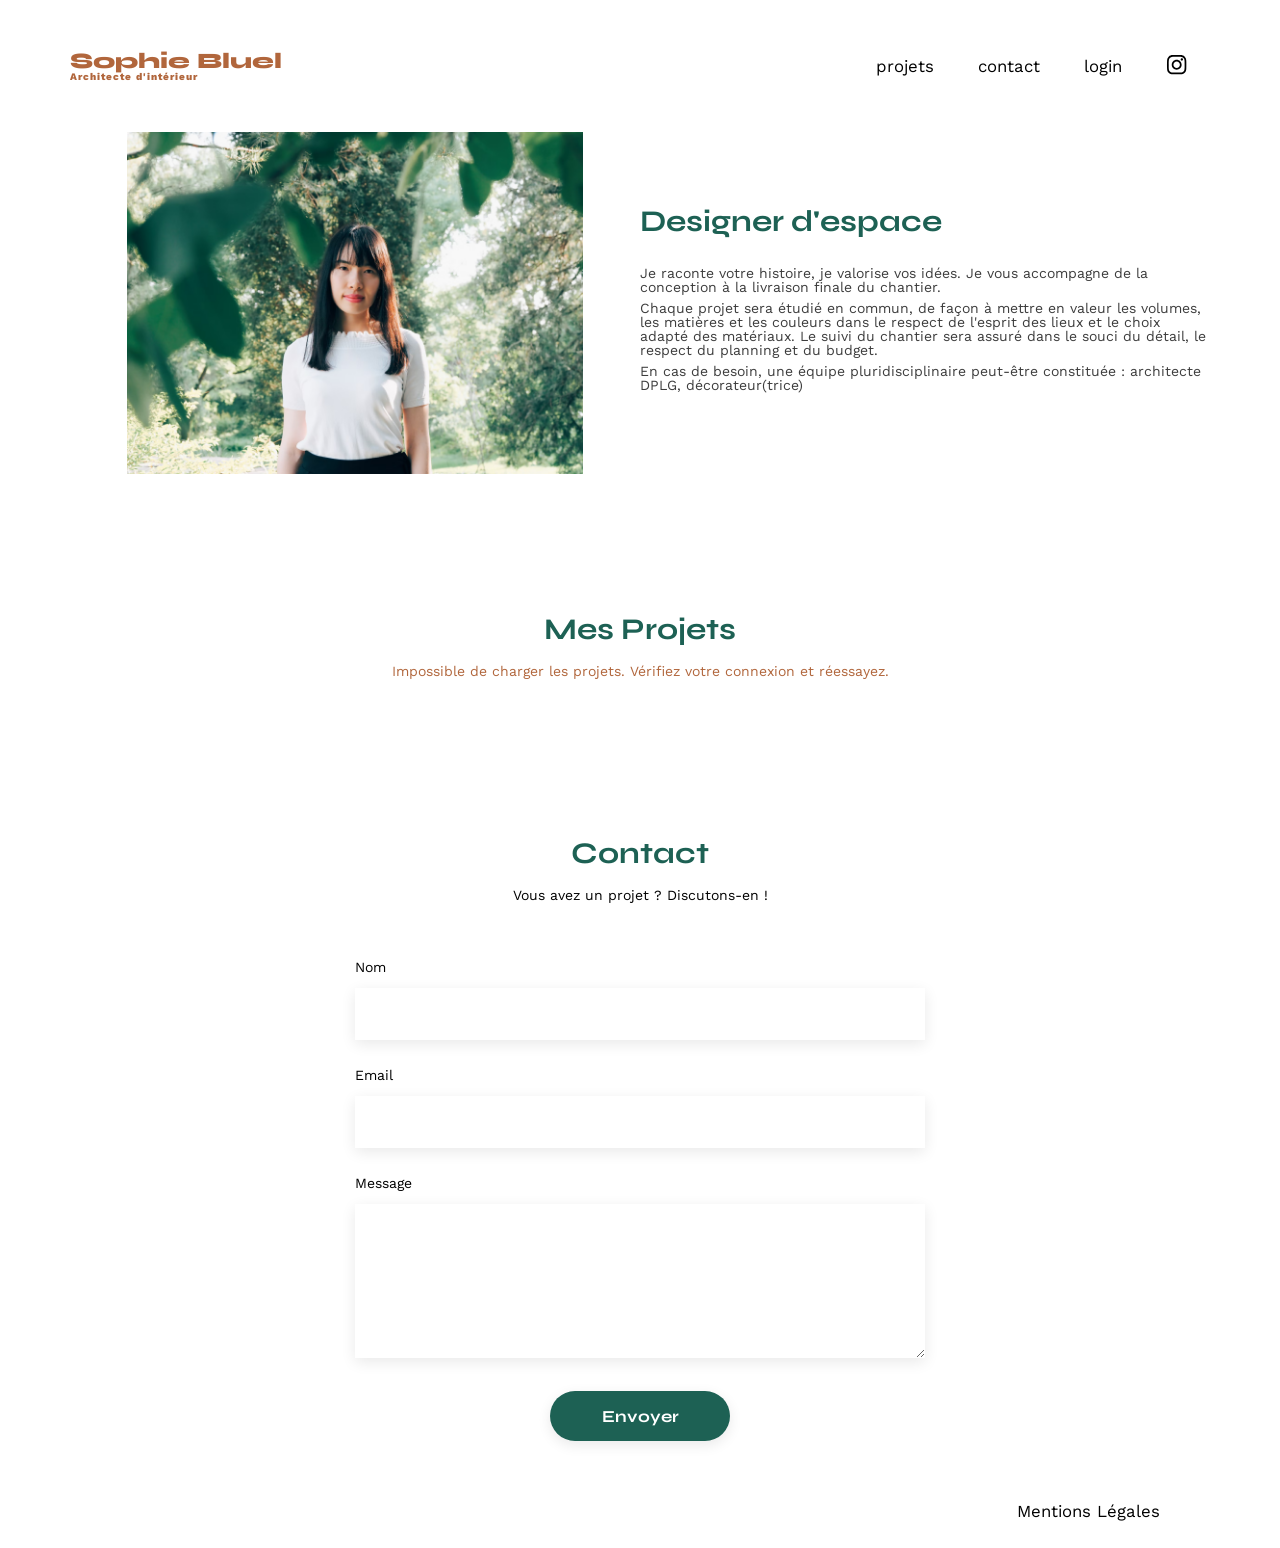
==== index.html @ 83e3bfe0 "finalisation du projet avec animation pour modal, mise en place de message d'erreur pour photos/ con" ====
<!DOCTYPE html>
<html lang="fr">
<head>
  <meta charset="UTF-8">
  <title>Sophie Bluel - Architecte d'intérieur</title>
  <meta name="viewport" content="width=device-width, initial-scale=1.0">
  <link rel="preconnect" href="https://fonts.googleapis.com">
  <link rel="preconnect" href="https://fonts.gstatic.com" crossorigin>
  <link href="https://fonts.googleapis.com/css2?family=Syne:wght@700;800&family=Work+Sans&display=swap" rel="stylesheet">
  <meta name="description" content="">
  <link rel="stylesheet" href="./index.css">
</head>
<body>

  <!-- Edit banner -->
  <div class="edit-banner" id="editBanner">
    <p><img src="./assets/icons/edit.svg" alt="édition"> Mode édition</p>
  </div>

  <!-- Loader -->
  <div class="loader">
    <div class="loader__content">
      <h1 class="loader__title">Sophie Bluel</h1>
      <span class="loader__subtitle">Architecte d'intérieur</span>
    </div>
  </div>

  <header>
    <h1>Sophie Bluel <span>Architecte d'intérieur</span></h1>
    <nav>
      <ul>
        <li><a href="#portfolio">projets</a></li>
        <li><a href="#contact">contact</a></li>
        <li id="loginNav"><a href="./login/login.html">login</a></li>
        <li><a href="#"><img src="./assets/icons/instagram.svg" alt="Instagram"></a></li>
      </ul>
    </nav>
  </header>

  <main>
    <section id="introduction">
      <figure>
        <img src="./assets/images/sophie-bluel.png" alt="Sophie Bluel">
      </figure>
      <article>
        <h2>Designer d'espace</h2>
        <p>Je raconte votre histoire, je valorise vos idées. Je vous accompagne de la conception à la livraison finale du chantier.</p>
        <p>Chaque projet sera étudié en commun, de façon à mettre en valeur les volumes, les matières et les couleurs dans le respect de l'esprit des lieux et le choix adapté des matériaux. Le suivi du chantier sera assuré dans le souci du détail, le respect du planning et du budget.</p>
        <p>En cas de besoin, une équipe pluridisciplinaire peut-être constituée : architecte DPLG, décorateur(trice)</p>
      </article>
    </section>

    <section id="portfolio">
      <div class="portfolio__header">
        <h2>Mes Projets</h2>
        <button class="edit-button" id="editButton">
          <img src="./assets/icons/edit.svg" alt="modifier"> Modifier
        </button>
      </div>
      <p class="gallery-error" id="galleryError"></p>
      <div class="filters" id="filters"></div>
      <div class="gallery"></div>
    </section>

    <section id="contact">
      <h2>Contact</h2>
      <p>Vous avez un projet ? Discutons-en !</p>
      <form action="#" method="post">
        <label for="name">Nom</label>
        <input type="text" name="name" id="name">
        <label for="email">Email</label>
        <input type="email" name="email" id="email">
        <label for="message">Message</label>
        <textarea name="message" id="message" cols="30" rows="10"></textarea>
        <input type="submit" value="Envoyer">
      </form>
    </section>
  </main>

  <footer>
    <nav>
      <ul>
        <li>Mentions Légales</li>
      </ul>
    </nav>
  </footer>

  <!-- Modal -->
  <div class="modal" id="modal">
    <div class="modal__overlay"></div>
    <div class="modal__container">

      <!-- Close button -->
      <button class="modal__close" id="modalClose">✕</button>

      <!-- Vue 1 — Gallery -->
      <div class="modal__gallery" id="modalGallery">
        <h3>Galerie photo</h3>
        <p class="modal__error" id="modalError"></p>
        <div class="modal__grid" id="modalGrid"></div>
        <hr class="modal__separator">
        <button class="modal__add-btn" id="modalAddBtn">Ajouter une photo</button>
        <p class="modal__success" id="modalSuccess"></p>
      </div>

 <div class="modal__form" id="modalForm">
  <button class="modal__back" id="modalBack">←</button>
  <h3>Ajout photo</h3>

  <form id="addWorkForm">
    <!-- Zone upload -->
    <div class="modal__upload" id="modalUpload">
  <input type="file" id="fileInput" accept="image/*">
  <img src="./assets/icons/pictures.svg" alt="image">
  <label for="fileInput" class="upload__btn">+ Ajouter une photo</label>
  <small>jpg, png : 4mo max</small>
</div>

    <!-- Titre -->
    <label for="workTitle">Titre</label>
    <input type="text" id="workTitle" placeholder="Titre" required>

    <!-- Catégorie -->
    <label for="workCategory">Catégorie</label>
    <select id="workCategory" required>
      <option value=""></option>
    </select>

    <!-- Message d'erreur -->
    <p class="form-error" id="formError"></p>

    <!-- Séparateur -->
    <hr class="modal__separator">

    <!-- Bouton valider -->
    <button type="submit" id="submitBtn">Valider</button>
  </form>
</div>

      <!-- Confirmation de suppression -->
      <div class="modal__confirm" id="modalConfirm">
        <p>Supprimer ce projet ?</p>
        <p class="modal__confirm-title" id="confirmTitle"></p>
        <div class="modal__confirm-actions">
          <button type="button" class="modal__confirm-cancel" id="confirmCancel">Annuler</button>
          <button type="button" class="modal__confirm-delete" id="confirmDelete">Supprimer</button>
        </div>
      </div>

    </div>
  </div>

  <script src="./index.js"></script>

</body>
</html>
---- index.css ----
/* Réinitialisation CSS */
html {
  scroll-behavior: smooth;
}

html, body, div, span, applet, object, iframe,
h1, h2, h3, h4, h5, h6, p, blockquote, pre,
a, abbr, acronym, address, big, cite, code,
del, dfn, em, img, ins, kbd, q, s, samp,
small, strike, strong, sub, sup, tt, var,
b, u, i, center,
dl, dt, dd, ol, ul, li,
fieldset, form, label, legend,
table, caption, tbody, tfoot, thead, tr, th, td,
article, aside, canvas, details, embed,
figure, figcaption, footer, header, hgroup,
menu, nav, output, ruby, section, summary,
time, mark, audio, video {
  margin: 0;
  padding: 0;
  border: 0;
  font-size: 100%;
  font: inherit;
  vertical-align: baseline;
}

article, aside, details, figcaption, figure,
footer, header, hgroup, menu, nav, section {
  display: block;
}

body { line-height: 1; }
ol, ul { list-style: none; }
blockquote, q { quotes: none; }
blockquote:before, blockquote:after,
q:before, q:after { content: ''; content: none; }
table { border-collapse: collapse; border-spacing: 0; }

/* Fin de la réinitialisation CSS */

/* Base */
body {
  max-width: 1140px;
  margin: auto;
  font-family: 'Work Sans', sans-serif;
  font-size: 14px;
}

h1 {
  display: flex;
  flex-direction: column;
  font-family: 'Syne', sans-serif;
  font-size: 22px;
  font-weight: 800;
  color: #B1663C;
}

h1 > span {
  font-family: 'Work Sans', sans-serif;
  font-size: 10px;
  letter-spacing: 0.1em;
}

h2 {
  font-family: 'Syne', sans-serif;
  font-weight: 700;
  font-size: 30px;
  color: #1D6154;
}

section {
  margin: 50px 0;
}

/* En-tête */
header {
  display: flex;
  justify-content: space-between;
  align-items: center;
  margin: 50px 0;
}

header a {
  text-decoration: none;
  color: inherit;
}

nav ul {
  display: flex;
  align-items: center;
  list-style-type: none;
}

nav li {
  padding: 0 22px;
  font-size: 1.2em;
}

li:hover {
  color: #B1663C;
}

/* Bandeau mode édition */
.edit-banner img {
  filter: invert(1);
}

.edit-banner {
  position: fixed;
  top: 0;
  left: 0;
  width: 100%;
  background: black;
  color: white;
  text-align: center;
  padding: 10px;
  font-family: 'Work Sans', sans-serif;
  font-size: 14px;
  display: none;
  z-index: 9998;
}

/* Section introduction */
#introduction {
  display: flex;
  align-items: center;
}

#introduction figure {
  flex: 1;
}

#introduction img {
  display: block;
  margin: auto;
  width: 80%;
}

#introduction article {
  flex: 1;
  color: #3D3D3D;
}

#introduction h2 {
  margin-bottom: 1em;
}

#introduction p {
  margin-bottom: 0.5em;
}

/* Section portfolio */
#portfolio.no-filters .portfolio__header {
  margin-bottom: 150px;
}

#portfolio {
  margin: 140px 0 60px 0;
  text-align: center;
}

.portfolio__header {
  display: flex;
  justify-content: center;
  align-items: center;
  gap: 15px;
  margin-bottom: 20px;
}

.portfolio__header h2 {
  margin-bottom: 0;
}

.edit-button {
  display: none;
  background: none;
  border: none;
  cursor: pointer;
  font-family: 'Work Sans', sans-serif;
  font-size: 14px;
  color: #000;
}

/* Filtres */
.filters {
  display: flex;
  justify-content: center;
  gap: 15px;
  margin: 50px 0 50px 0;
}

.filters button {
  padding: 10px 25px;
  border-radius: 25px;
  border: 2px solid #1D6154;
  background: white;
  color: #1D6154;
  font-family: 'Work Sans', sans-serif;
  font-size: 14px;
  cursor: pointer;
}

.filters button.active {
  background: #1D6154;
  color: white;
}

.filters button:hover {
  background: #1D6154;
  color: white;
}

/* Galerie principale */
.gallery {
  width: 100%;
  display: grid;
  grid-template-columns: 1fr 1fr 1fr;
  grid-column-gap: 20px;
  grid-row-gap: 20px;
}

.gallery img {
  width: 100%;
}

/* Animation de la galerie */
.gallery figure {
  animation: fadeIn 0.4s ease forwards;
}

/* Section contact */
#contact {
  width: 50%;
  margin: auto;
}

#contact > * {
  text-align: center;
}

#contact h2 {
  margin-bottom: 20px;
}

#contact form {
  text-align: left;
  margin-top: 30px;
  display: flex;
  flex-direction: column;
}

#contact input {
  height: 50px;
  font-size: 1.2em;
  border: none;
  box-shadow: 0px 4px 14px rgba(0, 0, 0, 0.09);
}

#contact label {
  margin: 2em 0 1em 0;
}

#contact textarea {
  border: none;
  box-shadow: 0px 4px 14px rgba(0, 0, 0, 0.09);
}

input[type="submit"] {
  font-family: 'Syne', sans-serif;
  font-weight: 700;
  color: white;
  background-color: #1D6154;
  margin: 2em auto;
  width: 180px;
  text-align: center;
  border-radius: 60px;
}

/* Pied de page */
footer nav ul {
  display: flex;
  justify-content: flex-end;
  margin: 2em;
}

/* Loader */
.loader {
  position: fixed;
  top: 0;
  left: 0;
  width: 100%;
  height: 100%;
  background: white;
  display: flex;
  justify-content: center;
  align-items: center;
  z-index: 9999;
  animation: fadeOut 1.2s ease 2.5s forwards;
}

.loader__content {
  display: flex;
  flex-direction: column;
  align-items: flex-start;
}

.loader__title {
  font-family: 'Syne', sans-serif;
  font-size: 40px;
  font-weight: 800;
  color: #B1663C;
  opacity: 0;
  animation: fadeIn 0.8s ease 0.3s forwards;
}

.loader__subtitle {
  font-family: 'Work Sans', sans-serif;
  font-size: 14px;
  letter-spacing: 0.1em;
  color: #B1663C;
  opacity: 0;
  animation: fadeIn 0.8s ease 1s forwards;
}

/* Animations */
@keyframes fadeIn {
  from {
    opacity: 0;
    transform: translateY(10px);
  }
  to {
    opacity: 1;
    transform: translateY(0);
  }
}

@keyframes fadeOut {
  from { opacity: 1; }
  to {
    opacity: 0;
    visibility: hidden;
  }
}

/* Page de connexion */
.login__container {
  display: flex;
  flex-direction: column;
  align-items: center;
  margin-top: 100px;
}

.login__container h2 {
  color: #1D6154;
  margin-bottom: 20px;
}

#login form {
  display: flex;
  flex-direction: column;
  align-items: center;
}

#login input {
  width: 379px;
  height: 51px;
  border: none;
  box-shadow: 0px 4px 14px rgba(0, 0, 0, 0.09);
  margin-bottom: 40px;
  padding: 0 10px;
}

.login__button {
  width: 175px;
  height: 35px;
  border: none;
  box-shadow: 0px 4px 14px rgba(0, 0, 0, 0.09);
  margin-bottom: 25px;
  background-color: #1D6154;
  color: white;
  border-radius: 60px;
  font-family: 'Syne', sans-serif;
  font-weight: 700;
  cursor: pointer;
}

#login label {
  text-align: left;
  width: 379px;
  margin-bottom: 8px;
}

.login__forgot {
  color: gray;
  text-decoration: underline;
  font-size: 14px;
}

.login__error {
  color: #B1663C;
  display: none;
  margin-bottom: 15px;
  font-family: 'Work Sans', sans-serif;
}

/* Modale */
.modal {
  display: block;
  position: fixed;
  top: 0;
  left: 0;
  width: 100%;
  height: 100%;
  z-index: 1000;
  opacity: 0;
  visibility: hidden;
  pointer-events: none;
  transition: opacity 0.25s ease, visibility 0.25s ease;
}

.modal.active {
  opacity: 1;
  visibility: visible;
  pointer-events: all;
}

/* Fond semi-transparent derrière la modale */
.modal__overlay {
  position: absolute;
  top: 0;
  left: 0;
  width: 100%;
  height: 100%;
  background: rgba(0, 0, 0, 0.5);
}

/* Conteneur principal de la modale */
.modal__container {
  position: absolute;
  top: 50%;
  left: 50%;
  transform: translate(-50%, -50%) scale(0.92);
  background: white;
  border-radius: 10px;
  padding: 40px 105px;
  width: 630px;
  max-height: 80vh;
  overflow-y: auto;
  opacity: 0;
  transition: transform 0.25s ease, opacity 0.25s ease;
}

.modal.active .modal__container {
  transform: translate(-50%, -50%) scale(1);
  opacity: 1;
}

/* Confirmation de suppression, intégrée à la modale */
.modal__confirm {
  display: none;
  position: absolute;
  top: 0;
  left: 0;
  width: 100%;
  height: 100%;
  flex-direction: column;
  align-items: center;
  justify-content: center;
  gap: 10px;
  background: rgba(255, 255, 255, 0.97);
  border-radius: 10px;
  text-align: center;
  padding: 20px;
}

.modal__confirm.active {
  display: flex;
}

.modal__confirm p {
  font-family: 'Work Sans', sans-serif;
}

.modal__confirm-title {
  font-weight: 700;
  color: #1D6154;
}

.modal__confirm-actions {
  display: flex;
  gap: 15px;
  margin-top: 10px;
}

.modal__confirm-cancel,
.modal__confirm-delete {
  border: none;
  border-radius: 60px;
  padding: 10px 25px;
  font-weight: 700;
  font-size: 14px;
  cursor: pointer;
}

.modal__confirm-cancel {
  background-color: #CBD6DC;
  color: #306685;
}

.modal__confirm-delete {
  background-color: #B1663C;
  color: white;
}

/* Bouton de fermeture */
.modal__close {
  position: absolute;
  top: 15px;
  right: 15px;
  background: none;
  border: none;
  font-size: 20px;
  cursor: pointer;
}

/* Bouton retour */
.modal__back {
  position: absolute;
  top: 15px;
  left: 15px;
  background: none;
  border: none;
  font-size: 20px;
  cursor: pointer;
}

/* Titres de la modale */
.modal__gallery h3,
.modal__form h3 {
  font-family: 'Work Sans', sans-serif;
  font-size: 26px;
  color: black;
  text-align: center;
  margin-bottom: 30px;
}

/* Grille des projets dans la modale */
.modal__grid {
  display: grid;
  grid-template-columns: repeat(5, 1fr);
  gap: 29px 10px;
  margin-bottom: 30px;
}

.modal__grid figure {
  position: relative;
  overflow: hidden;
  display: inline-block;
  width: 100%;
  animation: fadeIn 0.4s ease forwards;
}

.modal__grid img {
  width: 100%;
  height: 100%;
  object-fit: cover;
  display: block;
}

/* Bouton de suppression sur chaque photo */
.modal__grid .delete-btn {
  position: absolute;
  top: 6px;
  left: 88px;
  background: black;
  color: white;
  border: none;
  cursor: pointer;
  border-radius: 3px;
  width: 20px;
  height: 20px;
  display: flex;
  align-items: center;
  justify-content: center;
}

.modal__grid .delete-btn img {
  width: 12px;
  height: 12px;
}

/* Ligne de séparation */
.modal__separator {
  border: none;
  border-top: 1px solid #ccc;
  margin: 20px 0;
}

/* Bouton ajouter une photo */
.modal__add-btn {
  display: block;
  margin: 0 auto;
  background-color: #1D6154;
  color: white;
  border: none;
  border-radius: 60px;
  padding: 10px 60px;
  font-family: 'Syne', sans-serif;
  font-weight: 700;
  cursor: pointer;
}

/* Formulaire d'ajout — masqué par défaut */
.modal__form {
  display: none;
}

/* Zone d'upload de l'image */
.modal__upload {
  background: #E8F1F6;
  border-radius: 10px;
  padding: 40px 20px;
  text-align: center;
  margin-bottom: 25px;
  cursor: default;
  display: flex;
  flex-direction: column;
  align-items: center;
  gap: 10px;
}
.modal__upload input[type="file"] {
  display: none;
}

.modal__upload img {
  width: 70px;
  height: 70px;
  opacity: 0.4;
  margin-bottom: 15px;
}

.modal__upload.has-preview img {
  width: 100%;
  height: 169px;
  opacity: 1;
  object-fit: contain;
  margin-bottom: 0;
  transition: opacity 0.3s ease;
}

.modal__upload.has-preview .upload__btn,
.modal__upload.has-preview small {
  display: none;
}

.upload__btn {
  display: inline-block;
  width: 150px;
  background-color: #CBD6DC;
  color: #306685;
  border-radius: 60px;
  padding: 15px 5px;
  font-weight: 700;
  cursor: pointer;
  font-size: 14px;
  text-align: center;
}

.modal__upload span {
  display: block;
  color: #1D6154;
  font-weight: 700;
  margin-bottom: 8px;
}

.modal__upload small {
  color: #888;
  font-size: 12px;
}

/* Message d'erreur du formulaire d'ajout */
.form-error {
  display: none;
  color: #B1663C;
  font-size: 13px;
  margin: -10px 0 15px;
}

/* Erreur de chargement de la galerie principale (back inaccessible) */
.gallery-error {
  display: none;
  color: #B1663C;
  text-align: center;
  margin-bottom: 20px;
}

/* Erreur de chargement/suppression dans la modale (back inaccessible) */
.modal__error {
  display: none;
  color: #B1663C;
  background: #F6E8E8;
  border-radius: 5px;
  font-size: 13px;
  text-align: center;
  padding: 10px;
  margin-bottom: 15px;
}

/* Message de succès après ajout d'une photo */
.modal__success {
  display: none;
  color: #1D6154;
  background: #E8F1F6;
  border-radius: 5px;
  font-size: 15px;
  font-weight: 700;
  text-align: center;
  padding: 12px;
  margin-top: 15px;
  animation: fadeIn 0.3s ease forwards;
}

/* Champs du formulaire */
#addWorkForm label:not(.upload__btn){
  display: block;
  margin-bottom: 8px;
  font-family: 'Work Sans', sans-serif;
  font-size: 14px;
}

#addWorkForm input,
#addWorkForm select {
  width: 100%;
  height: 50px;
  font-size: 1.2em;
  border: none;
  background-color: white;
  appearance: none;
  box-shadow: 0px 4px 14px rgba(0, 0, 0, 0.09);
  border-radius: 5px;
  margin-bottom: 20px;
  padding: 0 10px;
  font-family: 'Work Sans', sans-serif;
  box-sizing: border-box;
}

/* Bouton valider — grisé par défaut, vert quand formulaire complet */
#submitBtn {
  display: block;
  margin: 0 auto;
  background-color: #ccc;
  color: white;
  border: none;
  border-radius: 60px;
  padding: 12px 50px;
  font-family: 'Syne', sans-serif;
  font-weight: 700;
  cursor: not-allowed;
}

#submitBtn.active {
  background-color: #1D6154;
  cursor: pointer;
}
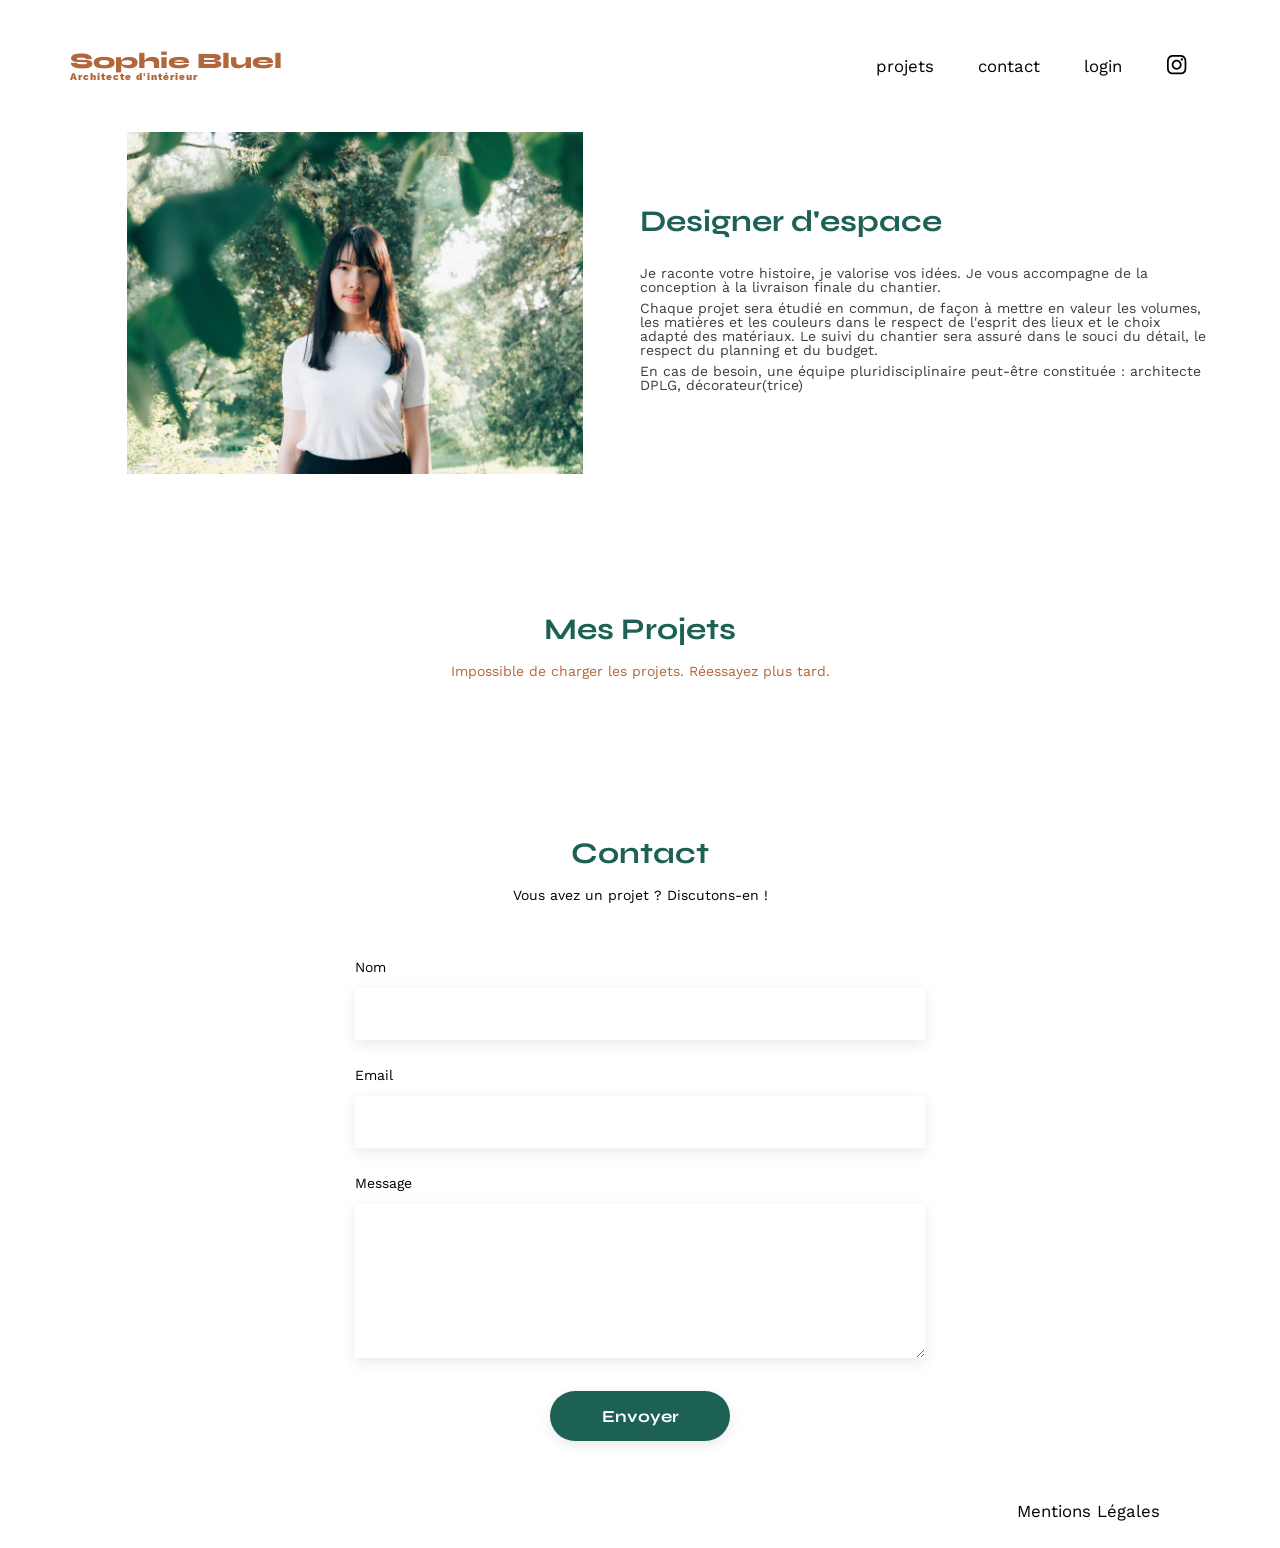
==== commit 51ff8bc5: "changement phrase d'erreur" ====
--- a/index.html
+++ b/index.html
@@ -6,18 +6,18 @@
   <meta name="viewport" content="width=device-width, initial-scale=1.0">
   <link rel="preconnect" href="https://fonts.googleapis.com">
   <link rel="preconnect" href="https://fonts.gstatic.com" crossorigin>
-  <link href="https://fonts.googleapis.com/css2?family=Syne:wght@700;800&family=Work+Sans&display=swap" rel="stylesheet">
+  <link href="https://fonts.googleapis.com/css2?family=Syne:wght@700;800&family=Work+Sans:wght@400;500&display=swap" rel="stylesheet">
   <meta name="description" content="">
-  <link rel="stylesheet" href="./index.css">
+  <link rel="stylesheet" href="./index/index.css">
 </head>
 <body>
 
-  <!-- Edit banner -->
+  <!-- Bandeau mode édition -->
   <div class="edit-banner" id="editBanner">
     <p><img src="./assets/icons/edit.svg" alt="édition"> Mode édition</p>
   </div>
 
-  <!-- Loader -->
+  <!-- Écran de chargement -->
   <div class="loader">
     <div class="loader__content">
       <h1 class="loader__title">Sophie Bluel</h1>
@@ -65,14 +65,14 @@
     <section id="contact">
       <h2>Contact</h2>
       <p>Vous avez un projet ? Discutons-en !</p>
-      <form action="#" method="post">
+      <form id="contactForm">
         <label for="name">Nom</label>
         <input type="text" name="name" id="name">
         <label for="email">Email</label>
         <input type="email" name="email" id="email">
         <label for="message">Message</label>
         <textarea name="message" id="message" cols="30" rows="10"></textarea>
-        <input type="submit" value="Envoyer">
+        <input type="submit" value="Envoyer" id="contactSubmit">
       </form>
     </section>
   </main>
@@ -80,20 +80,23 @@
   <footer>
     <nav>
       <ul>
-        <li>Mentions Légales</li>
+        <li><a href="#">Mentions Légales</a></li>
       </ul>
     </nav>
   </footer>
 
-  <!-- Modal -->
+  <!-- Retour en haut de page -->
+  <button class="back-to-top" id="backToTop" aria-label="Retour en haut">↑</button>
+
+  <!-- Modale -->
   <div class="modal" id="modal">
     <div class="modal__overlay"></div>
     <div class="modal__container">
 
-      <!-- Close button -->
+      <!-- Bouton de fermeture -->
       <button class="modal__close" id="modalClose">✕</button>
 
-      <!-- Vue 1 — Gallery -->
+      <!-- Vue 1 — Galerie -->
       <div class="modal__gallery" id="modalGallery">
         <h3>Galerie photo</h3>
         <p class="modal__error" id="modalError"></p>
@@ -104,15 +107,15 @@
       </div>
 
  <div class="modal__form" id="modalForm">
-  <button class="modal__back" id="modalBack">←</button>
+  <button class="modal__back" id="modalBack"><img src="./assets/icons/arrow-left.svg" alt="retour"></button>
   <h3>Ajout photo</h3>
 
   <form id="addWorkForm">
-    <!-- Zone upload -->
+    <!-- Zone de téléversement -->
     <div class="modal__upload" id="modalUpload">
   <input type="file" id="fileInput" accept="image/*">
   <img src="./assets/icons/pictures.svg" alt="image">
-  <label for="fileInput" class="upload__btn">+ Ajouter une photo</label>
+  <label for="fileInput" class="upload__btn">+ Ajouter photo</label>
   <small>jpg, png : 4mo max</small>
 </div>
 
@@ -129,6 +132,9 @@
     <!-- Message d'erreur -->
     <p class="form-error" id="formError"></p>
 
+    <!-- Message de succès -->
+    <p class="modal__success" id="formSuccess"></p>
+
     <!-- Séparateur -->
     <hr class="modal__separator">
 
@@ -139,6 +145,7 @@
 
       <!-- Confirmation de suppression -->
       <div class="modal__confirm" id="modalConfirm">
+        <img class="modal__confirm-image" id="confirmImage" alt="">
         <p>Supprimer ce projet ?</p>
         <p class="modal__confirm-title" id="confirmTitle"></p>
         <div class="modal__confirm-actions">
@@ -150,7 +157,7 @@
     </div>
   </div>
 
-  <script src="./index.js"></script>
+  <script src="./index/index.js"></script>
 
 </body>
 </html>
--- a/index/index.css
+++ b/index/index.css
@@ -0,0 +1,846 @@
+/* Réinitialisation CSS */
+html {
+  scroll-behavior: smooth;
+}
+
+html, body, div, span, applet, object, iframe,
+h1, h2, h3, h4, h5, h6, p, blockquote, pre,
+a, abbr, acronym, address, big, cite, code,
+del, dfn, em, img, ins, kbd, q, s, samp,
+small, strike, strong, sub, sup, tt, var,
+b, u, i, center,
+dl, dt, dd, ol, ul, li,
+fieldset, form, label, legend,
+table, caption, tbody, tfoot, thead, tr, th, td,
+article, aside, canvas, details, embed,
+figure, figcaption, footer, header, hgroup,
+menu, nav, output, ruby, section, summary,
+time, mark, audio, video {
+  margin: 0;
+  padding: 0;
+  border: 0;
+  font-size: 100%;
+  font: inherit;
+  vertical-align: baseline;
+}
+
+article, aside, details, figcaption, figure,
+footer, header, hgroup, menu, nav, section {
+  display: block;
+}
+
+body { line-height: 1; }
+ol, ul { list-style: none; }
+blockquote, q { quotes: none; }
+blockquote:before, blockquote:after,
+q:before, q:after { content: ''; content: none; }
+table { border-collapse: collapse; border-spacing: 0; }
+
+/* Fin de la réinitialisation CSS */
+
+/* Base */
+body {
+  max-width: 1140px;
+  margin: auto;
+  font-family: 'Work Sans', sans-serif;
+  font-size: 14px;
+}
+
+h1 {
+  display: flex;
+  flex-direction: column;
+  font-family: 'Syne', sans-serif;
+  font-size: 22px;
+  font-weight: 800;
+  color: #B1663C;
+}
+
+h1 > span {
+  font-family: 'Work Sans', sans-serif;
+  font-size: 10px;
+  letter-spacing: 0.1em;
+}
+
+h2 {
+  font-family: 'Syne', sans-serif;
+  font-weight: 700;
+  font-size: 30px;
+  color: #1D6154;
+}
+
+section {
+  margin: 50px 0;
+}
+
+/* En-tête */
+header {
+  display: flex;
+  justify-content: space-between;
+  align-items: center;
+  margin: 50px 0;
+}
+
+header a {
+  text-decoration: none;
+  color: inherit;
+}
+
+nav ul {
+  display: flex;
+  align-items: center;
+  list-style-type: none;
+}
+
+nav li {
+  padding: 0 22px;
+  font-size: 1.2em;
+}
+
+/* Indique la page actuelle dans la barre de navigation */
+nav li.active {
+  font-weight: 700;
+}
+
+li:hover {
+  color: #B1663C;
+}
+
+/* Bandeau mode édition */
+.edit-banner img {
+  filter: invert(1);
+}
+
+.edit-banner {
+  position: fixed;
+  top: 0;
+  left: 0;
+  width: 100%;
+  background: black;
+  color: white;
+  text-align: center;
+  padding: 10px;
+  font-family: 'Work Sans', sans-serif;
+  font-size: 14px;
+  display: none;
+  z-index: 9998;
+}
+
+/* Section introduction */
+#introduction {
+  display: flex;
+  align-items: center;
+}
+
+#introduction figure {
+  flex: 1;
+}
+
+#introduction img {
+  display: block;
+  margin: auto;
+  width: 80%;
+}
+
+#introduction article {
+  flex: 1;
+  color: #3D3D3D;
+}
+
+#introduction h2 {
+  margin-bottom: 1em;
+}
+
+#introduction p {
+  margin-bottom: 0.5em;
+}
+
+/* Section portfolio */
+#portfolio.no-filters .portfolio__header {
+  margin-bottom: 150px;
+}
+
+#portfolio {
+  margin: 140px 0 60px 0;
+  text-align: center;
+}
+
+.portfolio__header {
+  display: flex;
+  justify-content: center;
+  align-items: center;
+  gap: 15px;
+  margin-bottom: 20px;
+}
+
+.portfolio__header h2 {
+  margin-bottom: 0;
+}
+
+.edit-button {
+  display: none;
+  background: none;
+  border: none;
+  cursor: pointer;
+  font-family: 'Work Sans', sans-serif;
+  font-size: 14px;
+  color: #000;
+}
+
+/* Filtres */
+.filters {
+  display: flex;
+  justify-content: center;
+  gap: 15px;
+  margin: 50px 0 50px 0;
+}
+
+.filters button {
+  padding: 10px 25px;
+  border-radius: 25px;
+  border: 2px solid #1D6154;
+  background: white;
+  color: #1D6154;
+  font-family: 'Work Sans', sans-serif;
+  font-size: 14px;
+  cursor: pointer;
+}
+
+.filters button.active {
+  background: #1D6154;
+  color: white;
+}
+
+.filters button:hover {
+  background: #1D6154;
+  color: white;
+}
+
+/* Galerie principale */
+.gallery {
+  width: 100%;
+  display: grid;
+  grid-template-columns: 1fr 1fr 1fr;
+  grid-column-gap: 20px;
+  grid-row-gap: 20px;
+}
+
+.gallery img {
+  width: 100%;
+  aspect-ratio: 3 / 4;
+  object-fit: cover;
+  display: block;
+}
+
+.gallery figcaption {
+  text-align: left;
+  margin-top: 10px;
+}
+
+/* Animation de la galerie */
+.gallery figure {
+  animation: fadeIn 0.4s ease forwards;
+}
+
+/* Section contact */
+#contact {
+  width: 50%;
+  margin: auto;
+}
+
+#contact > * {
+  text-align: center;
+}
+
+#contact h2 {
+  margin-bottom: 20px;
+}
+
+#contact form {
+  text-align: left;
+  margin-top: 30px;
+  display: flex;
+  flex-direction: column;
+}
+
+#contact input {
+  height: 50px;
+  font-size: 1.2em;
+  border: none;
+  box-shadow: 0px 4px 14px rgba(0, 0, 0, 0.09);
+}
+
+#contact label {
+  margin: 2em 0 1em 0;
+}
+
+#contact textarea {
+  border: none;
+  box-shadow: 0px 4px 14px rgba(0, 0, 0, 0.09);
+}
+
+input[type="submit"] {
+  font-family: 'Syne', sans-serif;
+  font-weight: 700;
+  color: white;
+  background-color: #1D6154;
+  margin: 2em auto;
+  width: 180px;
+  text-align: center;
+  border-radius: 60px;
+}
+
+/* Pied de page */
+footer nav ul {
+  display: flex;
+  justify-content: flex-end;
+  margin: 2em;
+}
+
+footer a {
+  text-decoration: none;
+  color: inherit;
+}
+
+/* Loader */
+.loader {
+  position: fixed;
+  top: 0;
+  left: 0;
+  width: 100%;
+  height: 100%;
+  background: white;
+  display: flex;
+  justify-content: center;
+  align-items: center;
+  z-index: 9999;
+  animation: fadeOut 1.2s ease 2.5s forwards;
+}
+
+.loader__content {
+  display: flex;
+  flex-direction: column;
+  align-items: flex-start;
+}
+
+.loader__title {
+  font-family: 'Syne', sans-serif;
+  font-size: 40px;
+  font-weight: 800;
+  color: #B1663C;
+  opacity: 0;
+  animation: fadeIn 0.8s ease 0.3s forwards;
+}
+
+.loader__subtitle {
+  font-family: 'Work Sans', sans-serif;
+  font-size: 14px;
+  letter-spacing: 0.1em;
+  color: #B1663C;
+  opacity: 0;
+  animation: fadeIn 0.8s ease 1s forwards;
+}
+
+/* Animations */
+@keyframes fadeIn {
+  from {
+    opacity: 0;
+    transform: translateY(10px);
+  }
+  to {
+    opacity: 1;
+    transform: translateY(0);
+  }
+}
+
+@keyframes fadeOut {
+  from { opacity: 1; }
+  to {
+    opacity: 0;
+    visibility: hidden;
+  }
+}
+
+/* Page de connexion */
+.login__container {
+  display: flex;
+  flex-direction: column;
+  align-items: center;
+  margin-top: 100px;
+}
+
+.login__container h2 {
+  color: #1D6154;
+  margin-bottom: 20px;
+}
+
+#login form {
+  display: flex;
+  flex-direction: column;
+  align-items: center;
+}
+
+#login input {
+  width: 379px;
+  height: 51px;
+  border: none;
+  box-shadow: 0px 4px 14px rgba(0, 0, 0, 0.09);
+  margin-bottom: 40px;
+  padding: 0 10px;
+}
+
+.login__button {
+  width: 175px;
+  height: 35px;
+  border: none;
+  box-shadow: 0px 4px 14px rgba(0, 0, 0, 0.09);
+  margin-bottom: 25px;
+  background-color: #1D6154;
+  color: white;
+  border-radius: 60px;
+  font-family: 'Syne', sans-serif;
+  font-weight: 700;
+  cursor: pointer;
+}
+
+#login label {
+  text-align: left;
+  width: 379px;
+  margin-bottom: 8px;
+}
+
+.login__forgot {
+  color: gray;
+  text-decoration: underline;
+  font-size: 14px;
+}
+
+.login__error {
+  color: #B1663C;
+  display: none;
+  margin-bottom: 15px;
+  font-family: 'Work Sans', sans-serif;
+}
+
+/* Modale */
+.modal {
+  display: block;
+  position: fixed;
+  top: 0;
+  left: 0;
+  width: 100%;
+  height: 100%;
+  z-index: 1000;
+  opacity: 0;
+  visibility: hidden;
+  pointer-events: none;
+  transition: opacity 0.25s ease, visibility 0.25s ease;
+}
+
+.modal.active {
+  opacity: 1;
+  visibility: visible;
+  pointer-events: all;
+}
+
+/* Fond semi-transparent derrière la modale */
+.modal__overlay {
+  position: absolute;
+  top: 0;
+  left: 0;
+  width: 100%;
+  height: 100%;
+  background: rgba(0, 0, 0, 0.5);
+}
+
+/* Conteneur principal de la modale */
+.modal__container {
+  position: absolute;
+  top: 50%;
+  left: 50%;
+  transform: translate(-50%, -50%) scale(0.92);
+  background: white;
+  border-radius: 10px;
+  padding: 40px 105px;
+  width: 630px;
+  max-height: 80vh;
+  overflow-y: auto;
+  opacity: 0;
+  transition: transform 0.25s ease, opacity 0.25s ease;
+}
+
+.modal.active .modal__container {
+  transform: translate(-50%, -50%) scale(1);
+  opacity: 1;
+}
+
+/* Confirmation de suppression, intégrée à la modale */
+.modal__confirm {
+  display: none;
+  position: absolute;
+  top: 0;
+  left: 0;
+  width: 100%;
+  height: 100%;
+  flex-direction: column;
+  align-items: center;
+  justify-content: center;
+  gap: 10px;
+  background: rgba(255, 255, 255, 0.6);
+  backdrop-filter: blur(6px);
+  -webkit-backdrop-filter: blur(6px);
+  border-radius: 10px;
+  text-align: center;
+  padding: 20px;
+}
+
+.modal__confirm.active {
+  display: flex;
+}
+
+.modal__confirm p {
+  font-family: 'Work Sans', sans-serif;
+}
+
+.modal__confirm-image {
+  width: 120px;
+  height: 120px;
+  object-fit: cover;
+  border-radius: 8px;
+  box-shadow: 0 4px 12px rgba(0, 0, 0, 0.2);
+}
+
+.modal__confirm-title {
+  font-weight: 700;
+  color: #1D6154;
+}
+
+.modal__confirm-actions {
+  display: flex;
+  gap: 15px;
+  margin-top: 10px;
+}
+
+.modal__confirm-cancel,
+.modal__confirm-delete {
+  border: none;
+  border-radius: 60px;
+  padding: 10px 25px;
+  font-weight: 700;
+  font-size: 14px;
+  cursor: pointer;
+}
+
+.modal__confirm-cancel {
+  background-color: #CBD6DC;
+  color: #306685;
+}
+
+.modal__confirm-delete {
+  background-color: #B1663C;
+  color: white;
+}
+
+/* Bouton de fermeture */
+.modal__close {
+  position: absolute;
+  top: 15px;
+  right: 15px;
+  background: none;
+  border: none;
+  font-size: 20px;
+  cursor: pointer;
+}
+
+/* Bouton retour */
+.modal__back {
+  position: absolute;
+  top: 15px;
+  left: 15px;
+  background: none;
+  border: none;
+  cursor: pointer;
+  display: flex;
+}
+
+.modal__back img {
+  width: 20px;
+  height: 20px;
+}
+
+/* Titres de la modale */
+.modal__gallery h3,
+.modal__form h3 {
+  font-family: 'Work Sans', sans-serif;
+  font-size: 26px;
+  color: black;
+  text-align: center;
+  margin-bottom: 30px;
+}
+
+/* Grille des projets dans la modale */
+.modal__grid {
+  display: grid;
+  grid-template-columns: repeat(5, 1fr);
+  gap: 29px 10px;
+  margin-bottom: 30px;
+}
+
+.modal__grid figure {
+  position: relative;
+  overflow: hidden;
+  display: inline-block;
+  width: 100%;
+  aspect-ratio: 3 / 4;
+  animation: fadeIn 0.4s ease forwards;
+}
+
+.modal__grid img {
+  width: 100%;
+  height: 100%;
+  object-fit: cover;
+  display: block;
+}
+
+/* Bouton de suppression sur chaque photo */
+.modal__grid .delete-btn {
+  position: absolute;
+  top: 6px;
+  left: 88px;
+  background: black;
+  color: white;
+  border: none;
+  cursor: pointer;
+  border-radius: 3px;
+  width: 20px;
+  height: 20px;
+  display: flex;
+  align-items: center;
+  justify-content: center;
+}
+
+.modal__grid .delete-btn img {
+  width: 12px;
+  height: 12px;
+}
+
+/* Ligne de séparation */
+.modal__separator {
+  border: none;
+  border-top: 1px solid #ccc;
+  margin: 20px 0;
+}
+
+/* Bouton ajouter une photo */
+.modal__add-btn {
+  display: block;
+  margin: 0 auto;
+  background-color: #1D6154;
+  color: white;
+  border: none;
+  border-radius: 60px;
+  padding: 10px 60px;
+  font-family: 'Syne', sans-serif;
+  font-weight: 700;
+  cursor: pointer;
+}
+
+/* Formulaire d'ajout — masqué par défaut */
+.modal__form {
+  display: none;
+}
+
+/* Zone d'upload de l'image */
+.modal__upload {
+  height: 169px;
+  box-sizing: border-box;
+  background: #E8F1F6;
+  border-radius: 10px;
+  padding: 40px 20px;
+  text-align: center;
+  margin-bottom: 25px;
+  cursor: default;
+  display: flex;
+  flex-direction: column;
+  align-items: center;
+  justify-content: center;
+  gap: 10px;
+}
+.modal__upload input[type="file"] {
+  display: none;
+}
+
+.modal__upload img {
+  width: 70px;
+  height: 70px;
+  opacity: 0.4;
+  margin-bottom: 15px;
+}
+
+.modal__upload.has-preview {
+  padding: 0;
+}
+
+.modal__upload.has-preview img {
+  width: 100%;
+  height: 100%;
+  opacity: 1;
+  object-fit: contain;
+  margin-bottom: 0;
+  transition: opacity 0.3s ease;
+}
+
+.modal__upload.has-preview .upload__btn,
+.modal__upload.has-preview small {
+  display: none;
+}
+
+.upload__btn {
+  display: inline-block;
+  width: 150px;
+  background-color: #CBD6DC;
+  color: #306685;
+  border-radius: 60px;
+  padding: 15px 5px;
+  font-weight: 700;
+  cursor: pointer;
+  font-size: 14px;
+  text-align: center;
+}
+
+.modal__upload span {
+  display: block;
+  color: #1D6154;
+  font-weight: 700;
+  margin-bottom: 8px;
+}
+
+.modal__upload small {
+  color: #888;
+  font-size: 12px;
+}
+
+/* Message d'erreur du formulaire d'ajout */
+.form-error {
+  display: none;
+  color: #B1663C;
+  font-size: 13px;
+  margin: -10px 0 15px;
+}
+
+/* Erreur de chargement de la galerie principale (back inaccessible) */
+.gallery-error {
+  display: none;
+  color: #B1663C;
+  text-align: center;
+  margin-bottom: 20px;
+}
+
+/* Erreur de chargement/suppression dans la modale (back inaccessible) */
+.modal__error {
+  display: none;
+  color: #B1663C;
+  background: #F6E8E8;
+  border-radius: 5px;
+  font-size: 13px;
+  text-align: center;
+  padding: 10px;
+  margin-bottom: 15px;
+}
+
+/* Message de succès après ajout d'une photo */
+.modal__success {
+  display: none;
+  color: #1D6154;
+  background: #E8F1F6;
+  border-radius: 5px;
+  font-size: 15px;
+  font-weight: 700;
+  text-align: center;
+  padding: 12px;
+  margin-top: 15px;
+  animation: fadeIn 0.3s ease forwards;
+}
+
+/* Champs du formulaire */
+#addWorkForm label:not(.upload__btn){
+  display: block;
+  margin-bottom: 8px;
+  font-family: 'Work Sans', sans-serif;
+  font-weight: 500;
+  font-size: 14px;
+  color: #3D3D3D;
+}
+
+#addWorkForm input,
+#addWorkForm select {
+  width: 100%;
+  height: 50px;
+  font-size: 1.2em;
+  color: #444444;
+  border: none;
+  background-color: white;
+  appearance: none;
+  box-shadow: 0px 4px 14px rgba(0, 0, 0, 0.09);
+  border-radius: 5px;
+  margin-bottom: 20px;
+  padding: 0 10px;
+  font-family: 'Work Sans', sans-serif;
+  box-sizing: border-box;
+}
+
+/* Chevron indiquant un menu déroulant */
+#addWorkForm select {
+  background-image: url("data:image/svg+xml,%3Csvg xmlns='http://www.w3.org/2000/svg' viewBox='0 0 16 16'%3E%3Cpath fill='%23444444' d='M8 11.5 2.5 6h11z'/%3E%3C/svg%3E");
+  background-repeat: no-repeat;
+  background-position: right 15px center;
+  background-size: 12px;
+  padding-right: 35px;
+}
+
+/* Bouton valider — grisé par défaut, vert quand formulaire complet */
+#submitBtn {
+  display: block;
+  margin: 0 auto;
+  background-color: #ccc;
+  color: white;
+  border: none;
+  border-radius: 60px;
+  padding: 12px 50px;
+  font-family: 'Syne', sans-serif;
+  font-weight: 700;
+  cursor: not-allowed;
+}
+
+#submitBtn.active {
+  background-color: #1D6154;
+  cursor: pointer;
+}
+
+/* Bouton retour en haut de page */
+.back-to-top {
+  display: none;
+  position: fixed;
+  bottom: 30px;
+  right: 30px;
+  width: 45px;
+  height: 45px;
+  border: none;
+  border-radius: 50%;
+  background-color: #1D6154;
+  color: white;
+  font-size: 20px;
+  cursor: pointer;
+  box-shadow: 0 2px 8px rgba(0, 0, 0, 0.2);
+  transition: background-color 0.2s ease;
+  z-index: 500;
+}
+
+.back-to-top.visible {
+  display: flex;
+  align-items: center;
+  justify-content: center;
+}
+
+.back-to-top:hover {
+  background-color: #B1663C;
+}
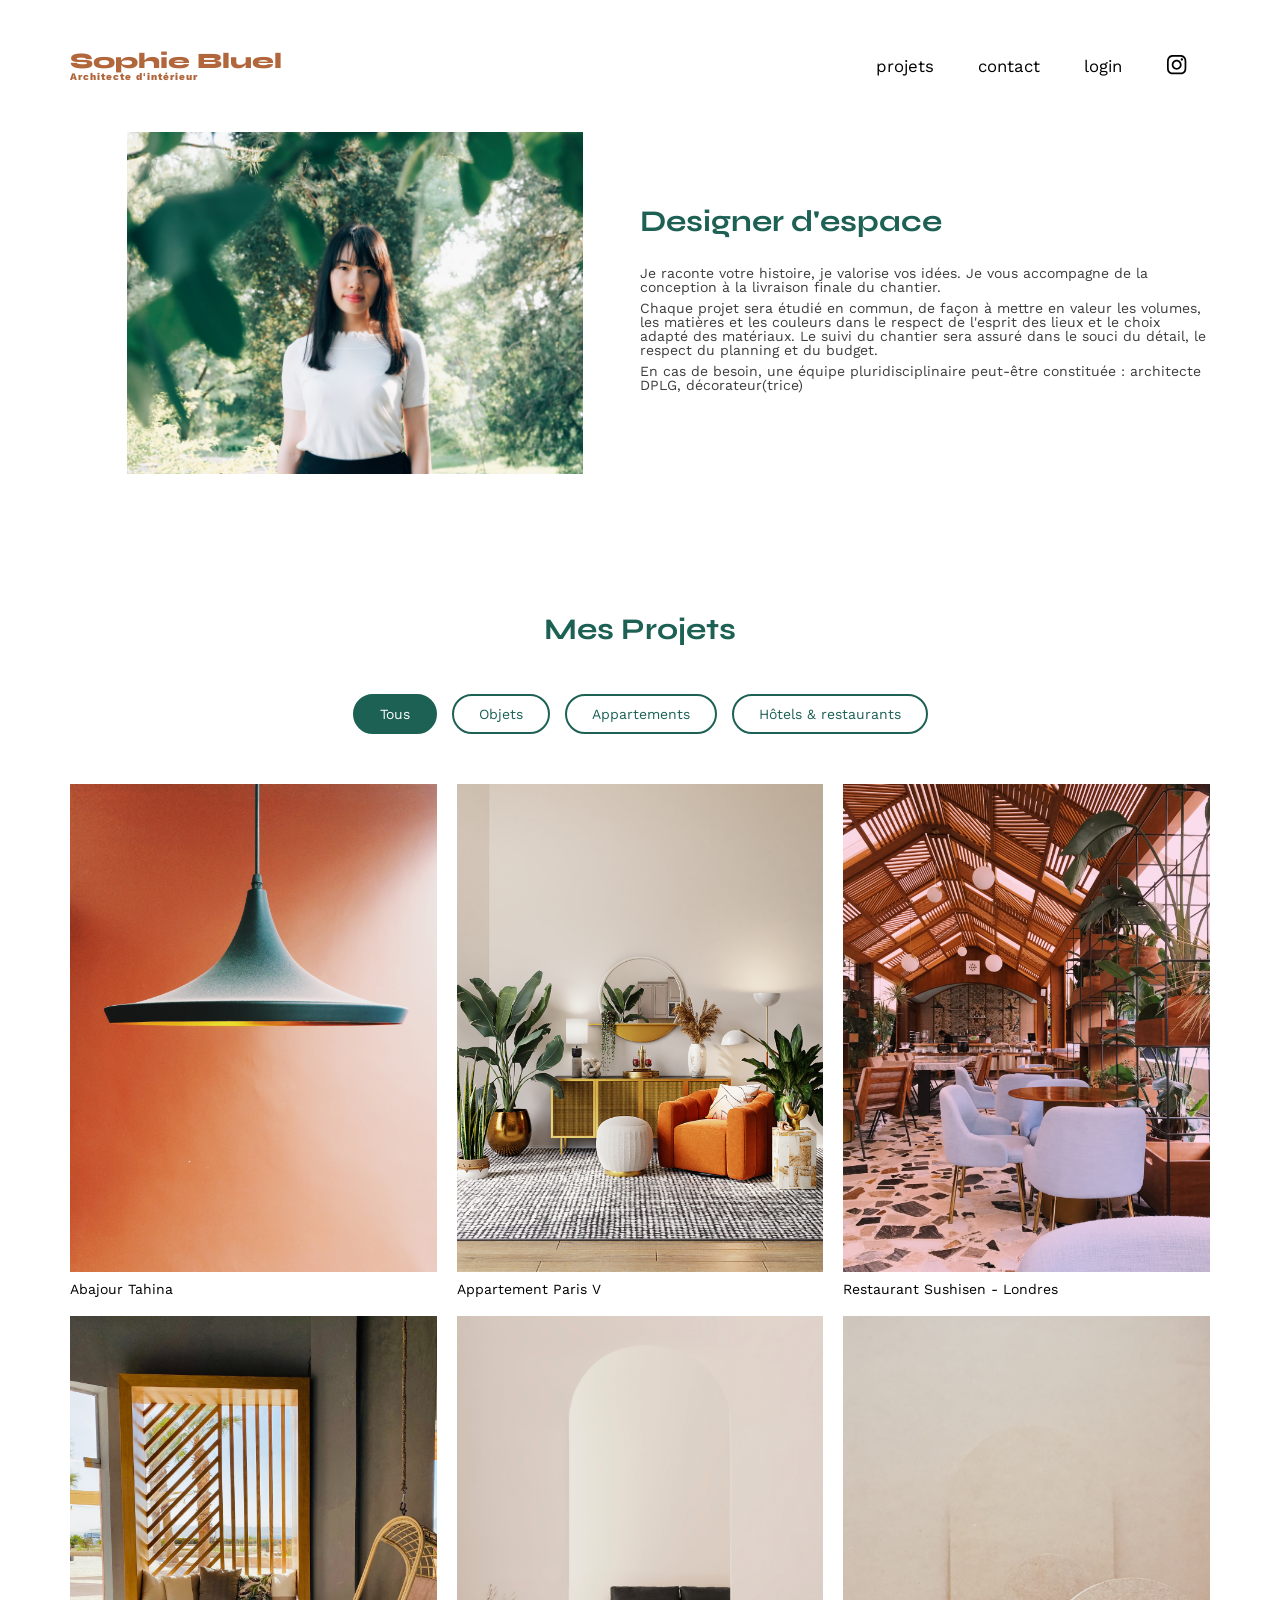
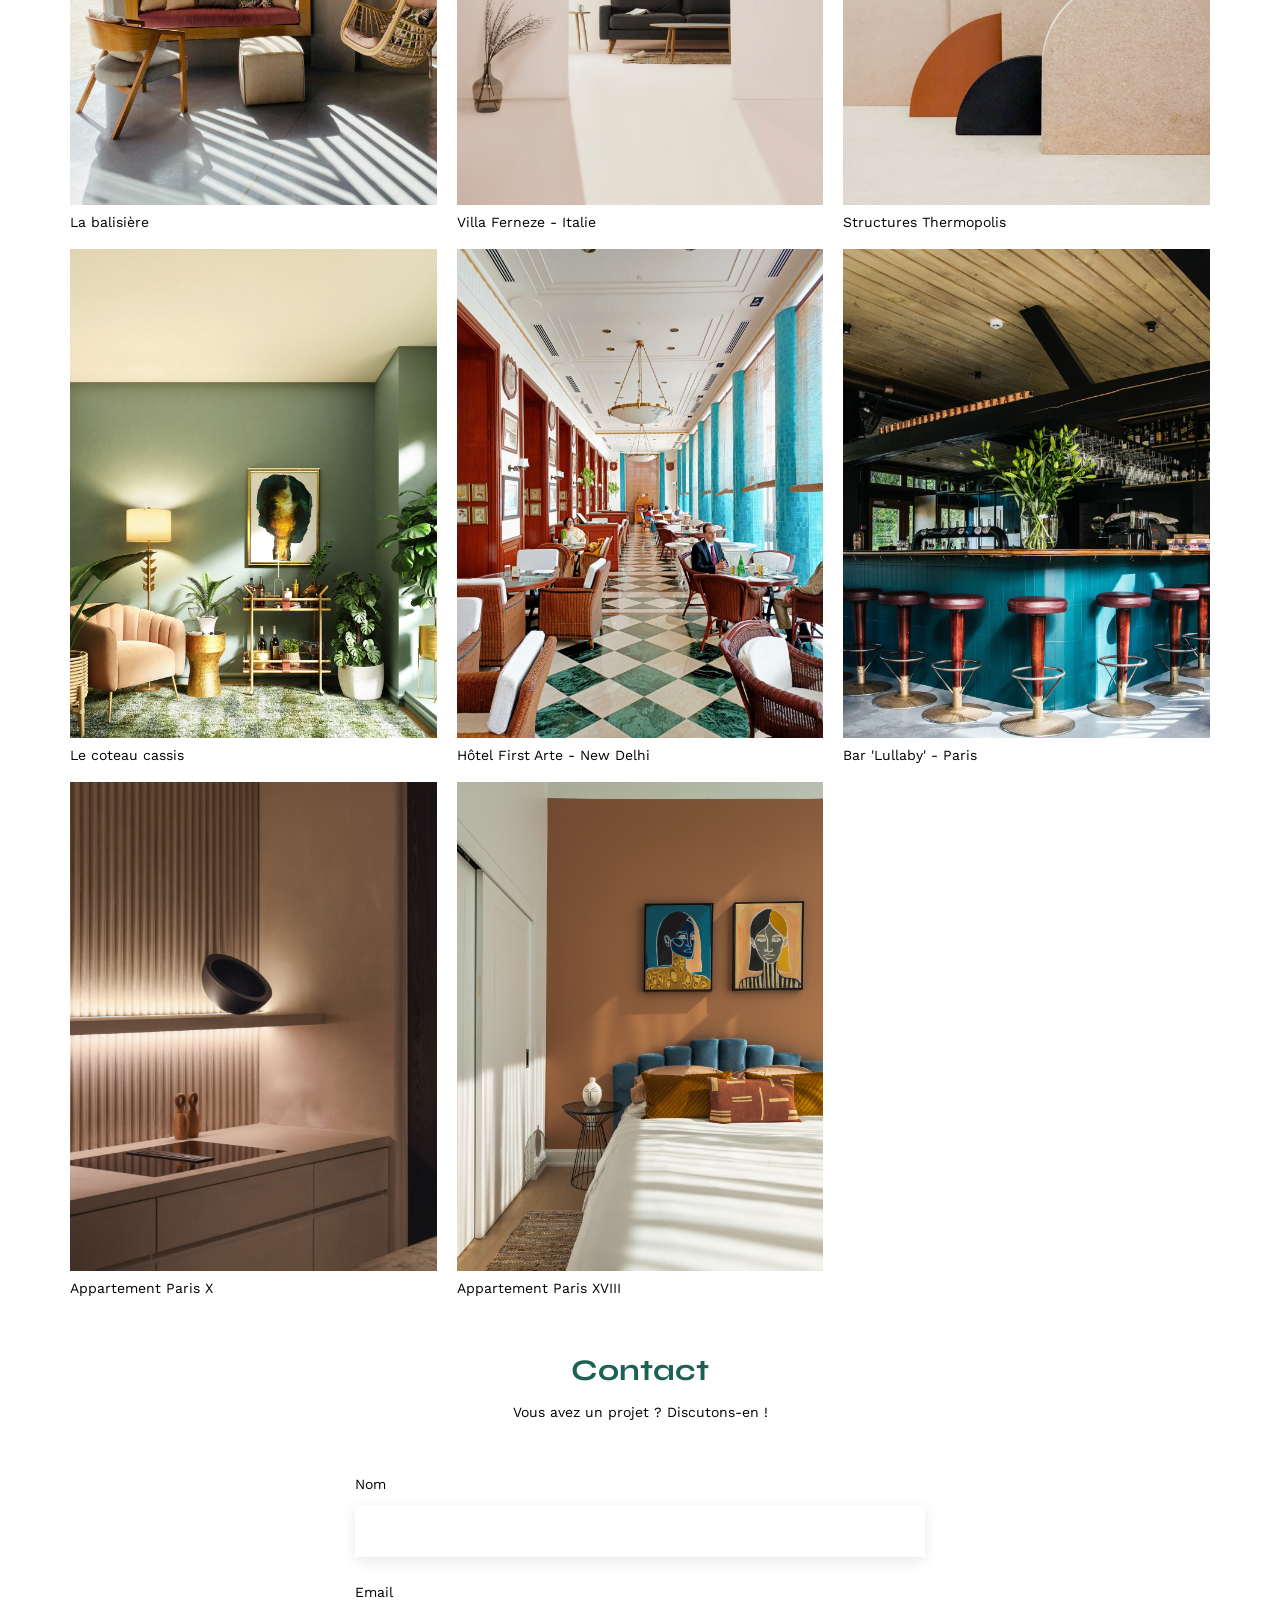
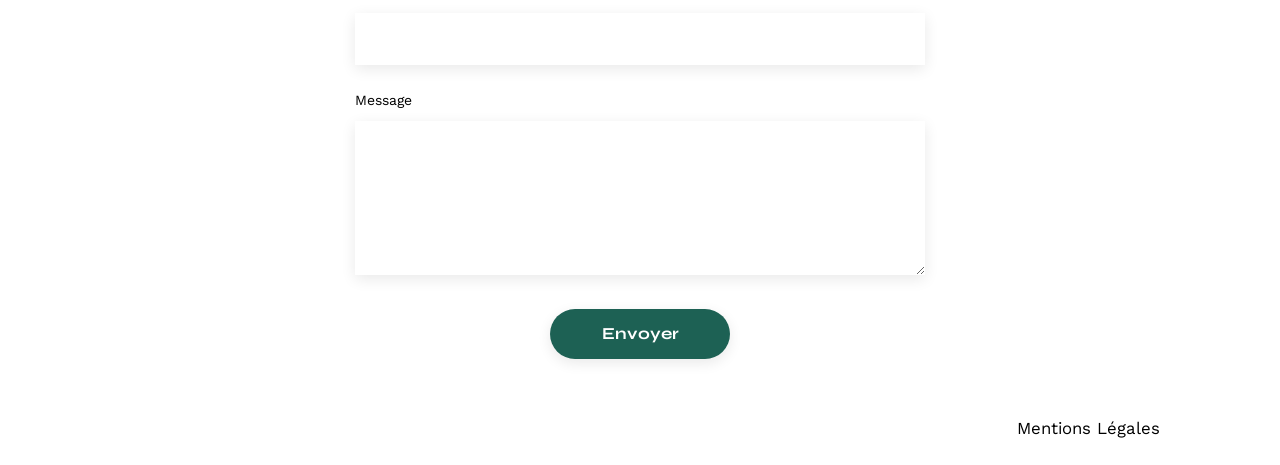
==== commit 7e7b0033: "Restaure le code d'origine (API) + ajoute un mode démo en ligne - index.js et login.js reviennent à " ====
--- a/index.html
+++ b/index.html
@@ -157,6 +157,7 @@
     </div>
   </div>
 
+  <script src="./demo/demo-api.js"></script>
   <script src="./index/index.js"></script>
 
 </body>
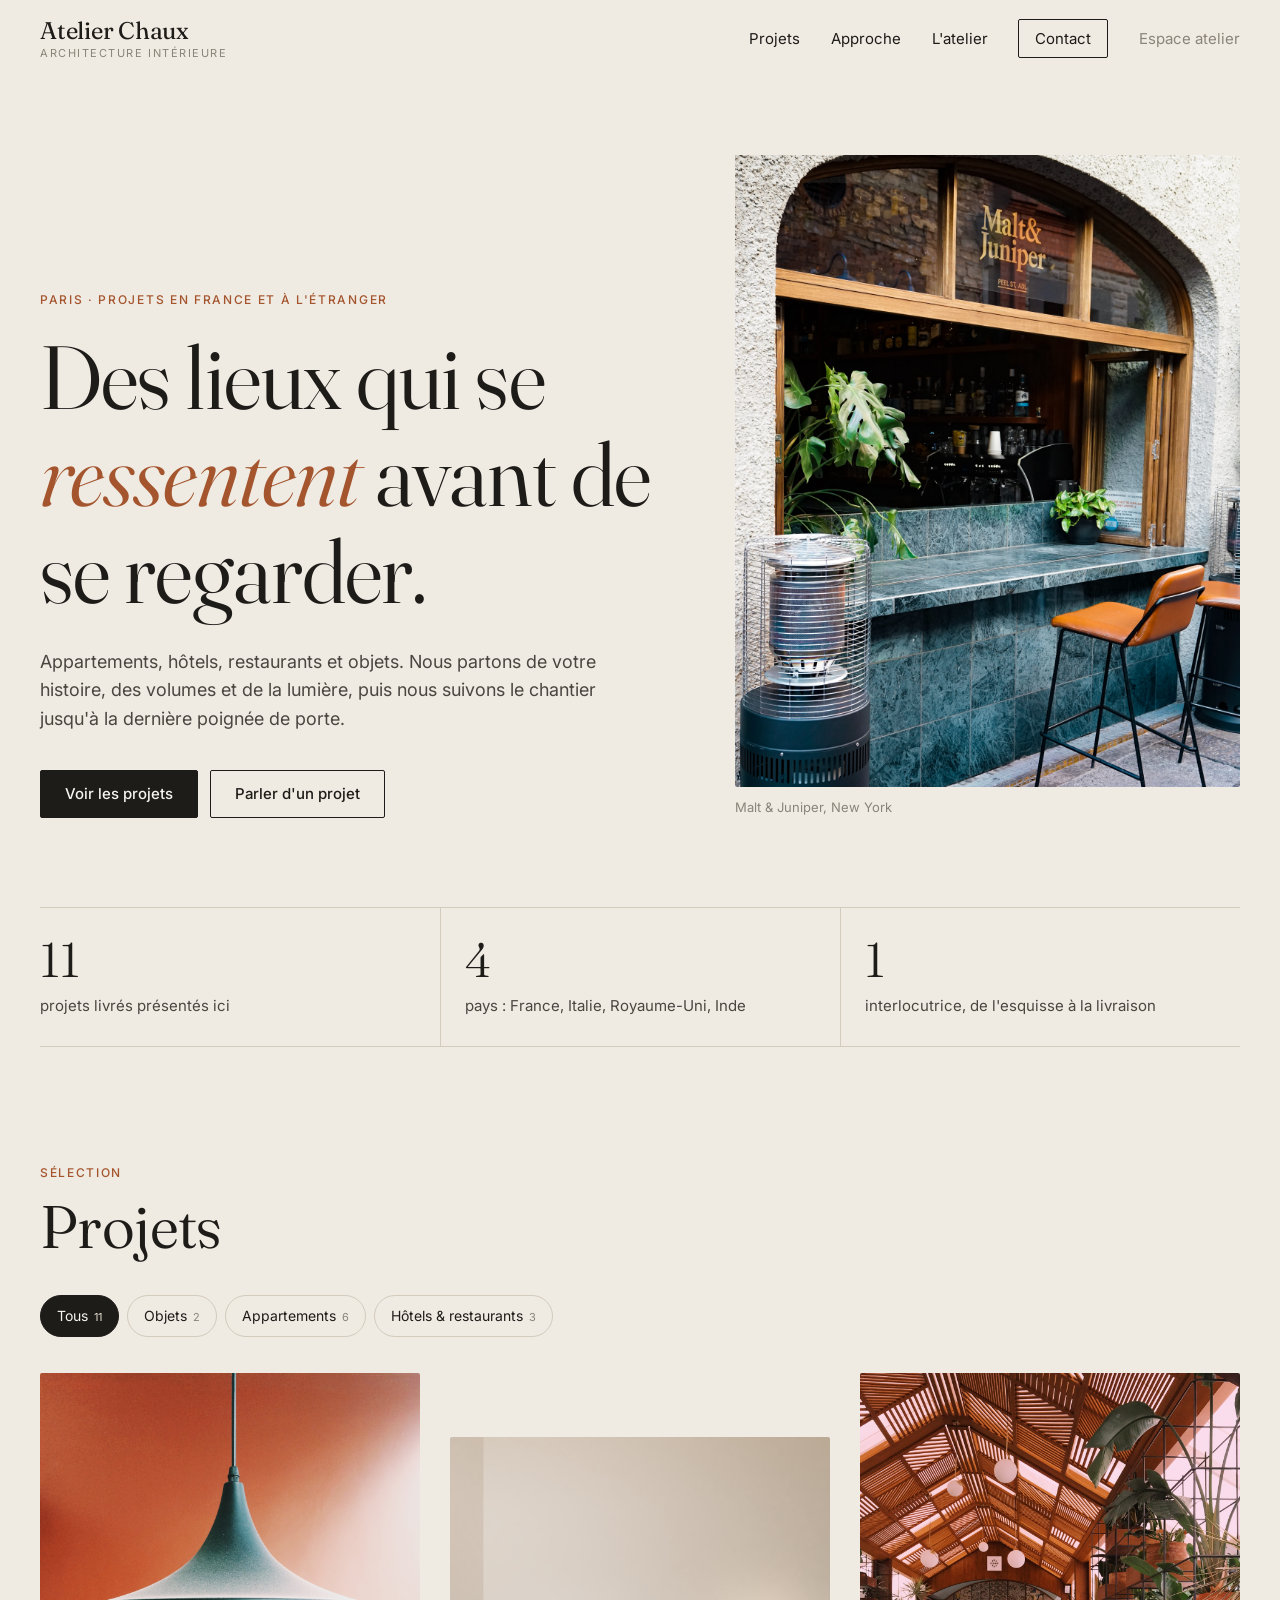
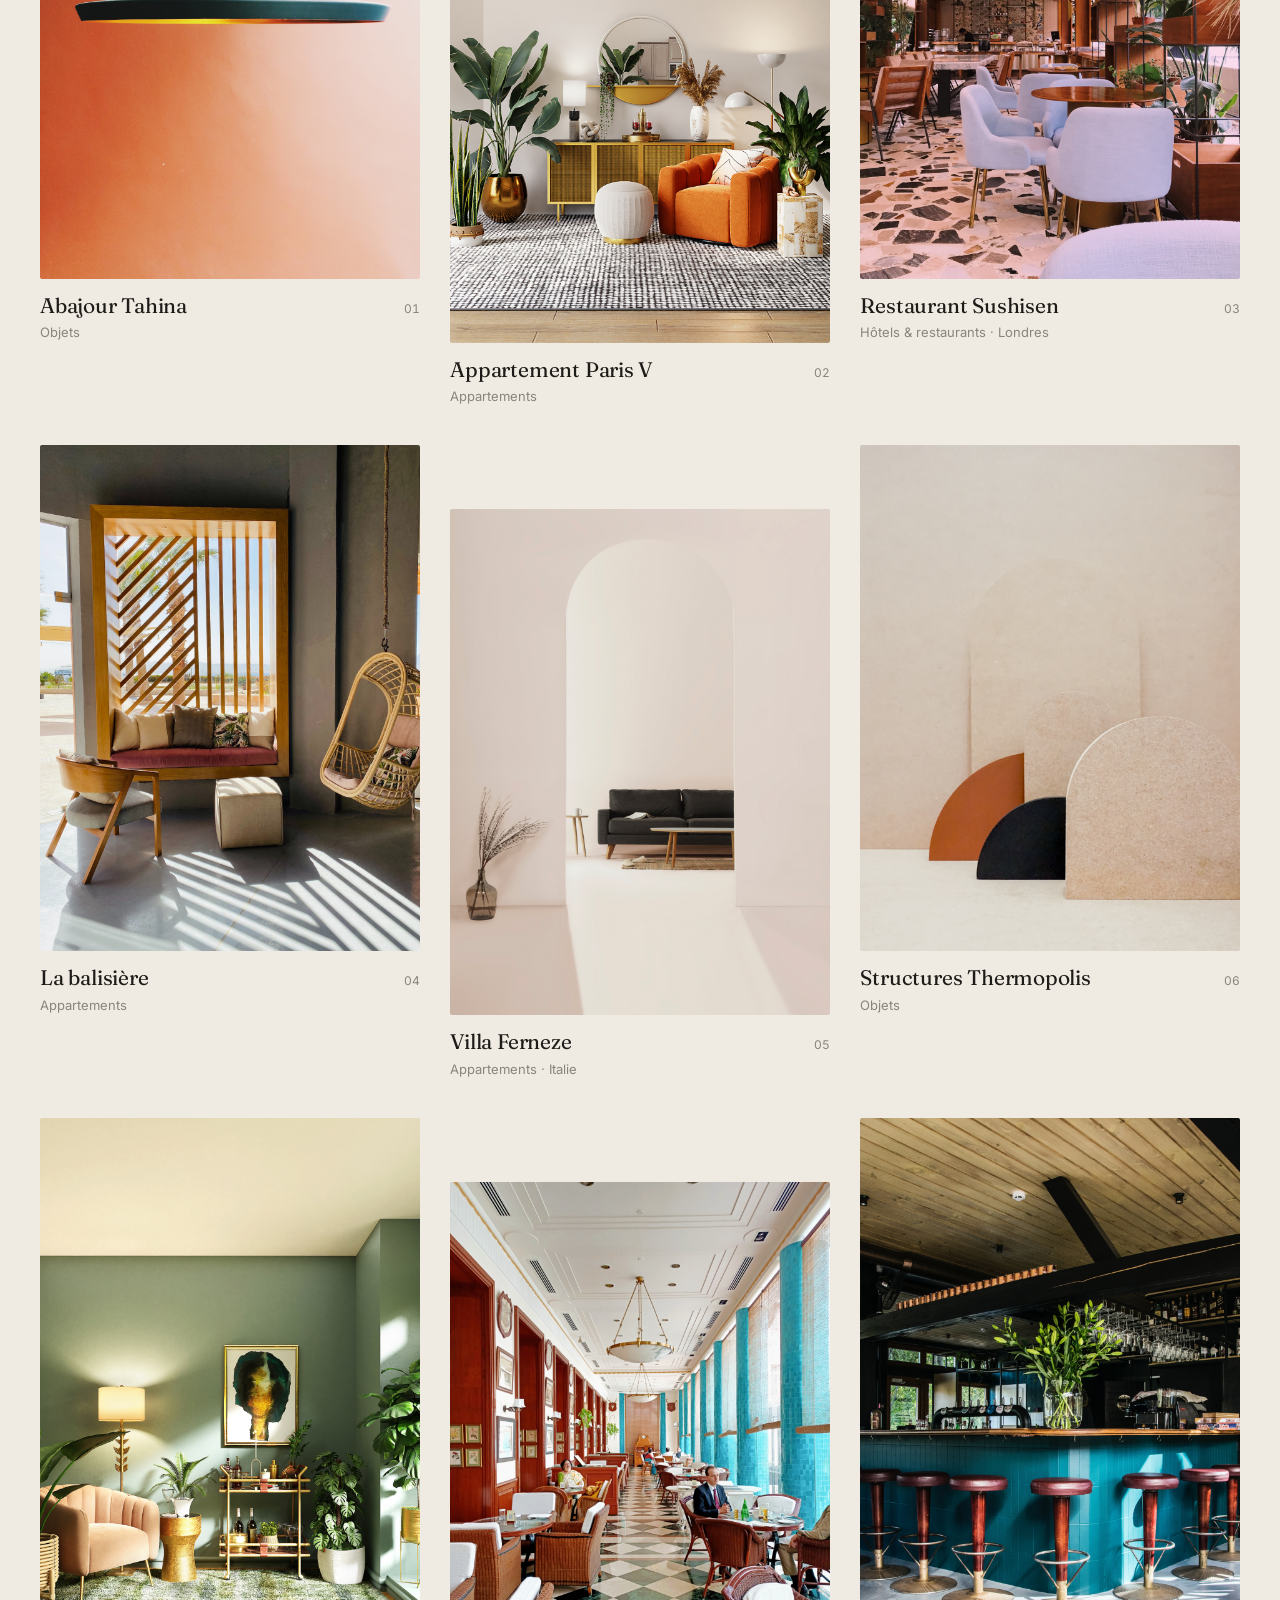
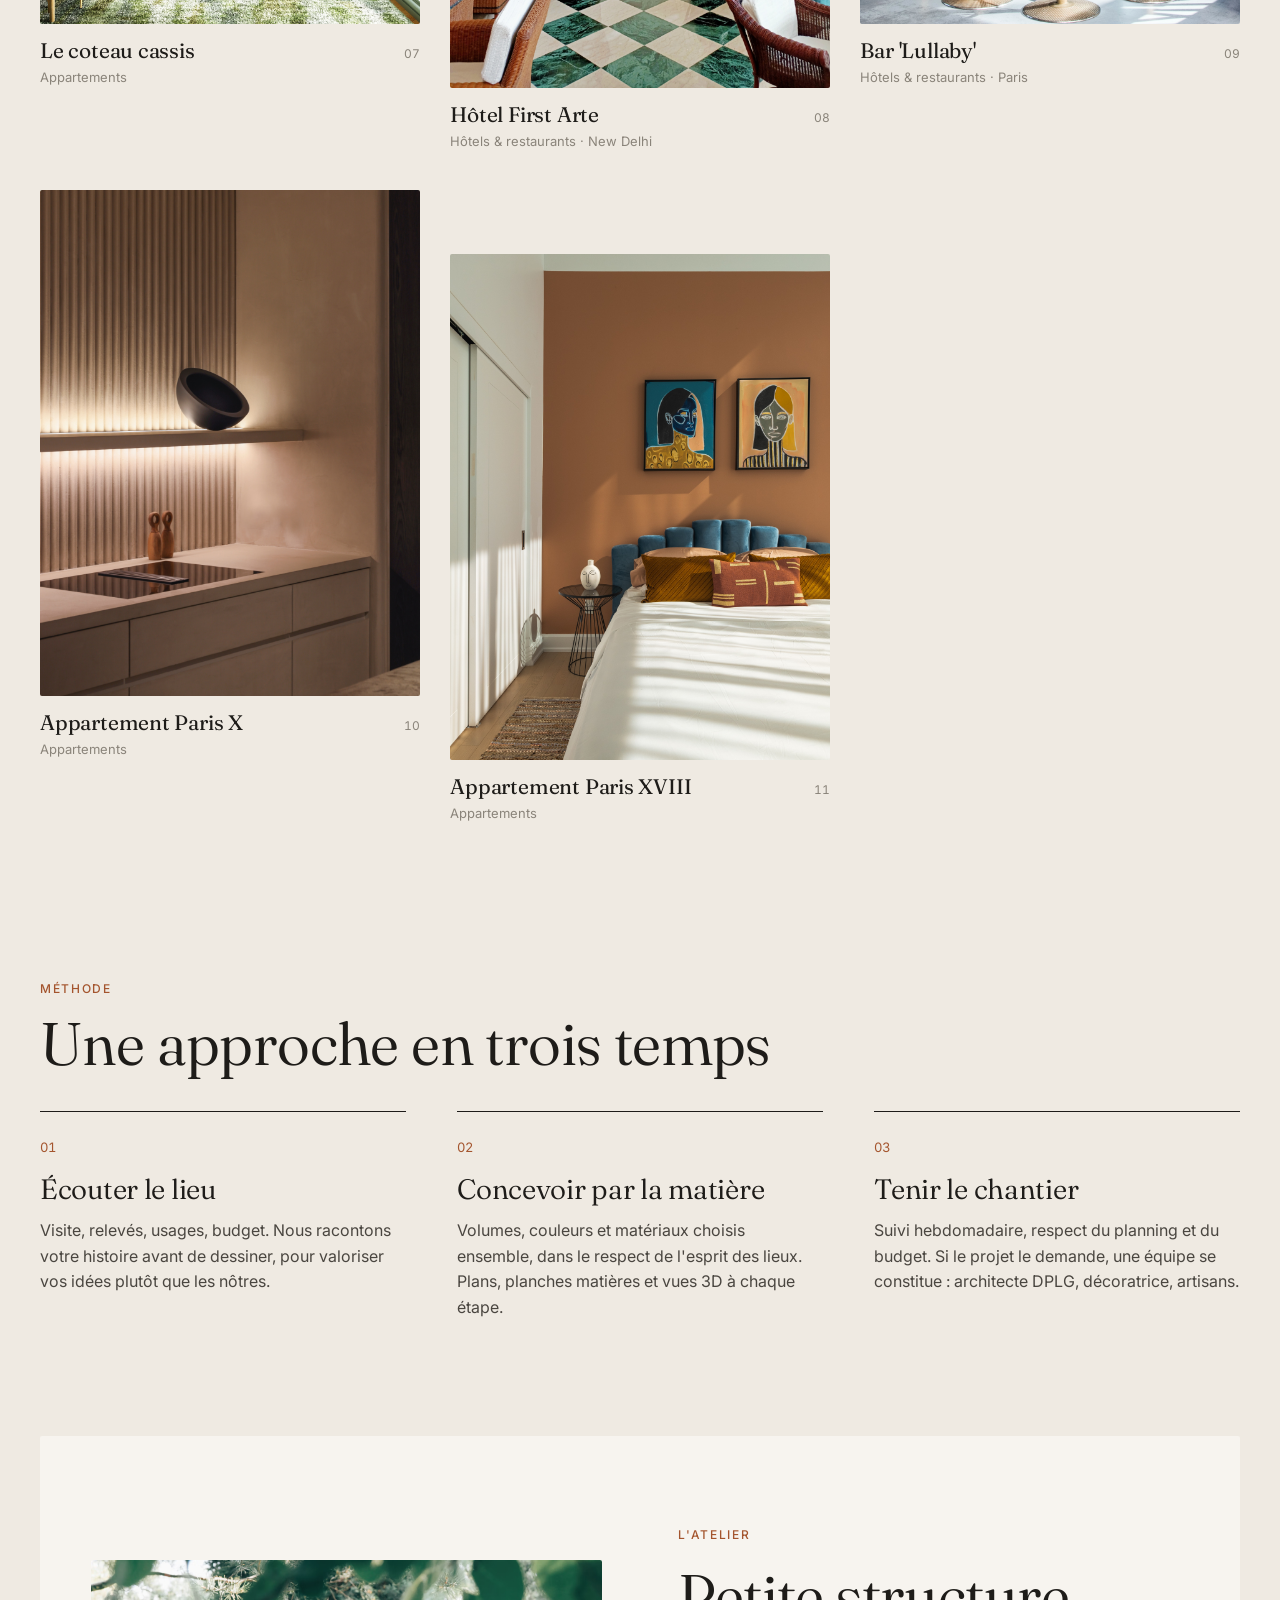
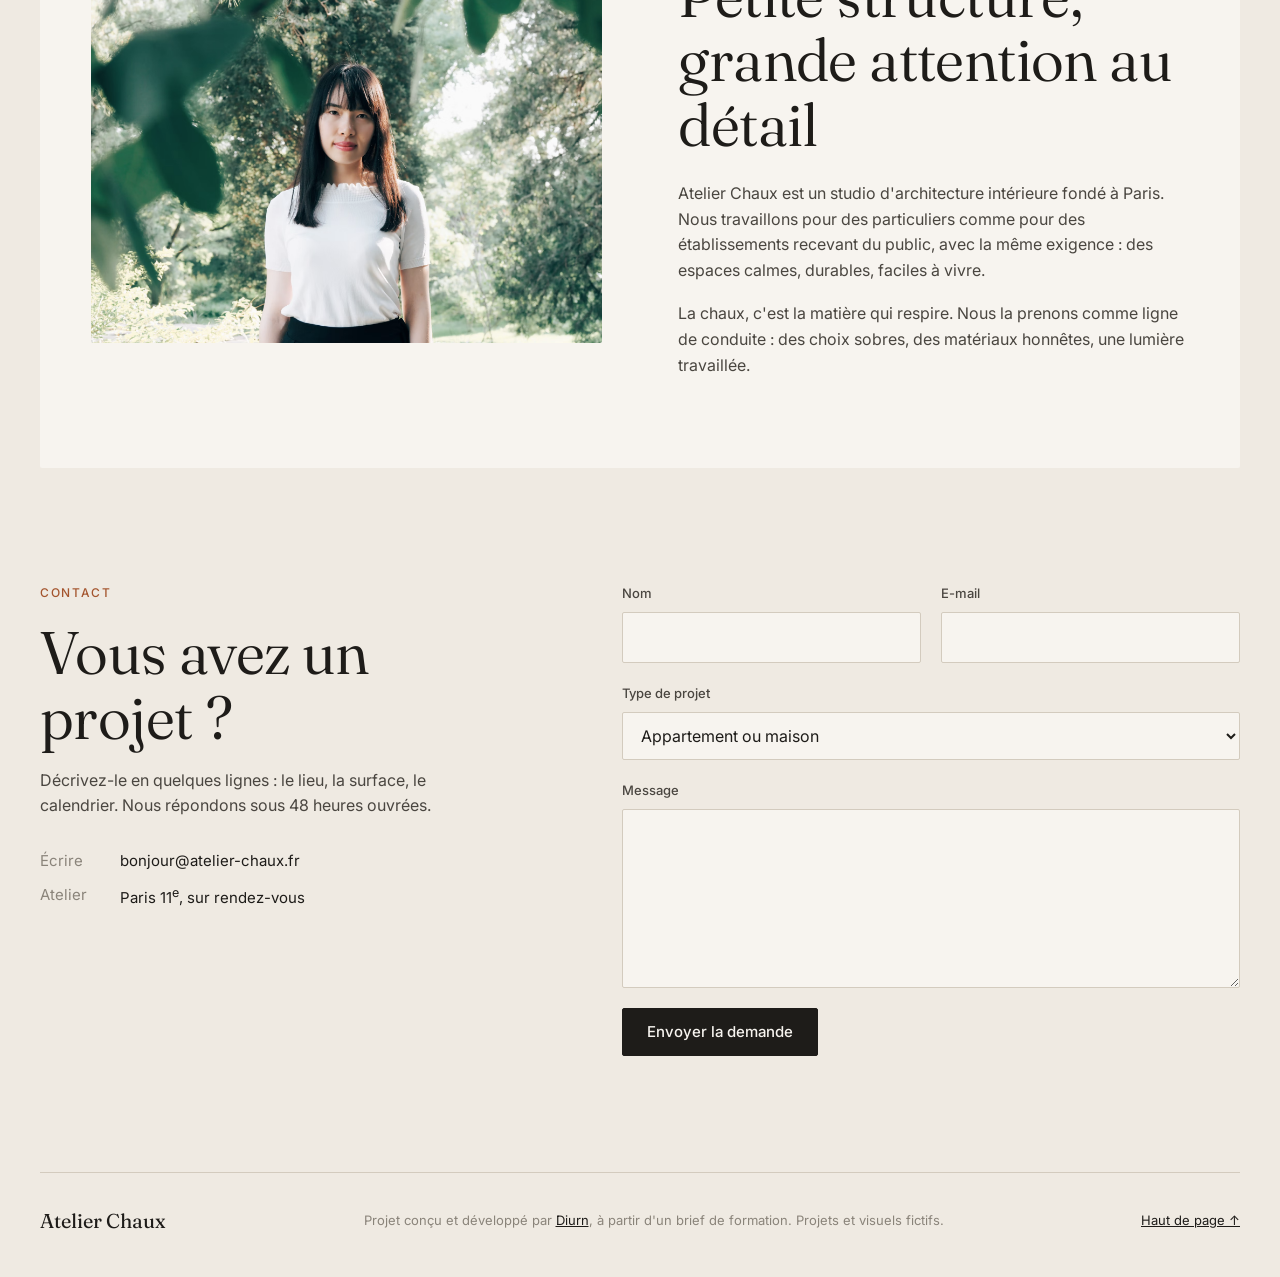
==== commit 9871c16f: "Refonte : identité Atelier Chaux, galerie éditoriale, fiche projet et back-office repensés Co-Author" ====
--- a/index.html
+++ b/index.html
@@ -2,163 +2,246 @@
 <html lang="fr">
 <head>
   <meta charset="UTF-8">
-  <title>Sophie Bluel - Architecte d'intérieur</title>
   <meta name="viewport" content="width=device-width, initial-scale=1.0">
+  <title>Atelier Chaux · Architecture intérieure</title>
+  <meta name="description" content="Atelier Chaux conçoit et rénove appartements, hôtels, restaurants et objets. Matières naturelles, lumière et suivi de chantier, de l'esquisse à la livraison.">
+  <meta name="theme-color" content="#EFEAE2">
+  <meta property="og:title" content="Atelier Chaux · Architecture intérieure">
+  <meta property="og:description" content="Appartements, hôtels, restaurants et objets : des lieux pensés par la matière et la lumière.">
+  <meta property="og:image" content="./assets/images/Malt-Juniper-New-York.jpg">
   <link rel="preconnect" href="https://fonts.googleapis.com">
   <link rel="preconnect" href="https://fonts.gstatic.com" crossorigin>
-  <link href="https://fonts.googleapis.com/css2?family=Syne:wght@700;800&family=Work+Sans:wght@400;500&display=swap" rel="stylesheet">
-  <meta name="description" content="">
+  <link href="https://fonts.googleapis.com/css2?family=Fraunces:ital,opsz,wght@0,9..144,300..500;1,9..144,300..400&family=Inter:wght@400;500;600&display=swap" rel="stylesheet">
   <link rel="stylesheet" href="./index/index.css">
 </head>
 <body>
-
-  <!-- Bandeau mode édition -->
-  <div class="edit-banner" id="editBanner">
-    <p><img src="./assets/icons/edit.svg" alt="édition"> Mode édition</p>
+  <a class="skip-link" href="#projets">Aller aux projets</a>
+
+  <!-- Barre d'administration (visible une fois connecté) -->
+  <div class="admin-bar" id="adminBar" hidden>
+    <p><span class="admin-bar__dot" aria-hidden="true"></span> Mode édition</p>
+    <div class="admin-bar__actions">
+      <button type="button" class="admin-bar__btn" id="openManager">Gérer les projets</button>
+      <button type="button" class="admin-bar__link" id="logoutBtn">Se déconnecter</button>
+    </div>
   </div>
 
-  <!-- Écran de chargement -->
-  <div class="loader">
-    <div class="loader__content">
-      <h1 class="loader__title">Sophie Bluel</h1>
-      <span class="loader__subtitle">Architecte d'intérieur</span>
-    </div>
-  </div>
-
-  <header>
-    <h1>Sophie Bluel <span>Architecte d'intérieur</span></h1>
-    <nav>
+  <header class="site-header" id="top">
+    <a class="brand" href="./index.html" aria-label="Atelier Chaux, accueil">
+      <span class="brand__name">Atelier Chaux</span>
+      <span class="brand__tag">Architecture intérieure</span>
+    </a>
+    <nav class="site-nav" aria-label="Navigation principale">
       <ul>
-        <li><a href="#portfolio">projets</a></li>
-        <li><a href="#contact">contact</a></li>
-        <li id="loginNav"><a href="./login/login.html">login</a></li>
-        <li><a href="#"><img src="./assets/icons/instagram.svg" alt="Instagram"></a></li>
+        <li><a href="#projets">Projets</a></li>
+        <li><a href="#approche">Approche</a></li>
+        <li><a href="#atelier">L'atelier</a></li>
+        <li><a href="#contact" class="site-nav__cta">Contact</a></li>
+        <li id="loginNav"><a href="./login/login.html" class="site-nav__muted">Espace atelier</a></li>
       </ul>
     </nav>
   </header>
 
   <main>
-    <section id="introduction">
-      <figure>
-        <img src="./assets/images/sophie-bluel.png" alt="Sophie Bluel">
+    <!-- Ouverture -->
+    <section class="hero" aria-labelledby="heroTitle">
+      <div class="hero__text">
+        <p class="eyebrow">Paris · Projets en France et à l'étranger</p>
+        <h1 id="heroTitle">Des lieux qui se <em>ressentent</em> avant de se regarder.</h1>
+        <p class="hero__lead">Appartements, hôtels, restaurants et objets. Nous partons de votre histoire, des volumes et de la lumière, puis nous suivons le chantier jusqu'à la dernière poignée de porte.</p>
+        <div class="hero__actions">
+          <a class="btn btn--dark" href="#projets">Voir les projets</a>
+          <a class="btn btn--line" href="#contact">Parler d'un projet</a>
+        </div>
+      </div>
+      <figure class="hero__media">
+        <img src="./assets/images/Malt-Juniper-New-York.jpg" alt="Bar Malt &amp; Juniper à New York : banquette, bois sombre et lumière tamisée" width="2732" height="4096" fetchpriority="high">
+        <figcaption>Malt &amp; Juniper, New York</figcaption>
       </figure>
-      <article>
-        <h2>Designer d'espace</h2>
-        <p>Je raconte votre histoire, je valorise vos idées. Je vous accompagne de la conception à la livraison finale du chantier.</p>
-        <p>Chaque projet sera étudié en commun, de façon à mettre en valeur les volumes, les matières et les couleurs dans le respect de l'esprit des lieux et le choix adapté des matériaux. Le suivi du chantier sera assuré dans le souci du détail, le respect du planning et du budget.</p>
-        <p>En cas de besoin, une équipe pluridisciplinaire peut-être constituée : architecte DPLG, décorateur(trice)</p>
-      </article>
-    </section>
-
-    <section id="portfolio">
-      <div class="portfolio__header">
-        <h2>Mes Projets</h2>
-        <button class="edit-button" id="editButton">
-          <img src="./assets/icons/edit.svg" alt="modifier"> Modifier
-        </button>
-      </div>
-      <p class="gallery-error" id="galleryError"></p>
-      <div class="filters" id="filters"></div>
-      <div class="gallery"></div>
-    </section>
-
-    <section id="contact">
-      <h2>Contact</h2>
-      <p>Vous avez un projet ? Discutons-en !</p>
-      <form id="contactForm">
-        <label for="name">Nom</label>
-        <input type="text" name="name" id="name">
-        <label for="email">Email</label>
-        <input type="email" name="email" id="email">
-        <label for="message">Message</label>
-        <textarea name="message" id="message" cols="30" rows="10"></textarea>
-        <input type="submit" value="Envoyer" id="contactSubmit">
+    </section>
+
+    <!-- Chiffres clés : à confirmer, voir README -->
+    <section class="facts" aria-label="L'atelier en bref">
+      <dl>
+        <div><dt id="factProjects">11</dt><dd>projets livrés présentés ici</dd></div>
+        <div><dt>4</dt><dd>pays : France, Italie, Royaume-Uni, Inde</dd></div>
+        <div><dt>1</dt><dd>interlocutrice, de l'esquisse à la livraison</dd></div>
+      </dl>
+    </section>
+
+    <!-- Projets -->
+    <section class="projects" id="projets" aria-labelledby="projectsTitle">
+      <div class="section-head">
+        <p class="eyebrow">Sélection</p>
+        <h2 id="projectsTitle">Projets</h2>
+      </div>
+      <div class="filters" id="filters" role="toolbar" aria-label="Filtrer les projets par type"></div>
+      <p class="gallery-status" id="galleryStatus" role="status" aria-live="polite"></p>
+      <ul class="gallery" id="gallery" aria-busy="true">
+        <!-- Squelettes affichés pendant le chargement -->
+        <li class="card card--skeleton" aria-hidden="true"></li>
+        <li class="card card--skeleton" aria-hidden="true"></li>
+        <li class="card card--skeleton" aria-hidden="true"></li>
+      </ul>
+    </section>
+
+    <!-- Approche -->
+    <section class="approach" id="approche" aria-labelledby="approachTitle">
+      <div class="section-head">
+        <p class="eyebrow">Méthode</p>
+        <h2 id="approachTitle">Une approche en trois temps</h2>
+      </div>
+      <ol class="steps">
+        <li>
+          <span class="steps__num">01</span>
+          <h3>Écouter le lieu</h3>
+          <p>Visite, relevés, usages, budget. Nous racontons votre histoire avant de dessiner, pour valoriser vos idées plutôt que les nôtres.</p>
+        </li>
+        <li>
+          <span class="steps__num">02</span>
+          <h3>Concevoir par la matière</h3>
+          <p>Volumes, couleurs et matériaux choisis ensemble, dans le respect de l'esprit des lieux. Plans, planches matières et vues 3D à chaque étape.</p>
+        </li>
+        <li>
+          <span class="steps__num">03</span>
+          <h3>Tenir le chantier</h3>
+          <p>Suivi hebdomadaire, respect du planning et du budget. Si le projet le demande, une équipe se constitue : architecte DPLG, décoratrice, artisans.</p>
+        </li>
+      </ol>
+    </section>
+
+    <!-- L'atelier -->
+    <section class="studio" id="atelier" aria-labelledby="studioTitle">
+      <figure class="studio__media">
+        <img src="./assets/images/sophie-bluel.png" alt="Portrait de la fondatrice de l'atelier" width="948" height="710" loading="lazy">
+      </figure>
+      <div class="studio__text">
+        <p class="eyebrow">L'atelier</p>
+        <h2 id="studioTitle">Petite structure, grande attention au détail</h2>
+        <p>Atelier Chaux est un studio d'architecture intérieure fondé à Paris. Nous travaillons pour des particuliers comme pour des établissements recevant du public, avec la même exigence : des espaces calmes, durables, faciles à vivre.</p>
+        <p>La chaux, c'est la matière qui respire. Nous la prenons comme ligne de conduite : des choix sobres, des matériaux honnêtes, une lumière travaillée.</p>
+      </div>
+    </section>
+
+    <!-- Contact -->
+    <section class="contact" id="contact" aria-labelledby="contactTitle">
+      <div class="contact__intro">
+        <p class="eyebrow">Contact</p>
+        <h2 id="contactTitle">Vous avez un projet&nbsp;?</h2>
+        <p>Décrivez-le en quelques lignes : le lieu, la surface, le calendrier. Nous répondons sous 48&nbsp;heures ouvrées.</p>
+        <ul class="contact__details">
+          <li><span>Écrire</span> <b>bonjour@atelier-chaux.fr</b></li>
+          <li><span>Atelier</span> <b>Paris 11<sup>e</sup>, sur rendez-vous</b></li>
+        </ul>
+      </div>
+      <form class="contact__form" id="contactForm" novalidate>
+        <div class="field">
+          <label for="name">Nom</label>
+          <input type="text" name="name" id="name" autocomplete="name" required>
+        </div>
+        <div class="field">
+          <label for="email">E-mail</label>
+          <input type="email" name="email" id="email" autocomplete="email" required>
+        </div>
+        <div class="field">
+          <label for="projectType">Type de projet</label>
+          <select name="projectType" id="projectType">
+            <option>Appartement ou maison</option>
+            <option>Hôtel ou restaurant</option>
+            <option>Objet ou mobilier</option>
+            <option>Autre</option>
+          </select>
+        </div>
+        <div class="field field--full">
+          <label for="message">Message</label>
+          <textarea name="message" id="message" rows="6" required></textarea>
+        </div>
+        <p class="form-msg" id="contactMsg" role="status" aria-live="polite"></p>
+        <button type="submit" class="btn btn--dark">Envoyer la demande</button>
       </form>
     </section>
   </main>
 
-  <footer>
-    <nav>
-      <ul>
-        <li><a href="#">Mentions Légales</a></li>
-      </ul>
-    </nav>
+  <footer class="site-footer">
+    <p class="site-footer__brand">Atelier Chaux</p>
+    <p>Projet conçu et développé par <a href="https://diurnstudio.fr">Diurn</a>, à partir d'un brief de formation. Projets et visuels fictifs.</p>
+    <a href="#top">Haut de page ↑</a>
   </footer>
 
-  <!-- Retour en haut de page -->
-  <button class="back-to-top" id="backToTop" aria-label="Retour en haut">↑</button>
-
-  <!-- Modale -->
-  <div class="modal" id="modal">
-    <div class="modal__overlay"></div>
-    <div class="modal__container">
-
-      <!-- Bouton de fermeture -->
-      <button class="modal__close" id="modalClose">✕</button>
-
-      <!-- Vue 1 — Galerie -->
-      <div class="modal__gallery" id="modalGallery">
-        <h3>Galerie photo</h3>
-        <p class="modal__error" id="modalError"></p>
-        <div class="modal__grid" id="modalGrid"></div>
-        <hr class="modal__separator">
-        <button class="modal__add-btn" id="modalAddBtn">Ajouter une photo</button>
-        <p class="modal__success" id="modalSuccess"></p>
-      </div>
-
- <div class="modal__form" id="modalForm">
-  <button class="modal__back" id="modalBack"><img src="./assets/icons/arrow-left.svg" alt="retour"></button>
-  <h3>Ajout photo</h3>
-
-  <form id="addWorkForm">
-    <!-- Zone de téléversement -->
-    <div class="modal__upload" id="modalUpload">
-  <input type="file" id="fileInput" accept="image/*">
-  <img src="./assets/icons/pictures.svg" alt="image">
-  <label for="fileInput" class="upload__btn">+ Ajouter photo</label>
-  <small>jpg, png : 4mo max</small>
-</div>
-
-    <!-- Titre -->
-    <label for="workTitle">Titre</label>
-    <input type="text" id="workTitle" placeholder="Titre" required>
-
-    <!-- Catégorie -->
-    <label for="workCategory">Catégorie</label>
-    <select id="workCategory" required>
-      <option value=""></option>
-    </select>
-
-    <!-- Message d'erreur -->
-    <p class="form-error" id="formError"></p>
-
-    <!-- Message de succès -->
-    <p class="modal__success" id="formSuccess"></p>
-
-    <!-- Séparateur -->
-    <hr class="modal__separator">
-
-    <!-- Bouton valider -->
-    <button type="submit" id="submitBtn">Valider</button>
-  </form>
-</div>
-
-      <!-- Confirmation de suppression -->
-      <div class="modal__confirm" id="modalConfirm">
-        <img class="modal__confirm-image" id="confirmImage" alt="">
-        <p>Supprimer ce projet ?</p>
-        <p class="modal__confirm-title" id="confirmTitle"></p>
-        <div class="modal__confirm-actions">
-          <button type="button" class="modal__confirm-cancel" id="confirmCancel">Annuler</button>
-          <button type="button" class="modal__confirm-delete" id="confirmDelete">Supprimer</button>
-        </div>
-      </div>
-
-    </div>
-  </div>
+  <!-- Fiche projet -->
+  <dialog class="viewer" id="viewer" aria-labelledby="viewerTitle">
+    <button type="button" class="icon-btn viewer__close" data-close aria-label="Fermer">✕</button>
+    <div class="viewer__layout">
+      <img class="viewer__img" id="viewerImg" alt="">
+      <div class="viewer__info">
+        <p class="eyebrow" id="viewerCat"></p>
+        <h2 id="viewerTitle"></h2>
+        <p class="viewer__place" id="viewerPlace"></p>
+        <p class="viewer__count" id="viewerCount"></p>
+        <div class="viewer__nav">
+          <button type="button" class="btn btn--line" id="viewerPrev">← Précédent</button>
+          <button type="button" class="btn btn--line" id="viewerNext">Suivant →</button>
+        </div>
+      </div>
+    </div>
+  </dialog>
+
+  <!-- Gestion des projets (administration) -->
+  <dialog class="manager" id="manager" aria-labelledby="managerTitle">
+    <header class="manager__head">
+      <button type="button" class="icon-btn" id="managerBack" aria-label="Retour à la liste" hidden>←</button>
+      <h2 id="managerTitle">Projets publiés</h2>
+      <button type="button" class="icon-btn" data-close aria-label="Fermer">✕</button>
+    </header>
+
+    <!-- Vue liste -->
+    <div class="manager__view" id="managerList">
+      <p class="manager__hint">Survolez une vignette puis cliquez sur la corbeille pour retirer un projet du site.</p>
+      <ul class="manager__grid" id="managerGrid"></ul>
+      <p class="form-msg" id="managerMsg" role="status" aria-live="polite"></p>
+      <button type="button" class="btn btn--dark btn--block" id="managerAdd">Ajouter un projet</button>
+    </div>
+
+    <!-- Vue ajout -->
+    <form class="manager__view" id="addWorkForm" hidden novalidate>
+      <label class="dropzone" id="dropzone" for="fileInput">
+        <input type="file" id="fileInput" accept="image/png, image/jpeg">
+        <img class="dropzone__preview" id="dropzonePreview" alt="" hidden>
+        <span class="dropzone__empty" id="dropzoneEmpty">
+          <img src="./assets/icons/pictures.svg" alt="" width="56" height="56">
+          <strong>Déposez une image ici</strong>
+          <span>ou cliquez pour parcourir · JPG ou PNG, 4&nbsp;Mo max</span>
+        </span>
+      </label>
+      <div class="field">
+        <label for="workTitle">Titre du projet</label>
+        <input type="text" id="workTitle" placeholder="Ex. Appartement Paris XI" required>
+      </div>
+      <div class="field">
+        <label for="workCategory">Type</label>
+        <select id="workCategory" required>
+          <option value="">Choisir un type</option>
+        </select>
+      </div>
+      <p class="form-msg" id="formMsg" role="status" aria-live="polite"></p>
+      <button type="submit" class="btn btn--dark btn--block" id="submitBtn" disabled>Publier le projet</button>
+    </form>
+
+    <!-- Confirmation de suppression -->
+    <div class="manager__view manager__confirm" id="managerConfirm" hidden>
+      <img id="confirmImage" alt="">
+      <p>Retirer <strong id="confirmTitle"></strong> du site&nbsp;?</p>
+      <p class="manager__hint">Le projet disparaîtra de la galerie publique.</p>
+      <div class="manager__confirm-actions">
+        <button type="button" class="btn btn--line" id="confirmCancel">Annuler</button>
+        <button type="button" class="btn btn--danger" id="confirmDelete">Retirer</button>
+      </div>
+    </div>
+  </dialog>
+
+  <div class="toast" id="toast" role="status" aria-live="polite"></div>
 
   <script src="./demo/demo-api.js"></script>
   <script src="./index/index.js"></script>
-
 </body>
-</html>+</html>
--- a/index/index.css
+++ b/index/index.css
@@ -1,846 +1,355 @@
-/* Réinitialisation CSS */
-html {
-  scroll-behavior: smooth;
-}
-
-html, body, div, span, applet, object, iframe,
-h1, h2, h3, h4, h5, h6, p, blockquote, pre,
-a, abbr, acronym, address, big, cite, code,
-del, dfn, em, img, ins, kbd, q, s, samp,
-small, strike, strong, sub, sup, tt, var,
-b, u, i, center,
-dl, dt, dd, ol, ul, li,
-fieldset, form, label, legend,
-table, caption, tbody, tfoot, thead, tr, th, td,
-article, aside, canvas, details, embed,
-figure, figcaption, footer, header, hgroup,
-menu, nav, output, ruby, section, summary,
-time, mark, audio, video {
+/* ==========================================================
+   Atelier Chaux · feuille de styles principale
+   Palette minérale : chaux, encre, terre cuite, sauge
+   ========================================================== */
+:root {
+  --chaux: #EFEAE2;
+  --chaux-2: #E6DFD3;
+  --papier: #F7F4EF;
+  --encre: #1E1C19;
+  --encre-2: #4A4640;
+  --gris: #8A847A;
+  --trait: #D3CBBE;
+  --terre: #A4552E;
+  --terre-2: #8A4523;
+  --sauge: #6F7A62;
+  --danger: #A63D2F;
+  --ok: #4F6B45;
+
+  --serif: "Fraunces", Georgia, "Times New Roman", serif;
+  --sans: "Inter", system-ui, -apple-system, "Segoe UI", sans-serif;
+
+  --page: min(1240px, 100% - 2 * var(--gutter));
+  --gutter: clamp(16px, 4vw, 40px);
+  --radius: 2px;
+  --ease: cubic-bezier(.2, .7, .2, 1);
+}
+
+*, *::before, *::after { box-sizing: border-box; }
+html { scroll-behavior: smooth; scroll-padding-top: 90px; }
+body {
   margin: 0;
-  padding: 0;
-  border: 0;
-  font-size: 100%;
-  font: inherit;
-  vertical-align: baseline;
-}
-
-article, aside, details, figcaption, figure,
-footer, header, hgroup, menu, nav, section {
-  display: block;
-}
-
-body { line-height: 1; }
-ol, ul { list-style: none; }
-blockquote, q { quotes: none; }
-blockquote:before, blockquote:after,
-q:before, q:after { content: ''; content: none; }
-table { border-collapse: collapse; border-spacing: 0; }
-
-/* Fin de la réinitialisation CSS */
-
-/* Base */
-body {
-  max-width: 1140px;
-  margin: auto;
-  font-family: 'Work Sans', sans-serif;
-  font-size: 14px;
-}
-
-h1 {
-  display: flex;
-  flex-direction: column;
-  font-family: 'Syne', sans-serif;
-  font-size: 22px;
-  font-weight: 800;
-  color: #B1663C;
-}
-
-h1 > span {
-  font-family: 'Work Sans', sans-serif;
-  font-size: 10px;
-  letter-spacing: 0.1em;
-}
-
-h2 {
-  font-family: 'Syne', sans-serif;
-  font-weight: 700;
-  font-size: 30px;
-  color: #1D6154;
-}
-
-section {
-  margin: 50px 0;
-}
-
-/* En-tête */
-header {
-  display: flex;
-  justify-content: space-between;
-  align-items: center;
-  margin: 50px 0;
-}
-
-header a {
-  text-decoration: none;
-  color: inherit;
-}
-
-nav ul {
-  display: flex;
-  align-items: center;
-  list-style-type: none;
-}
-
-nav li {
-  padding: 0 22px;
-  font-size: 1.2em;
-}
-
-/* Indique la page actuelle dans la barre de navigation */
-nav li.active {
-  font-weight: 700;
-}
-
-li:hover {
-  color: #B1663C;
-}
-
-/* Bandeau mode édition */
-.edit-banner img {
-  filter: invert(1);
-}
-
-.edit-banner {
-  position: fixed;
-  top: 0;
-  left: 0;
-  width: 100%;
-  background: black;
-  color: white;
-  text-align: center;
-  padding: 10px;
-  font-family: 'Work Sans', sans-serif;
-  font-size: 14px;
-  display: none;
-  z-index: 9998;
-}
-
-/* Section introduction */
-#introduction {
-  display: flex;
-  align-items: center;
-}
-
-#introduction figure {
-  flex: 1;
-}
-
-#introduction img {
-  display: block;
-  margin: auto;
-  width: 80%;
-}
-
-#introduction article {
-  flex: 1;
-  color: #3D3D3D;
-}
-
-#introduction h2 {
-  margin-bottom: 1em;
-}
-
-#introduction p {
-  margin-bottom: 0.5em;
-}
-
-/* Section portfolio */
-#portfolio.no-filters .portfolio__header {
-  margin-bottom: 150px;
-}
-
-#portfolio {
-  margin: 140px 0 60px 0;
-  text-align: center;
-}
-
-.portfolio__header {
-  display: flex;
-  justify-content: center;
-  align-items: center;
-  gap: 15px;
-  margin-bottom: 20px;
-}
-
-.portfolio__header h2 {
-  margin-bottom: 0;
-}
-
-.edit-button {
-  display: none;
-  background: none;
-  border: none;
-  cursor: pointer;
-  font-family: 'Work Sans', sans-serif;
-  font-size: 14px;
-  color: #000;
-}
-
-/* Filtres */
-.filters {
-  display: flex;
-  justify-content: center;
-  gap: 15px;
-  margin: 50px 0 50px 0;
-}
-
+  background: var(--chaux);
+  color: var(--encre);
+  font-family: var(--sans);
+  font-size: 16px;
+  line-height: 1.6;
+  -webkit-font-smoothing: antialiased;
+}
+img { display: block; max-width: 100%; height: auto; }
+h1, h2, h3 { margin: 0; font-family: var(--serif); font-weight: 350; line-height: 1.08; letter-spacing: -0.01em; }
+p { margin: 0; }
+ul, ol { margin: 0; padding: 0; list-style: none; }
+a { color: inherit; }
+button, input, select, textarea { font: inherit; color: inherit; }
+:focus-visible { outline: 2px solid var(--terre); outline-offset: 3px; }
+[hidden] { display: none !important; }
+
+.skip-link {
+  position: absolute; left: 12px; top: -60px; z-index: 1000;
+  background: var(--encre); color: var(--papier); padding: 10px 16px; text-decoration: none;
+}
+.skip-link:focus { top: 12px; }
+
+.eyebrow {
+  font-family: var(--sans);
+  font-size: 12px;
+  font-weight: 500;
+  letter-spacing: 0.14em;
+  text-transform: uppercase;
+  color: var(--terre);
+}
+
+/* ---------- Boutons ---------- */
+.btn {
+  display: inline-flex; align-items: center; justify-content: center; gap: 8px;
+  min-height: 48px; padding: 0 24px;
+  border: 1px solid var(--encre); border-radius: var(--radius);
+  background: transparent; cursor: pointer;
+  font-size: 15px; font-weight: 500; text-decoration: none;
+  transition: background .25s var(--ease), color .25s var(--ease), border-color .25s var(--ease), opacity .25s;
+}
+.btn--dark { background: var(--encre); color: var(--papier); }
+.btn--dark:hover { background: var(--terre); border-color: var(--terre); }
+.btn--line:hover { background: var(--encre); color: var(--papier); }
+.btn--danger { background: var(--danger); border-color: var(--danger); color: #fff; }
+.btn--danger:hover { background: #862f24; }
+.btn--block { width: 100%; }
+.btn:disabled { opacity: .35; cursor: not-allowed; background: var(--encre); color: var(--papier); }
+
+.icon-btn {
+  width: 40px; height: 40px; display: grid; place-items: center;
+  border: 1px solid transparent; border-radius: 50%;
+  background: transparent; cursor: pointer; font-size: 18px; line-height: 1;
+}
+.icon-btn:hover { border-color: var(--trait); background: var(--papier); }
+
+/* ---------- Barre d'administration ---------- */
+.admin-bar {
+  position: sticky; top: 0; z-index: 60;
+  display: flex; align-items: center; justify-content: space-between; gap: 16px;
+  padding: 10px var(--gutter);
+  background: var(--encre); color: var(--papier); font-size: 14px;
+}
+.admin-bar p { display: flex; align-items: center; gap: 10px; }
+.admin-bar__dot { width: 8px; height: 8px; border-radius: 50%; background: #7FBF6A; box-shadow: 0 0 0 4px rgba(127,191,106,.2); }
+.admin-bar__actions { display: flex; align-items: center; gap: 18px; }
+.admin-bar__btn {
+  padding: 7px 14px; border: 1px solid var(--papier); border-radius: var(--radius);
+  background: var(--papier); color: var(--encre); cursor: pointer; font-size: 14px; font-weight: 500;
+}
+.admin-bar__btn:hover { background: var(--terre); border-color: var(--terre); color: #fff; }
+.admin-bar__link { border: 0; background: none; color: var(--papier); opacity: .75; cursor: pointer; text-decoration: underline; text-underline-offset: 3px; font-size: 14px; }
+.admin-bar__link:hover { opacity: 1; }
+
+/* ---------- En-tête ---------- */
+.site-header {
+  position: sticky; top: 0; z-index: 50;
+  display: flex; align-items: center; justify-content: space-between; gap: 24px;
+  padding: 18px var(--gutter);
+  background: color-mix(in srgb, var(--chaux) 88%, transparent);
+  backdrop-filter: blur(10px);
+  border-bottom: 1px solid transparent;
+  transition: border-color .3s;
+}
+.site-header.is-scrolled { border-bottom-color: var(--trait); }
+.is-admin .site-header { top: 52px; }
+.brand { display: flex; flex-direction: column; text-decoration: none; line-height: 1.1; }
+.brand__name { font-family: var(--serif); font-size: 24px; font-weight: 400; letter-spacing: -0.01em; }
+.brand__tag { font-size: 11px; letter-spacing: .14em; text-transform: uppercase; color: var(--gris); margin-top: 3px; }
+.site-nav ul { display: flex; align-items: center; gap: clamp(14px, 2.4vw, 32px); }
+.site-nav a { text-decoration: none; font-size: 15px; position: relative; }
+.site-nav a:not(.site-nav__cta)::after {
+  content: ""; position: absolute; left: 0; right: 0; bottom: -4px; height: 1px;
+  background: currentColor; transform: scaleX(0); transform-origin: left; transition: transform .3s var(--ease);
+}
+.site-nav a:hover::after, .site-nav a[aria-current="true"]::after { transform: scaleX(1); }
+.site-nav__cta { padding: 9px 16px; border: 1px solid var(--encre); border-radius: var(--radius); }
+.site-nav__cta:hover { background: var(--encre); color: var(--papier); }
+.site-nav__muted { color: var(--gris); }
+
+/* ---------- Sections ---------- */
+main > section { width: var(--page); margin-inline: auto; }
+.section-head { display: flex; flex-direction: column; gap: 12px; margin-bottom: 36px; }
+.section-head h2, .studio h2, .contact h2 { font-size: clamp(36px, 5vw, 60px); }
+
+/* ---------- Ouverture ---------- */
+.hero {
+  display: grid; grid-template-columns: 1.1fr .9fr; gap: clamp(32px, 6vw, 90px);
+  align-items: end; padding: clamp(32px, 6vw, 80px) 0 clamp(48px, 7vw, 100px);
+}
+.hero h1 { font-size: clamp(44px, 7vw, 96px); margin: 20px 0 28px; }
+.hero h1 em { font-style: italic; color: var(--terre); }
+.hero__lead { max-width: 52ch; font-size: 18px; color: var(--encre-2); }
+.hero__actions { display: flex; flex-wrap: wrap; gap: 12px; margin-top: 36px; }
+.hero__media { margin: 0; position: relative; }
+.hero__media img { width: 100%; aspect-ratio: 4 / 5; object-fit: cover; border-radius: var(--radius); }
+.hero__media figcaption {
+  margin-top: 10px; font-size: 13px; color: var(--gris);
+}
+
+/* ---------- Chiffres ---------- */
+.facts { border-top: 1px solid var(--trait); border-bottom: 1px solid var(--trait); }
+.facts dl { display: grid; grid-template-columns: repeat(3, 1fr); margin: 0; }
+.facts dl > div { padding: 28px 24px 28px 0; }
+.facts dl > div + div { padding-left: 24px; border-left: 1px solid var(--trait); }
+.facts dt { font-family: var(--serif); font-size: 48px; font-weight: 300; line-height: 1; }
+.facts dd { margin: 10px 0 0; color: var(--encre-2); font-size: 15px; }
+
+/* ---------- Projets ---------- */
+.projects { padding: clamp(64px, 9vw, 130px) 0 40px; }
+.filters { display: flex; flex-wrap: wrap; gap: 8px; margin-bottom: 36px; }
 .filters button {
-  padding: 10px 25px;
-  border-radius: 25px;
-  border: 2px solid #1D6154;
-  background: white;
-  color: #1D6154;
-  font-family: 'Work Sans', sans-serif;
-  font-size: 14px;
-  cursor: pointer;
-}
-
-.filters button.active {
-  background: #1D6154;
-  color: white;
-}
-
-.filters button:hover {
-  background: #1D6154;
-  color: white;
-}
-
-/* Galerie principale */
+  display: inline-flex; align-items: baseline; gap: 6px;
+  padding: 9px 16px; border: 1px solid var(--trait); border-radius: 999px;
+  background: transparent; cursor: pointer; font-size: 14px;
+  transition: background .2s, border-color .2s, color .2s;
+}
+.filters button sup { font-size: 11px; color: var(--gris); }
+.filters button:hover { border-color: var(--encre); }
+.filters button[aria-pressed="true"] { background: var(--encre); border-color: var(--encre); color: var(--papier); }
+.filters button[aria-pressed="true"] sup { color: var(--chaux-2); }
+.is-admin .filters { display: none; }
+
+.gallery-status:empty { display: none; }
+.gallery-status { margin-bottom: 24px; padding: 14px 18px; border-left: 2px solid var(--danger); background: var(--papier); color: var(--danger); }
+
 .gallery {
-  width: 100%;
-  display: grid;
-  grid-template-columns: 1fr 1fr 1fr;
-  grid-column-gap: 20px;
-  grid-row-gap: 20px;
-}
-
-.gallery img {
-  width: 100%;
-  aspect-ratio: 3 / 4;
-  object-fit: cover;
-  display: block;
-}
-
-.gallery figcaption {
-  text-align: left;
-  margin-top: 10px;
-}
-
-/* Animation de la galerie */
-.gallery figure {
-  animation: fadeIn 0.4s ease forwards;
-}
-
-/* Section contact */
-#contact {
-  width: 50%;
-  margin: auto;
-}
-
-#contact > * {
-  text-align: center;
-}
-
-#contact h2 {
-  margin-bottom: 20px;
-}
-
-#contact form {
-  text-align: left;
-  margin-top: 30px;
-  display: flex;
-  flex-direction: column;
-}
-
-#contact input {
-  height: 50px;
-  font-size: 1.2em;
-  border: none;
-  box-shadow: 0px 4px 14px rgba(0, 0, 0, 0.09);
-}
-
-#contact label {
-  margin: 2em 0 1em 0;
-}
-
-#contact textarea {
-  border: none;
-  box-shadow: 0px 4px 14px rgba(0, 0, 0, 0.09);
-}
-
-input[type="submit"] {
-  font-family: 'Syne', sans-serif;
-  font-weight: 700;
-  color: white;
-  background-color: #1D6154;
-  margin: 2em auto;
-  width: 180px;
-  text-align: center;
-  border-radius: 60px;
-}
-
-/* Pied de page */
-footer nav ul {
-  display: flex;
-  justify-content: flex-end;
-  margin: 2em;
-}
-
-footer a {
-  text-decoration: none;
-  color: inherit;
-}
-
-/* Loader */
-.loader {
-  position: fixed;
-  top: 0;
-  left: 0;
-  width: 100%;
-  height: 100%;
-  background: white;
-  display: flex;
-  justify-content: center;
-  align-items: center;
-  z-index: 9999;
-  animation: fadeOut 1.2s ease 2.5s forwards;
-}
-
-.loader__content {
-  display: flex;
-  flex-direction: column;
-  align-items: flex-start;
-}
-
-.loader__title {
-  font-family: 'Syne', sans-serif;
-  font-size: 40px;
-  font-weight: 800;
-  color: #B1663C;
-  opacity: 0;
-  animation: fadeIn 0.8s ease 0.3s forwards;
-}
-
-.loader__subtitle {
-  font-family: 'Work Sans', sans-serif;
-  font-size: 14px;
-  letter-spacing: 0.1em;
-  color: #B1663C;
-  opacity: 0;
-  animation: fadeIn 0.8s ease 1s forwards;
-}
-
-/* Animations */
-@keyframes fadeIn {
-  from {
-    opacity: 0;
-    transform: translateY(10px);
-  }
-  to {
-    opacity: 1;
-    transform: translateY(0);
-  }
-}
-
-@keyframes fadeOut {
-  from { opacity: 1; }
-  to {
-    opacity: 0;
-    visibility: hidden;
-  }
-}
-
-/* Page de connexion */
-.login__container {
-  display: flex;
-  flex-direction: column;
-  align-items: center;
-  margin-top: 100px;
-}
-
-.login__container h2 {
-  color: #1D6154;
-  margin-bottom: 20px;
-}
-
-#login form {
-  display: flex;
-  flex-direction: column;
-  align-items: center;
-}
-
-#login input {
-  width: 379px;
-  height: 51px;
-  border: none;
-  box-shadow: 0px 4px 14px rgba(0, 0, 0, 0.09);
-  margin-bottom: 40px;
-  padding: 0 10px;
-}
-
-.login__button {
-  width: 175px;
-  height: 35px;
-  border: none;
-  box-shadow: 0px 4px 14px rgba(0, 0, 0, 0.09);
-  margin-bottom: 25px;
-  background-color: #1D6154;
-  color: white;
-  border-radius: 60px;
-  font-family: 'Syne', sans-serif;
-  font-weight: 700;
-  cursor: pointer;
-}
-
-#login label {
-  text-align: left;
-  width: 379px;
-  margin-bottom: 8px;
-}
-
-.login__forgot {
-  color: gray;
-  text-decoration: underline;
-  font-size: 14px;
-}
-
-.login__error {
-  color: #B1663C;
-  display: none;
-  margin-bottom: 15px;
-  font-family: 'Work Sans', sans-serif;
-}
-
-/* Modale */
-.modal {
-  display: block;
-  position: fixed;
-  top: 0;
-  left: 0;
-  width: 100%;
-  height: 100%;
-  z-index: 1000;
-  opacity: 0;
-  visibility: hidden;
-  pointer-events: none;
-  transition: opacity 0.25s ease, visibility 0.25s ease;
-}
-
-.modal.active {
-  opacity: 1;
-  visibility: visible;
-  pointer-events: all;
-}
-
-/* Fond semi-transparent derrière la modale */
-.modal__overlay {
-  position: absolute;
-  top: 0;
-  left: 0;
-  width: 100%;
-  height: 100%;
-  background: rgba(0, 0, 0, 0.5);
-}
-
-/* Conteneur principal de la modale */
-.modal__container {
-  position: absolute;
-  top: 50%;
-  left: 50%;
-  transform: translate(-50%, -50%) scale(0.92);
-  background: white;
-  border-radius: 10px;
-  padding: 40px 105px;
-  width: 630px;
-  max-height: 80vh;
-  overflow-y: auto;
-  opacity: 0;
-  transition: transform 0.25s ease, opacity 0.25s ease;
-}
-
-.modal.active .modal__container {
-  transform: translate(-50%, -50%) scale(1);
-  opacity: 1;
-}
-
-/* Confirmation de suppression, intégrée à la modale */
-.modal__confirm {
-  display: none;
-  position: absolute;
-  top: 0;
-  left: 0;
-  width: 100%;
-  height: 100%;
-  flex-direction: column;
-  align-items: center;
-  justify-content: center;
-  gap: 10px;
-  background: rgba(255, 255, 255, 0.6);
-  backdrop-filter: blur(6px);
-  -webkit-backdrop-filter: blur(6px);
-  border-radius: 10px;
-  text-align: center;
-  padding: 20px;
-}
-
-.modal__confirm.active {
-  display: flex;
-}
-
-.modal__confirm p {
-  font-family: 'Work Sans', sans-serif;
-}
-
-.modal__confirm-image {
-  width: 120px;
-  height: 120px;
-  object-fit: cover;
-  border-radius: 8px;
-  box-shadow: 0 4px 12px rgba(0, 0, 0, 0.2);
-}
-
-.modal__confirm-title {
-  font-weight: 700;
-  color: #1D6154;
-}
-
-.modal__confirm-actions {
-  display: flex;
-  gap: 15px;
-  margin-top: 10px;
-}
-
-.modal__confirm-cancel,
-.modal__confirm-delete {
-  border: none;
-  border-radius: 60px;
-  padding: 10px 25px;
-  font-weight: 700;
-  font-size: 14px;
-  cursor: pointer;
-}
-
-.modal__confirm-cancel {
-  background-color: #CBD6DC;
-  color: #306685;
-}
-
-.modal__confirm-delete {
-  background-color: #B1663C;
-  color: white;
-}
-
-/* Bouton de fermeture */
-.modal__close {
-  position: absolute;
-  top: 15px;
-  right: 15px;
-  background: none;
-  border: none;
-  font-size: 20px;
-  cursor: pointer;
-}
-
-/* Bouton retour */
-.modal__back {
-  position: absolute;
-  top: 15px;
-  left: 15px;
-  background: none;
-  border: none;
-  cursor: pointer;
-  display: flex;
-}
-
-.modal__back img {
-  width: 20px;
-  height: 20px;
-}
-
-/* Titres de la modale */
-.modal__gallery h3,
-.modal__form h3 {
-  font-family: 'Work Sans', sans-serif;
-  font-size: 26px;
-  color: black;
-  text-align: center;
-  margin-bottom: 30px;
-}
-
-/* Grille des projets dans la modale */
-.modal__grid {
-  display: grid;
-  grid-template-columns: repeat(5, 1fr);
-  gap: 29px 10px;
-  margin-bottom: 30px;
-}
-
-.modal__grid figure {
-  position: relative;
-  overflow: hidden;
-  display: inline-block;
-  width: 100%;
-  aspect-ratio: 3 / 4;
-  animation: fadeIn 0.4s ease forwards;
-}
-
-.modal__grid img {
-  width: 100%;
-  height: 100%;
-  object-fit: cover;
-  display: block;
-}
-
-/* Bouton de suppression sur chaque photo */
-.modal__grid .delete-btn {
-  position: absolute;
-  top: 6px;
-  left: 88px;
-  background: black;
-  color: white;
-  border: none;
-  cursor: pointer;
-  border-radius: 3px;
-  width: 20px;
-  height: 20px;
-  display: flex;
-  align-items: center;
-  justify-content: center;
-}
-
-.modal__grid .delete-btn img {
-  width: 12px;
-  height: 12px;
-}
-
-/* Ligne de séparation */
-.modal__separator {
-  border: none;
-  border-top: 1px solid #ccc;
-  margin: 20px 0;
-}
-
-/* Bouton ajouter une photo */
-.modal__add-btn {
-  display: block;
-  margin: 0 auto;
-  background-color: #1D6154;
-  color: white;
-  border: none;
-  border-radius: 60px;
-  padding: 10px 60px;
-  font-family: 'Syne', sans-serif;
-  font-weight: 700;
-  cursor: pointer;
-}
-
-/* Formulaire d'ajout — masqué par défaut */
-.modal__form {
-  display: none;
-}
-
-/* Zone d'upload de l'image */
-.modal__upload {
-  height: 169px;
-  box-sizing: border-box;
-  background: #E8F1F6;
-  border-radius: 10px;
-  padding: 40px 20px;
-  text-align: center;
-  margin-bottom: 25px;
-  cursor: default;
-  display: flex;
-  flex-direction: column;
-  align-items: center;
-  justify-content: center;
-  gap: 10px;
-}
-.modal__upload input[type="file"] {
-  display: none;
-}
-
-.modal__upload img {
-  width: 70px;
-  height: 70px;
-  opacity: 0.4;
-  margin-bottom: 15px;
-}
-
-.modal__upload.has-preview {
-  padding: 0;
-}
-
-.modal__upload.has-preview img {
-  width: 100%;
-  height: 100%;
-  opacity: 1;
-  object-fit: contain;
-  margin-bottom: 0;
-  transition: opacity 0.3s ease;
-}
-
-.modal__upload.has-preview .upload__btn,
-.modal__upload.has-preview small {
-  display: none;
-}
-
-.upload__btn {
-  display: inline-block;
-  width: 150px;
-  background-color: #CBD6DC;
-  color: #306685;
-  border-radius: 60px;
-  padding: 15px 5px;
-  font-weight: 700;
-  cursor: pointer;
-  font-size: 14px;
-  text-align: center;
-}
-
-.modal__upload span {
-  display: block;
-  color: #1D6154;
-  font-weight: 700;
-  margin-bottom: 8px;
-}
-
-.modal__upload small {
-  color: #888;
-  font-size: 12px;
-}
-
-/* Message d'erreur du formulaire d'ajout */
-.form-error {
-  display: none;
-  color: #B1663C;
-  font-size: 13px;
-  margin: -10px 0 15px;
-}
-
-/* Erreur de chargement de la galerie principale (back inaccessible) */
-.gallery-error {
-  display: none;
-  color: #B1663C;
-  text-align: center;
-  margin-bottom: 20px;
-}
-
-/* Erreur de chargement/suppression dans la modale (back inaccessible) */
-.modal__error {
-  display: none;
-  color: #B1663C;
-  background: #F6E8E8;
-  border-radius: 5px;
-  font-size: 13px;
-  text-align: center;
-  padding: 10px;
-  margin-bottom: 15px;
-}
-
-/* Message de succès après ajout d'une photo */
-.modal__success {
-  display: none;
-  color: #1D6154;
-  background: #E8F1F6;
-  border-radius: 5px;
-  font-size: 15px;
-  font-weight: 700;
-  text-align: center;
-  padding: 12px;
-  margin-top: 15px;
-  animation: fadeIn 0.3s ease forwards;
-}
-
-/* Champs du formulaire */
-#addWorkForm label:not(.upload__btn){
-  display: block;
-  margin-bottom: 8px;
-  font-family: 'Work Sans', sans-serif;
-  font-weight: 500;
-  font-size: 14px;
-  color: #3D3D3D;
-}
-
-#addWorkForm input,
-#addWorkForm select {
-  width: 100%;
-  height: 50px;
-  font-size: 1.2em;
-  color: #444444;
-  border: none;
-  background-color: white;
-  appearance: none;
-  box-shadow: 0px 4px 14px rgba(0, 0, 0, 0.09);
-  border-radius: 5px;
-  margin-bottom: 20px;
-  padding: 0 10px;
-  font-family: 'Work Sans', sans-serif;
-  box-sizing: border-box;
-}
-
-/* Chevron indiquant un menu déroulant */
-#addWorkForm select {
-  background-image: url("data:image/svg+xml,%3Csvg xmlns='http://www.w3.org/2000/svg' viewBox='0 0 16 16'%3E%3Cpath fill='%23444444' d='M8 11.5 2.5 6h11z'/%3E%3C/svg%3E");
-  background-repeat: no-repeat;
-  background-position: right 15px center;
-  background-size: 12px;
-  padding-right: 35px;
-}
-
-/* Bouton valider — grisé par défaut, vert quand formulaire complet */
-#submitBtn {
-  display: block;
-  margin: 0 auto;
-  background-color: #ccc;
-  color: white;
-  border: none;
-  border-radius: 60px;
-  padding: 12px 50px;
-  font-family: 'Syne', sans-serif;
-  font-weight: 700;
-  cursor: not-allowed;
-}
-
-#submitBtn.active {
-  background-color: #1D6154;
-  cursor: pointer;
-}
-
-/* Bouton retour en haut de page */
-.back-to-top {
-  display: none;
-  position: fixed;
-  bottom: 30px;
-  right: 30px;
-  width: 45px;
-  height: 45px;
-  border: none;
-  border-radius: 50%;
-  background-color: #1D6154;
-  color: white;
-  font-size: 20px;
-  cursor: pointer;
-  box-shadow: 0 2px 8px rgba(0, 0, 0, 0.2);
-  transition: background-color 0.2s ease;
-  z-index: 500;
-}
-
-.back-to-top.visible {
-  display: flex;
-  align-items: center;
-  justify-content: center;
-}
-
-.back-to-top:hover {
-  background-color: #B1663C;
-}+  display: grid; grid-template-columns: repeat(3, 1fr);
+  gap: clamp(20px, 3vw, 40px) clamp(16px, 2.4vw, 32px);
+}
+/* rythme éditorial : une carte sur trois descend légèrement */
+.gallery > li:nth-child(3n + 2) { margin-top: clamp(0px, 5vw, 64px); }
+
+.card { position: relative; animation: cardIn .6s var(--ease) both; }
+.card__btn {
+  display: block; width: 100%; padding: 0; border: 0; background: none; text-align: left; cursor: zoom-in;
+}
+.card__media { overflow: hidden; border-radius: var(--radius); background: var(--chaux-2); }
+.card__media img { width: 100%; aspect-ratio: 3 / 4; object-fit: cover; transition: transform 1s var(--ease), filter .6s; }
+.card__btn:hover img, .card__btn:focus-visible img { transform: scale(1.04); }
+.card__meta { display: flex; align-items: baseline; justify-content: space-between; gap: 12px; margin-top: 14px; }
+.card__title { font-family: var(--serif); font-size: 21px; font-weight: 400; line-height: 1.2; }
+.card__num { font-size: 12px; color: var(--gris); font-variant-numeric: tabular-nums; }
+.card__sub { margin-top: 4px; font-size: 13px; color: var(--gris); }
+.card--skeleton { aspect-ratio: 3 / 4; background: linear-gradient(100deg, var(--chaux-2) 30%, var(--papier) 50%, var(--chaux-2) 70%) 0 0 / 300% 100%; animation: shimmer 1.4s linear infinite; border-radius: var(--radius); }
+
+@keyframes cardIn { from { opacity: 0; transform: translateY(18px); } to { opacity: 1; transform: none; } }
+@keyframes shimmer { to { background-position: -150% 0; } }
+
+/* ---------- Approche ---------- */
+.approach { padding: clamp(64px, 9vw, 130px) 0; }
+.steps { display: grid; grid-template-columns: repeat(3, 1fr); gap: clamp(24px, 4vw, 56px); counter-reset: none; }
+.steps li { padding-top: 22px; border-top: 1px solid var(--encre); }
+.steps__num { font-size: 13px; color: var(--terre); font-variant-numeric: tabular-nums; }
+.steps h3 { font-size: 28px; margin: 14px 0 14px; }
+.steps p { color: var(--encre-2); }
+
+/* ---------- Atelier ---------- */
+.studio {
+  display: grid; grid-template-columns: 1fr 1fr; gap: clamp(32px, 6vw, 90px); align-items: center;
+  padding: clamp(48px, 7vw, 100px) clamp(20px, 4vw, 60px);
+  background: var(--papier); border-radius: var(--radius);
+}
+.studio__media { margin: 0; }
+.studio__media img { width: 100%; aspect-ratio: 4 / 3; object-fit: cover; filter: grayscale(.25) contrast(1.02); border-radius: var(--radius); }
+.studio__text { display: flex; flex-direction: column; gap: 18px; }
+.studio__text h2 { margin-bottom: 6px; }
+.studio__text p:not(.eyebrow) { color: var(--encre-2); max-width: 52ch; }
+
+/* ---------- Contact ---------- */
+.contact {
+  display: grid; grid-template-columns: .9fr 1.1fr; gap: clamp(32px, 6vw, 90px);
+  padding: clamp(64px, 9vw, 130px) 0;
+}
+.contact__intro { display: flex; flex-direction: column; gap: 18px; }
+.contact__intro > p:not(.eyebrow) { color: var(--encre-2); max-width: 44ch; }
+.contact__details { margin-top: 12px; display: grid; gap: 10px; }
+.contact__details li { display: grid; grid-template-columns: 80px 1fr; font-size: 15px; }
+.contact__details span { color: var(--gris); }
+.contact__details b { font-weight: 400; }
+.contact__form { display: grid; grid-template-columns: 1fr 1fr; gap: 20px; align-content: start; }
+.contact__form .field:nth-child(3), .field--full, .contact__form .form-msg, .contact__form .btn { grid-column: 1 / -1; }
+.contact__form .btn { justify-self: start; }
+
+.field { display: flex; flex-direction: column; gap: 8px; }
+.field label { font-size: 13px; font-weight: 500; color: var(--encre-2); }
+.field input, .field select, .field textarea {
+  width: 100%; min-height: 48px; padding: 12px 14px;
+  border: 1px solid var(--trait); border-radius: var(--radius); background: var(--papier);
+  transition: border-color .2s, box-shadow .2s;
+}
+.field textarea { resize: vertical; min-height: 140px; }
+.field input:focus, .field select:focus, .field textarea:focus { outline: none; border-color: var(--encre); box-shadow: 0 0 0 3px rgba(164,85,46,.15); }
+.field [aria-invalid="true"] { border-color: var(--danger); }
+
+.form-msg:empty { display: none; }
+.form-msg { font-size: 14px; color: var(--danger); }
+.form-msg.is-ok { color: var(--ok); }
+
+/* ---------- Pied de page ---------- */
+.site-footer {
+  display: flex; align-items: center; justify-content: space-between; gap: 24px; flex-wrap: wrap;
+  width: var(--page); margin: 0 auto; padding: 32px 0 40px;
+  border-top: 1px solid var(--trait); font-size: 13px; color: var(--gris);
+}
+.site-footer__brand { font-family: var(--serif); font-size: 20px; color: var(--encre); }
+.site-footer a { color: var(--encre); }
+
+/* ---------- Dialogues ---------- */
+dialog { border: 0; padding: 0; color: var(--encre); }
+dialog::backdrop { background: rgba(30, 28, 25, .72); backdrop-filter: blur(3px); }
+dialog[open] { animation: dlgIn .35s var(--ease); }
+@keyframes dlgIn { from { opacity: 0; transform: translateY(14px) scale(.985); } to { opacity: 1; transform: none; } }
+
+/* Fiche projet */
+.viewer { width: min(1100px, 100% - 32px); max-height: calc(100% - 32px); background: var(--papier); border-radius: var(--radius); }
+.viewer__close { position: absolute; top: 12px; right: 12px; z-index: 2; background: var(--papier); }
+.viewer__layout { display: grid; grid-template-columns: 1.1fr .9fr; }
+.viewer__img { width: 100%; height: 100%; max-height: 82vh; object-fit: cover; background: var(--chaux-2); }
+.viewer__info { display: flex; flex-direction: column; gap: 14px; padding: clamp(28px, 4vw, 56px); }
+.viewer__info h2 { font-size: clamp(30px, 3.6vw, 46px); }
+.viewer__place { color: var(--encre-2); }
+.viewer__count { margin-top: auto; font-size: 13px; color: var(--gris); font-variant-numeric: tabular-nums; }
+.viewer__nav { display: flex; gap: 10px; flex-wrap: wrap; }
+
+/* Gestion des projets */
+.manager { width: min(640px, 100% - 32px); max-height: calc(100% - 32px); background: var(--papier); border-radius: var(--radius); }
+.manager__head {
+  position: sticky; top: 0; z-index: 2;
+  display: grid; grid-template-columns: 40px 1fr 40px; align-items: center;
+  padding: 14px 16px; background: var(--papier); border-bottom: 1px solid var(--trait);
+}
+.manager__head h2 { grid-column: 2; text-align: center; font-size: 22px; }
+.manager__head [data-close] { grid-column: 3; }
+.manager__view { display: flex; flex-direction: column; gap: 18px; padding: 24px clamp(18px, 4vw, 36px) 32px; }
+.manager__hint { font-size: 13px; color: var(--gris); }
+.manager__grid { display: grid; grid-template-columns: repeat(auto-fill, minmax(96px, 1fr)); gap: 10px; }
+.manager__grid li { position: relative; }
+.manager__grid img { width: 100%; aspect-ratio: 3 / 4; object-fit: cover; border-radius: var(--radius); }
+.manager__grid figcaption { margin-top: 4px; font-size: 11px; color: var(--encre-2); white-space: nowrap; overflow: hidden; text-overflow: ellipsis; }
+.manager__del {
+  position: absolute; top: 6px; right: 6px;
+  width: 30px; height: 30px; display: grid; place-items: center;
+  border: 0; border-radius: 50%; background: rgba(30,28,25,.82); color: #fff; cursor: pointer;
+  opacity: 0; transition: opacity .2s, background .2s;
+}
+.manager__grid li:hover .manager__del, .manager__del:focus-visible { opacity: 1; }
+.manager__del:hover { background: var(--danger); }
+@media (hover: none) { .manager__del { opacity: 1; } }
+
+.dropzone {
+  position: relative; display: grid; place-items: center; min-height: 220px;
+  border: 1.5px dashed var(--trait); border-radius: var(--radius); background: var(--chaux);
+  cursor: pointer; overflow: hidden; transition: border-color .2s, background .2s;
+}
+.dropzone:hover, .dropzone.is-over { border-color: var(--terre); background: #F2E8DE; }
+.dropzone:focus-within { outline: 2px solid var(--terre); outline-offset: 3px; }
+.dropzone input { position: absolute; inset: 0; opacity: 0; cursor: pointer; }
+.dropzone__empty { display: flex; flex-direction: column; align-items: center; gap: 6px; padding: 24px; text-align: center; font-size: 13px; color: var(--gris); pointer-events: none; }
+.dropzone__empty strong { color: var(--encre); font-size: 15px; font-weight: 500; }
+.dropzone__preview { max-height: 260px; width: auto; animation: cardIn .4s var(--ease); pointer-events: none; }
+
+.manager__confirm { align-items: center; text-align: center; }
+.manager__confirm img { width: 140px; aspect-ratio: 3 / 4; object-fit: cover; border-radius: var(--radius); }
+.manager__confirm-actions { display: flex; gap: 10px; }
+
+/* Notification */
+.toast {
+  position: fixed; left: 50%; bottom: 24px; z-index: 2000;
+  padding: 12px 20px; border-radius: var(--radius);
+  background: var(--encre); color: var(--papier); font-size: 14px;
+  transform: translate(-50%, 20px); opacity: 0; pointer-events: none;
+  transition: opacity .3s, transform .3s var(--ease);
+}
+.toast.is-visible { opacity: 1; transform: translate(-50%, 0); }
+
+/* ---------- Responsive ---------- */
+@media (max-width: 900px) {
+  .hero, .studio, .contact, .viewer__layout { grid-template-columns: 1fr; }
+  .hero__media img { aspect-ratio: 4 / 3; }
+  .gallery { grid-template-columns: repeat(2, 1fr); }
+  .gallery > li:nth-child(3n + 2) { margin-top: 0; }
+  .gallery > li:nth-child(2n) { margin-top: 40px; }
+  .steps { grid-template-columns: 1fr; }
+  .viewer__img { max-height: 55vh; }
+}
+@media (max-width: 720px) {
+  .site-nav li:not(:nth-last-child(2)) { display: none; }
+  .facts dl { grid-template-columns: 1fr; }
+  .facts dl > div, .facts dl > div + div { padding: 20px 0; border-left: 0; }
+  .facts dl > div + div { border-top: 1px solid var(--trait); }
+  .contact__form { grid-template-columns: 1fr; }
+  .admin-bar { flex-wrap: wrap; }
+  .is-admin .site-header { top: 0; position: relative; }
+}
+@media (max-width: 480px) {
+  .gallery { grid-template-columns: 1fr; }
+  .gallery > li:nth-child(2n) { margin-top: 0; }
+  .card__media img { aspect-ratio: 4 / 5; }
+  .brand__name { font-size: 20px; }
+}
+@media (prefers-reduced-motion: reduce) {
+  *, *::before, *::after { animation-duration: .01ms !important; transition-duration: .01ms !important; }
+  html { scroll-behavior: auto; }
+}
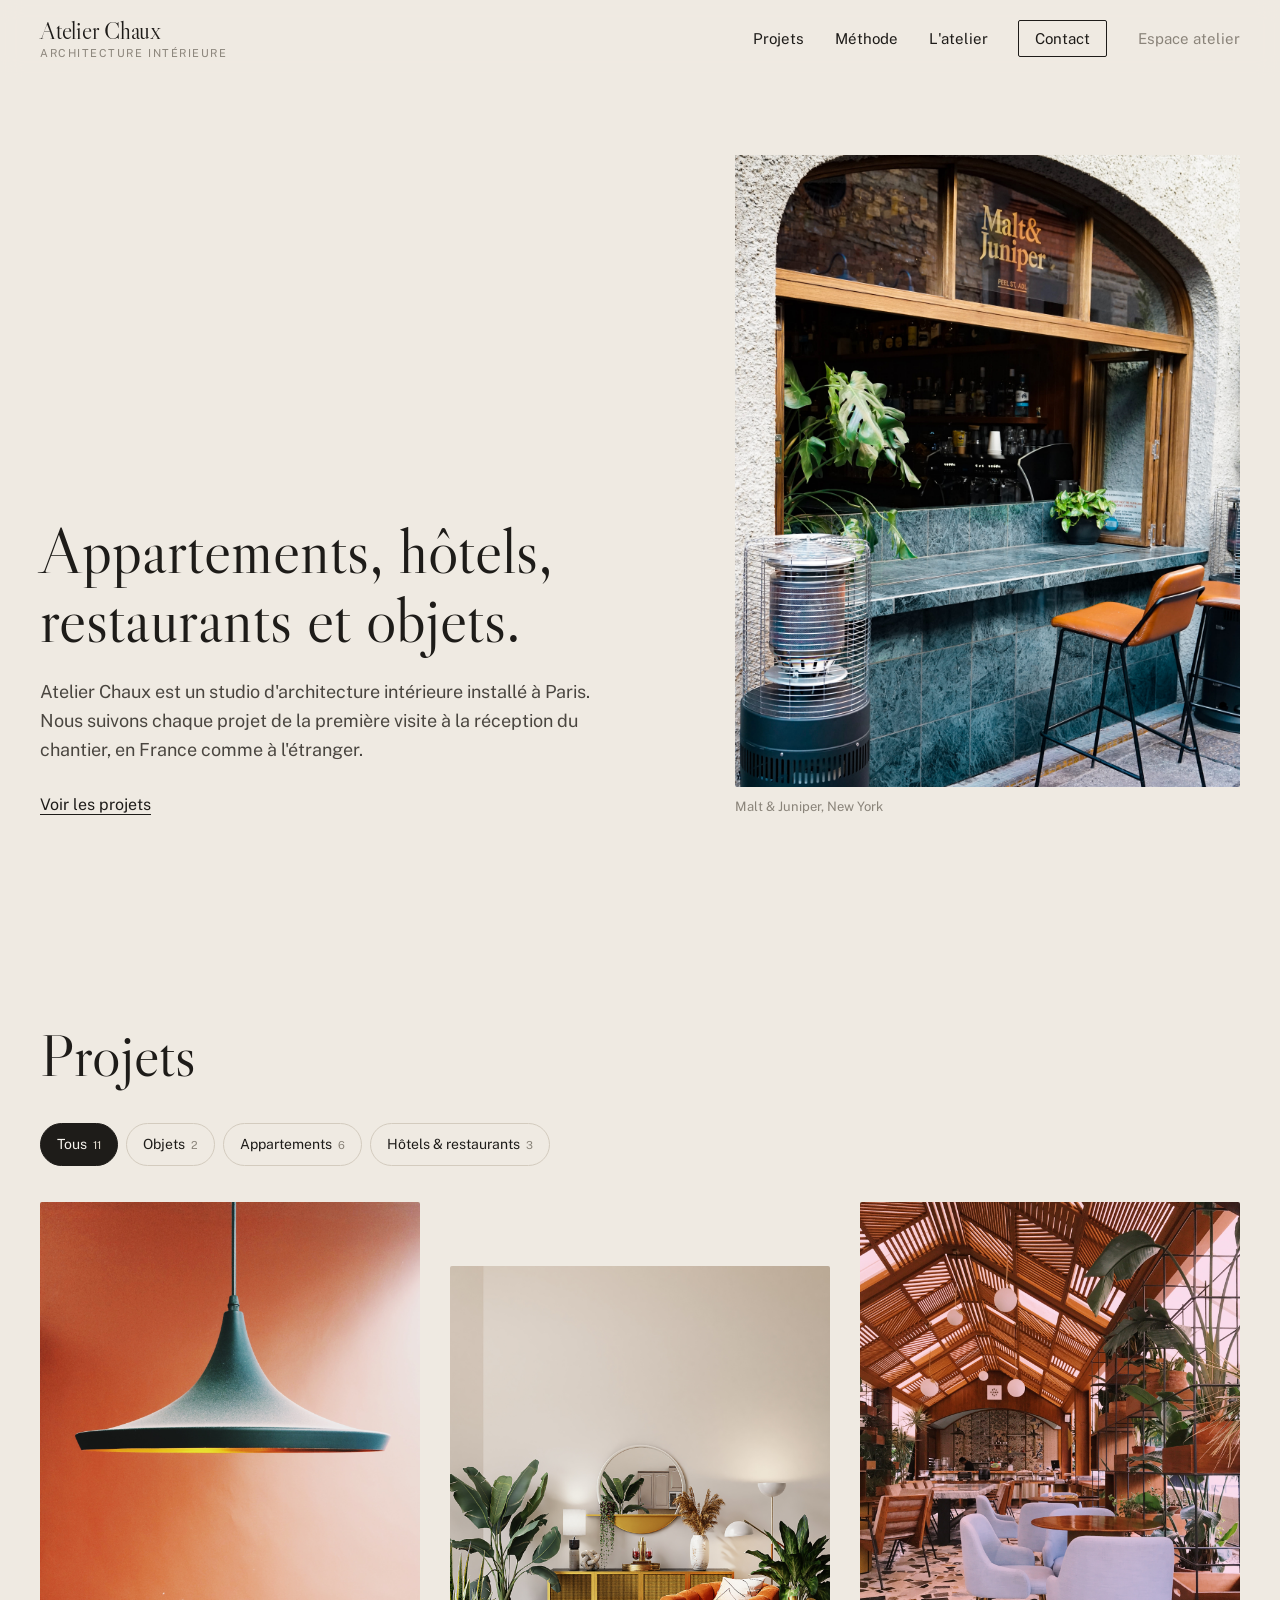
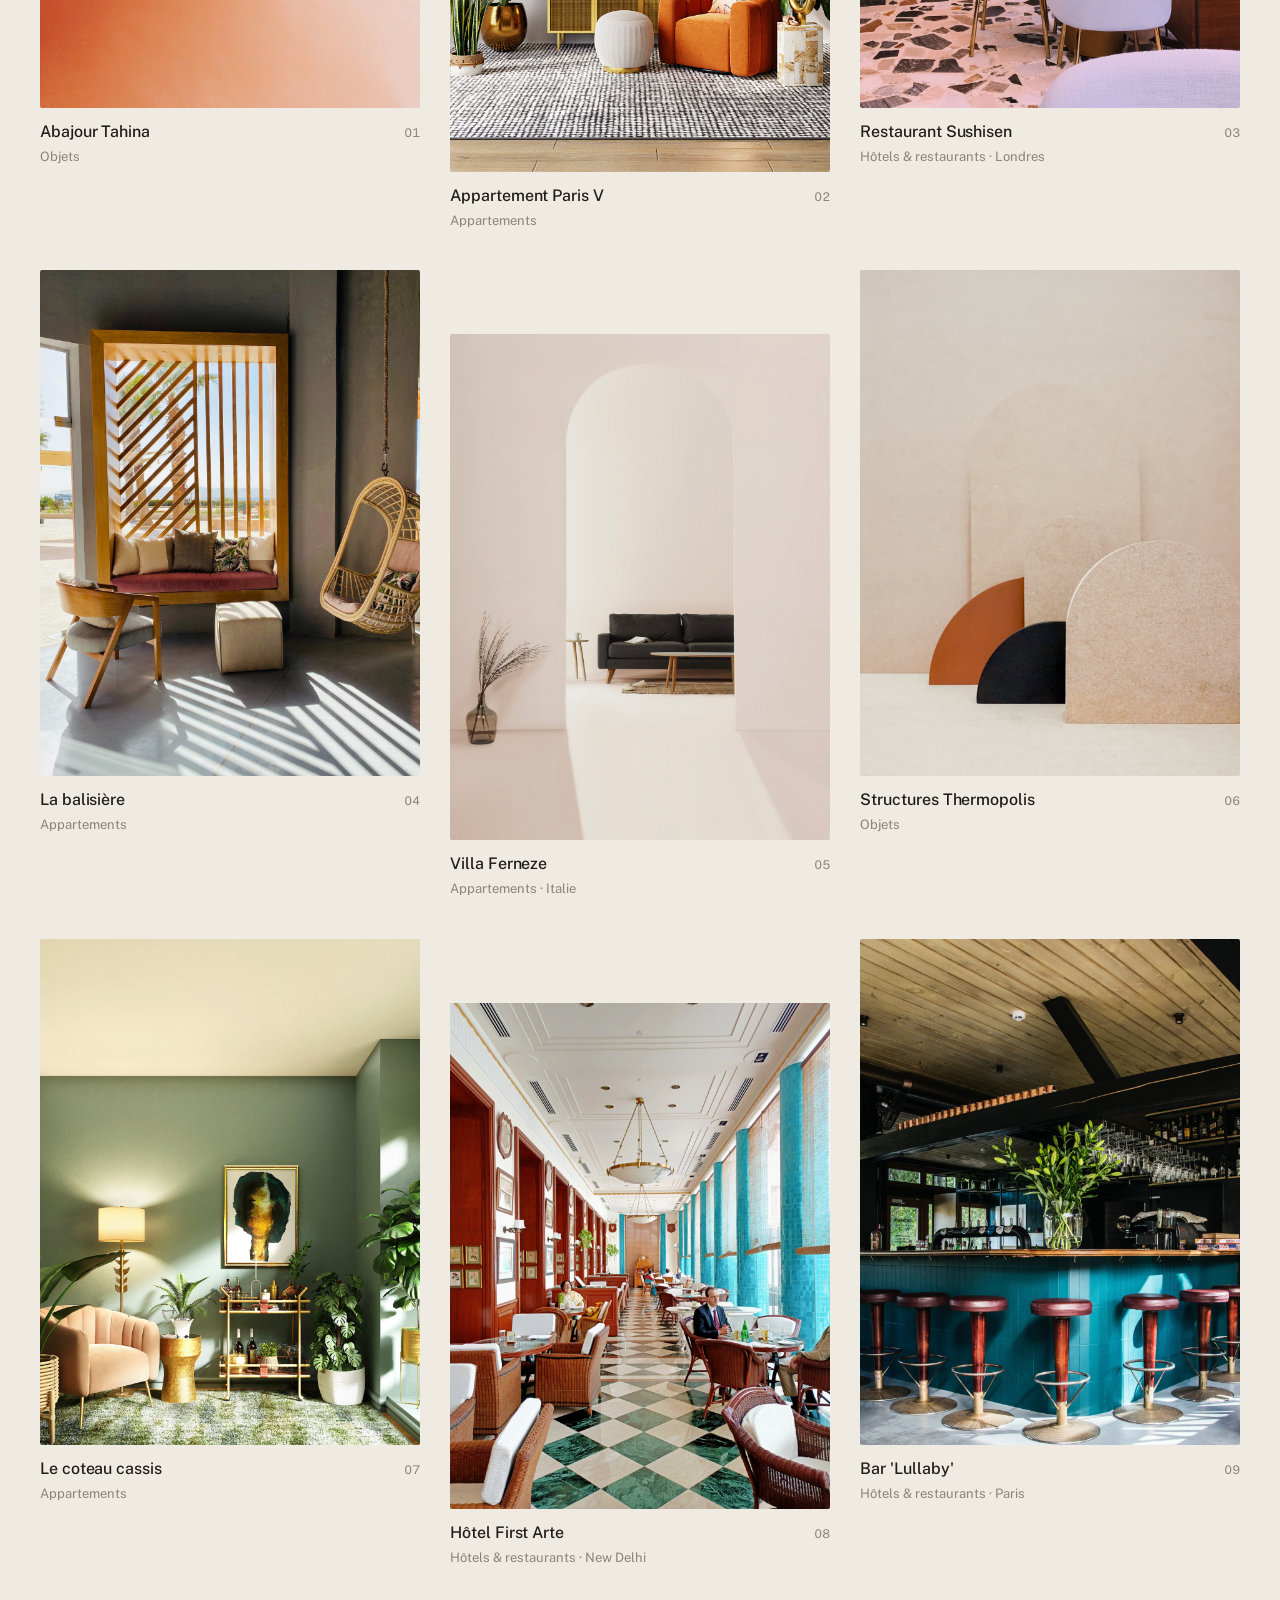
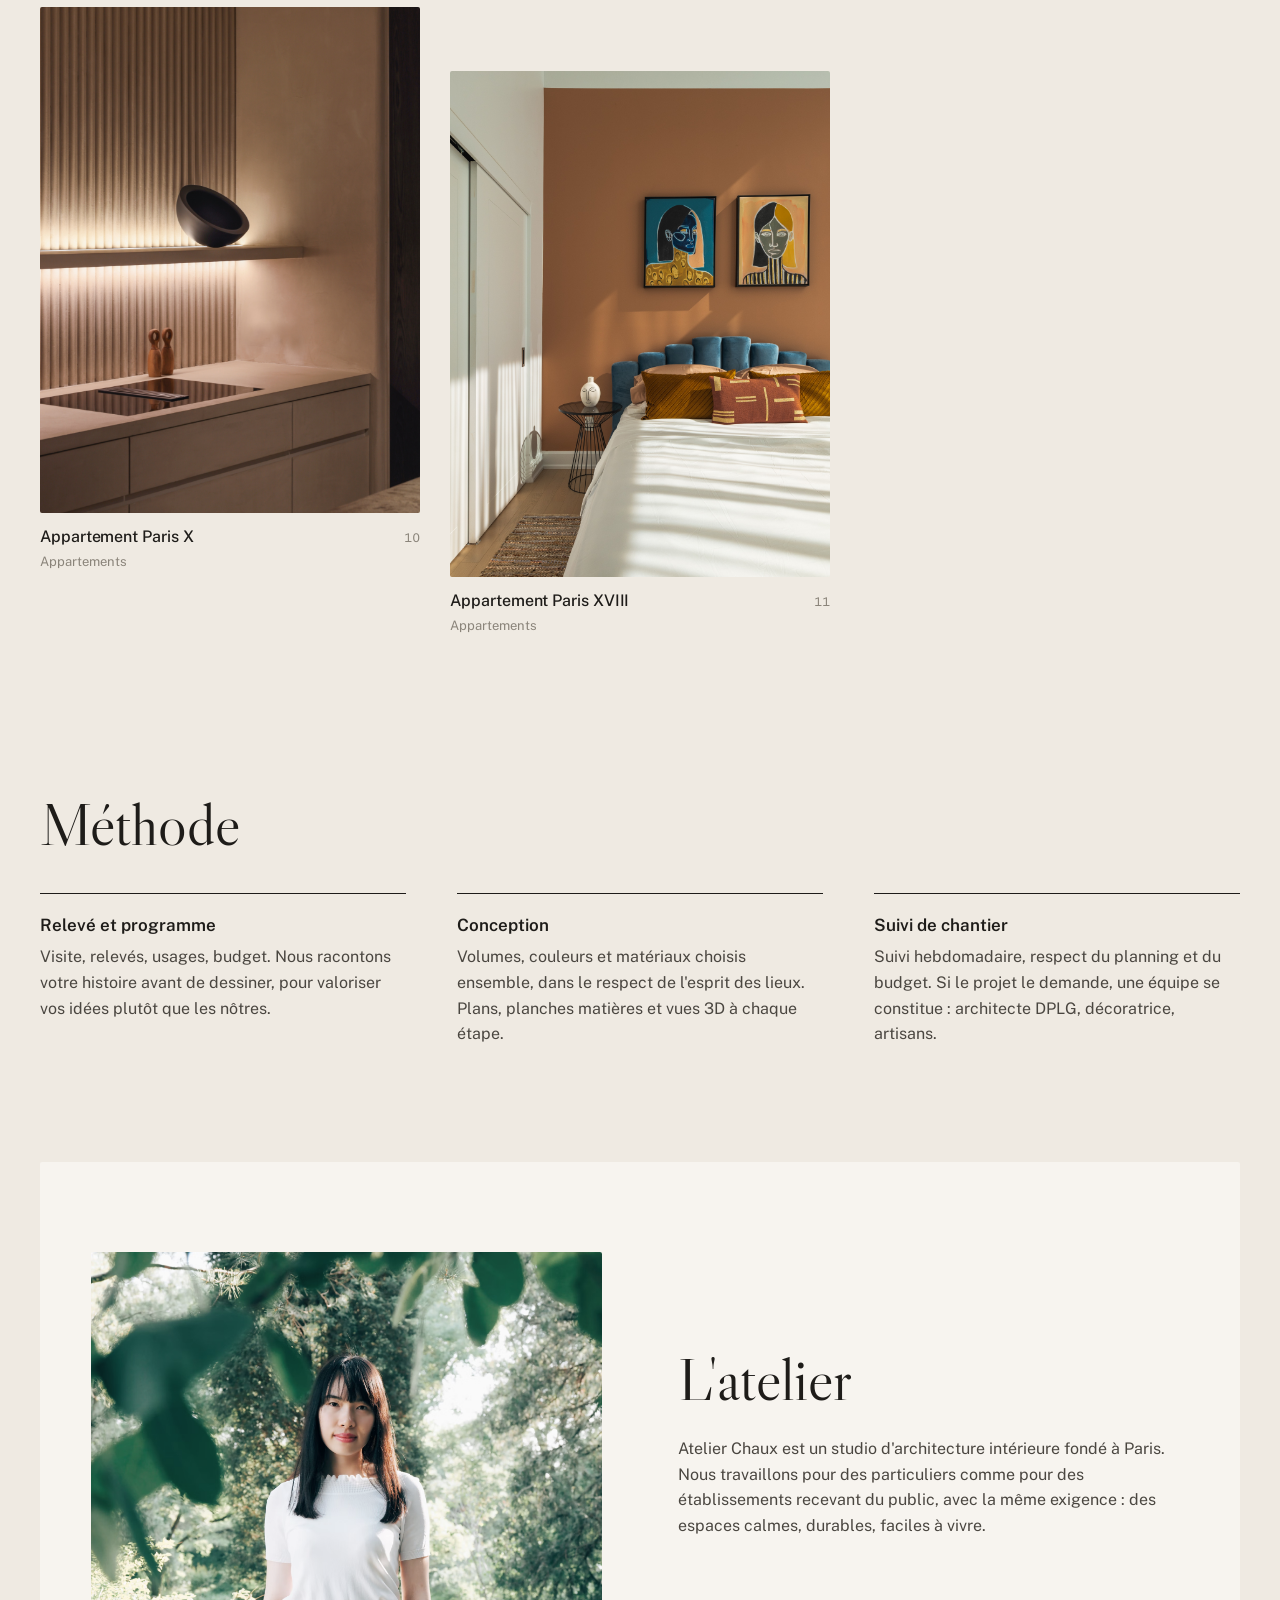
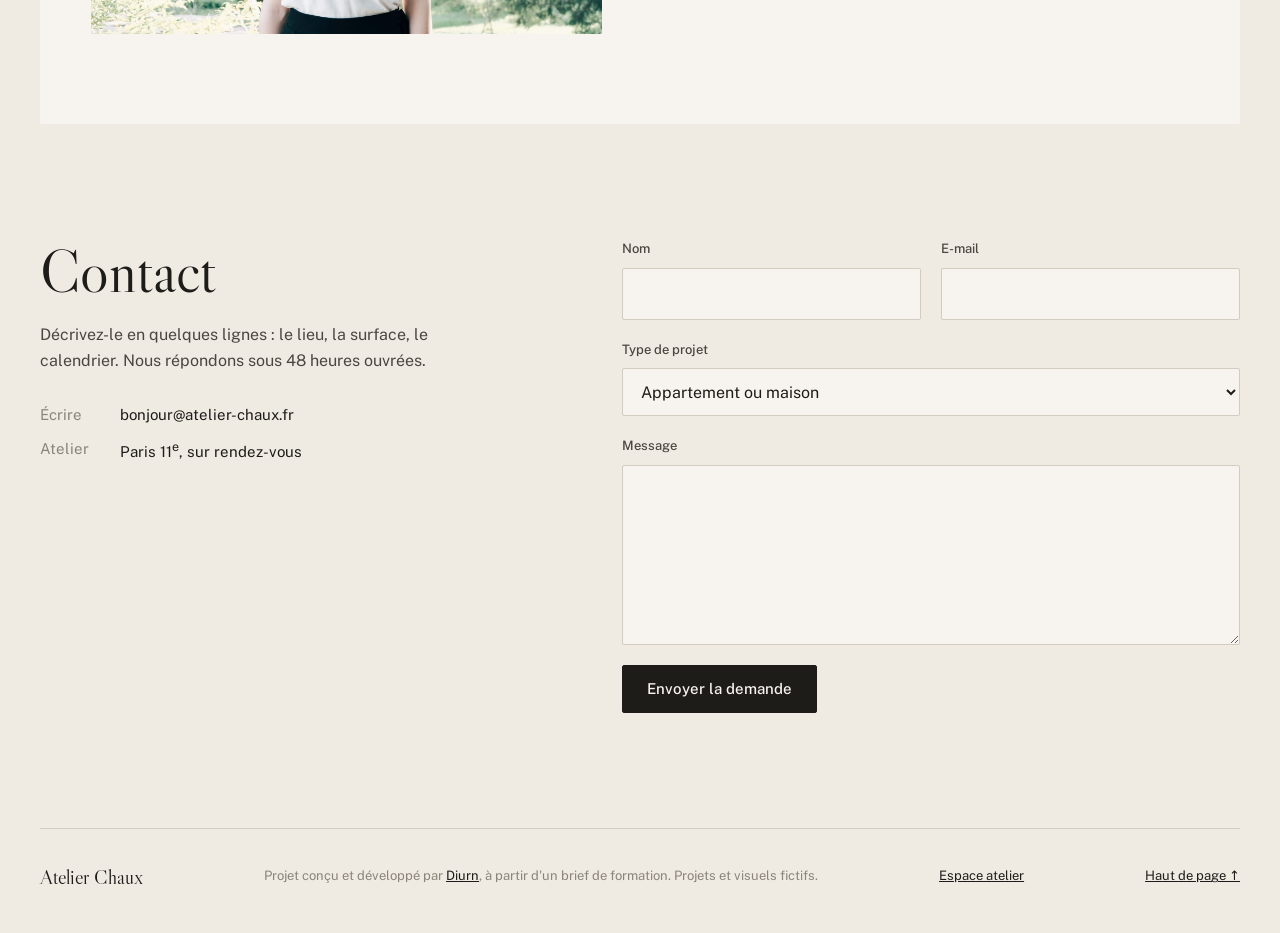
==== commit 731beefd: "Accueil plus sobre, nouvelle typo (Libre Caslon Display + Public Sans), mobile réorganisé Co-Authore" ====
--- a/index.html
+++ b/index.html
@@ -11,7 +11,7 @@
   <meta property="og:image" content="./assets/images/Malt-Juniper-New-York.jpg">
   <link rel="preconnect" href="https://fonts.googleapis.com">
   <link rel="preconnect" href="https://fonts.gstatic.com" crossorigin>
-  <link href="https://fonts.googleapis.com/css2?family=Fraunces:ital,opsz,wght@0,9..144,300..500;1,9..144,300..400&family=Inter:wght@400;500;600&display=swap" rel="stylesheet">
+  <link href="https://fonts.googleapis.com/css2?family=Libre+Caslon+Display&family=Public+Sans:wght@400;500;600&display=swap" rel="stylesheet">
   <link rel="stylesheet" href="./index/index.css">
 </head>
 <body>
@@ -34,7 +34,7 @@
     <nav class="site-nav" aria-label="Navigation principale">
       <ul>
         <li><a href="#projets">Projets</a></li>
-        <li><a href="#approche">Approche</a></li>
+        <li><a href="#approche">Méthode</a></li>
         <li><a href="#atelier">L'atelier</a></li>
         <li><a href="#contact" class="site-nav__cta">Contact</a></li>
         <li id="loginNav"><a href="./login/login.html" class="site-nav__muted">Espace atelier</a></li>
@@ -46,13 +46,9 @@
     <!-- Ouverture -->
     <section class="hero" aria-labelledby="heroTitle">
       <div class="hero__text">
-        <p class="eyebrow">Paris · Projets en France et à l'étranger</p>
-        <h1 id="heroTitle">Des lieux qui se <em>ressentent</em> avant de se regarder.</h1>
-        <p class="hero__lead">Appartements, hôtels, restaurants et objets. Nous partons de votre histoire, des volumes et de la lumière, puis nous suivons le chantier jusqu'à la dernière poignée de porte.</p>
-        <div class="hero__actions">
-          <a class="btn btn--dark" href="#projets">Voir les projets</a>
-          <a class="btn btn--line" href="#contact">Parler d'un projet</a>
-        </div>
+        <h1 id="heroTitle">Appartements, hôtels, restaurants et objets.</h1>
+        <p class="hero__lead">Atelier Chaux est un studio d'architecture intérieure installé à Paris. Nous suivons chaque projet de la première visite à la réception du chantier, en France comme à l'étranger.</p>
+        <p class="hero__actions"><a class="text-link" href="#projets">Voir les projets</a></p>
       </div>
       <figure class="hero__media">
         <img src="./assets/images/Malt-Juniper-New-York.jpg" alt="Bar Malt &amp; Juniper à New York : banquette, bois sombre et lumière tamisée" width="2732" height="4096" fetchpriority="high">
@@ -60,19 +56,9 @@
       </figure>
     </section>
 
-    <!-- Chiffres clés : à confirmer, voir README -->
-    <section class="facts" aria-label="L'atelier en bref">
-      <dl>
-        <div><dt id="factProjects">11</dt><dd>projets livrés présentés ici</dd></div>
-        <div><dt>4</dt><dd>pays : France, Italie, Royaume-Uni, Inde</dd></div>
-        <div><dt>1</dt><dd>interlocutrice, de l'esquisse à la livraison</dd></div>
-      </dl>
-    </section>
-
     <!-- Projets -->
     <section class="projects" id="projets" aria-labelledby="projectsTitle">
       <div class="section-head">
-        <p class="eyebrow">Sélection</p>
         <h2 id="projectsTitle">Projets</h2>
       </div>
       <div class="filters" id="filters" role="toolbar" aria-label="Filtrer les projets par type"></div>
@@ -88,23 +74,19 @@
     <!-- Approche -->
     <section class="approach" id="approche" aria-labelledby="approachTitle">
       <div class="section-head">
-        <p class="eyebrow">Méthode</p>
-        <h2 id="approachTitle">Une approche en trois temps</h2>
+        <h2 id="approachTitle">Méthode</h2>
       </div>
       <ol class="steps">
         <li>
-          <span class="steps__num">01</span>
-          <h3>Écouter le lieu</h3>
+          <h3>Relevé et programme</h3>
           <p>Visite, relevés, usages, budget. Nous racontons votre histoire avant de dessiner, pour valoriser vos idées plutôt que les nôtres.</p>
         </li>
         <li>
-          <span class="steps__num">02</span>
-          <h3>Concevoir par la matière</h3>
+          <h3>Conception</h3>
           <p>Volumes, couleurs et matériaux choisis ensemble, dans le respect de l'esprit des lieux. Plans, planches matières et vues 3D à chaque étape.</p>
         </li>
         <li>
-          <span class="steps__num">03</span>
-          <h3>Tenir le chantier</h3>
+          <h3>Suivi de chantier</h3>
           <p>Suivi hebdomadaire, respect du planning et du budget. Si le projet le demande, une équipe se constitue : architecte DPLG, décoratrice, artisans.</p>
         </li>
       </ol>
@@ -116,18 +98,15 @@
         <img src="./assets/images/sophie-bluel.png" alt="Portrait de la fondatrice de l'atelier" width="948" height="710" loading="lazy">
       </figure>
       <div class="studio__text">
-        <p class="eyebrow">L'atelier</p>
-        <h2 id="studioTitle">Petite structure, grande attention au détail</h2>
+        <h2 id="studioTitle">L'atelier</h2>
         <p>Atelier Chaux est un studio d'architecture intérieure fondé à Paris. Nous travaillons pour des particuliers comme pour des établissements recevant du public, avec la même exigence : des espaces calmes, durables, faciles à vivre.</p>
-        <p>La chaux, c'est la matière qui respire. Nous la prenons comme ligne de conduite : des choix sobres, des matériaux honnêtes, une lumière travaillée.</p>
-      </div>
+              </div>
     </section>
 
     <!-- Contact -->
     <section class="contact" id="contact" aria-labelledby="contactTitle">
       <div class="contact__intro">
-        <p class="eyebrow">Contact</p>
-        <h2 id="contactTitle">Vous avez un projet&nbsp;?</h2>
+        <h2 id="contactTitle">Contact</h2>
         <p>Décrivez-le en quelques lignes : le lieu, la surface, le calendrier. Nous répondons sous 48&nbsp;heures ouvrées.</p>
         <ul class="contact__details">
           <li><span>Écrire</span> <b>bonjour@atelier-chaux.fr</b></li>
@@ -165,6 +144,7 @@
   <footer class="site-footer">
     <p class="site-footer__brand">Atelier Chaux</p>
     <p>Projet conçu et développé par <a href="https://diurnstudio.fr">Diurn</a>, à partir d'un brief de formation. Projets et visuels fictifs.</p>
+    <a href="./login/login.html">Espace atelier</a>
     <a href="#top">Haut de page ↑</a>
   </footer>
 
--- a/index/index.css
+++ b/index/index.css
@@ -16,8 +16,8 @@
   --danger: #A63D2F;
   --ok: #4F6B45;
 
-  --serif: "Fraunces", Georgia, "Times New Roman", serif;
-  --sans: "Inter", system-ui, -apple-system, "Segoe UI", sans-serif;
+  --serif: "Libre Caslon Display", Georgia, "Times New Roman", serif;
+  --sans: "Public Sans", system-ui, -apple-system, "Segoe UI", sans-serif;
 
   --page: min(1240px, 100% - 2 * var(--gutter));
   --gutter: clamp(16px, 4vw, 40px);
@@ -27,6 +27,7 @@
 
 *, *::before, *::after { box-sizing: border-box; }
 html { scroll-behavior: smooth; scroll-padding-top: 90px; }
+@media (max-width: 720px) { html { scroll-padding-top: 110px; } }
 body {
   margin: 0;
   background: var(--chaux);
@@ -37,7 +38,7 @@
   -webkit-font-smoothing: antialiased;
 }
 img { display: block; max-width: 100%; height: auto; }
-h1, h2, h3 { margin: 0; font-family: var(--serif); font-weight: 350; line-height: 1.08; letter-spacing: -0.01em; }
+h1, h2, h3 { margin: 0; font-family: var(--serif); font-weight: 400; line-height: 1.08; letter-spacing: 0; text-wrap: balance; }
 p { margin: 0; }
 ul, ol { margin: 0; padding: 0; list-style: none; }
 a { color: inherit; }
@@ -51,14 +52,9 @@
 }
 .skip-link:focus { top: 12px; }
 
-.eyebrow {
-  font-family: var(--sans);
-  font-size: 12px;
-  font-weight: 500;
-  letter-spacing: 0.14em;
-  text-transform: uppercase;
-  color: var(--terre);
-}
+.eyebrow { font-size: 14px; color: var(--gris); }
+.text-link { text-decoration: underline; text-underline-offset: 4px; text-decoration-thickness: 1px; }
+.text-link:hover { color: var(--terre); }
 
 /* ---------- Boutons ---------- */
 .btn {
@@ -138,10 +134,9 @@
   display: grid; grid-template-columns: 1.1fr .9fr; gap: clamp(32px, 6vw, 90px);
   align-items: end; padding: clamp(32px, 6vw, 80px) 0 clamp(48px, 7vw, 100px);
 }
-.hero h1 { font-size: clamp(44px, 7vw, 96px); margin: 20px 0 28px; }
-.hero h1 em { font-style: italic; color: var(--terre); }
+.hero h1 { font-size: clamp(36px, 5vw, 64px); margin: 0 0 24px; max-width: 14ch; }
 .hero__lead { max-width: 52ch; font-size: 18px; color: var(--encre-2); }
-.hero__actions { display: flex; flex-wrap: wrap; gap: 12px; margin-top: 36px; }
+.hero__actions { margin-top: 28px; }
 .hero__media { margin: 0; position: relative; }
 .hero__media img { width: 100%; aspect-ratio: 4 / 5; object-fit: cover; border-radius: var(--radius); }
 .hero__media figcaption {
@@ -189,7 +184,7 @@
 .card__media img { width: 100%; aspect-ratio: 3 / 4; object-fit: cover; transition: transform 1s var(--ease), filter .6s; }
 .card__btn:hover img, .card__btn:focus-visible img { transform: scale(1.04); }
 .card__meta { display: flex; align-items: baseline; justify-content: space-between; gap: 12px; margin-top: 14px; }
-.card__title { font-family: var(--serif); font-size: 21px; font-weight: 400; line-height: 1.2; }
+.card__title { font-family: var(--sans); font-size: 16px; font-weight: 500; line-height: 1.3; letter-spacing: -0.005em; }
 .card__num { font-size: 12px; color: var(--gris); font-variant-numeric: tabular-nums; }
 .card__sub { margin-top: 4px; font-size: 13px; color: var(--gris); }
 .card--skeleton { aspect-ratio: 3 / 4; background: linear-gradient(100deg, var(--chaux-2) 30%, var(--papier) 50%, var(--chaux-2) 70%) 0 0 / 300% 100%; animation: shimmer 1.4s linear infinite; border-radius: var(--radius); }
@@ -202,7 +197,7 @@
 .steps { display: grid; grid-template-columns: repeat(3, 1fr); gap: clamp(24px, 4vw, 56px); counter-reset: none; }
 .steps li { padding-top: 22px; border-top: 1px solid var(--encre); }
 .steps__num { font-size: 13px; color: var(--terre); font-variant-numeric: tabular-nums; }
-.steps h3 { font-size: 28px; margin: 14px 0 14px; }
+.steps h3 { font-family: var(--sans); font-size: 17px; font-weight: 600; margin: 0 0 10px; }
 .steps p { color: var(--encre-2); }
 
 /* ---------- Atelier ---------- */
@@ -335,19 +330,54 @@
   .viewer__img { max-height: 55vh; }
 }
 @media (max-width: 720px) {
-  .site-nav li:not(:nth-last-child(2)) { display: none; }
-  .facts dl { grid-template-columns: 1fr; }
-  .facts dl > div, .facts dl > div + div { padding: 20px 0; border-left: 0; }
-  .facts dl > div + div { border-top: 1px solid var(--trait); }
-  .contact__form { grid-template-columns: 1fr; }
+  /* En-tête : marque puis navigation sur une ligne défilante */
+  .site-header { flex-wrap: wrap; row-gap: 10px; padding-block: 12px; }
+  .site-nav { width: 100%; overflow-x: auto; scrollbar-width: none; }
+  .site-nav::-webkit-scrollbar { display: none; }
+  .site-nav ul { gap: 20px; }
+  .site-nav a { font-size: 14px; white-space: nowrap; }
+  .site-nav__cta { padding: 0; border: 0; }
+  #loginNav { display: none; }
+
+  .hero { gap: 24px; padding: 28px 0 48px; }
+  .hero__lead { font-size: 16px; }
+  .hero__media img { aspect-ratio: 3 / 2; }
+
+  .projects, .approach, .contact { padding-block: 56px; }
+  .section-head { margin-bottom: 20px; }
+  .section-head h2, .studio h2, .contact h2 { font-size: 36px; }
+
+  /* Filtres : une seule ligne qu'on fait défiler du doigt */
+  .filters {
+    flex-wrap: nowrap; overflow-x: auto; scrollbar-width: none;
+    margin: 0 calc(-1 * var(--gutter)) 24px; padding: 0 var(--gutter);
+  }
+  .filters::-webkit-scrollbar { display: none; }
+  .filters button { flex-shrink: 0; white-space: nowrap; }
+
+  /* Galerie : deux colonnes compactes, sans décalage */
+  .gallery { grid-template-columns: repeat(2, 1fr); gap: 28px 12px; }
+  .gallery > li:nth-child(n) { margin-top: 0; }
+  .card__meta { margin-top: 10px; }
+  .card__title { font-size: 14px; }
+  .card__num { display: none; }
+  .card__sub { font-size: 12px; }
+
+  .steps { gap: 0; }
+  .steps li { padding: 18px 0 22px; }
+  .steps h3 { margin-bottom: 6px; }
+  .steps p { font-size: 15px; }
+
+  .studio { padding: 24px 20px 32px; gap: 24px; }
+  .contact { gap: 28px; }
+  .contact__details li { grid-template-columns: 70px 1fr; }
+  .contact__form { grid-template-columns: 1fr; gap: 16px; }
+  .contact__form .btn { justify-self: stretch; }
+
+  .site-footer { flex-direction: column; align-items: flex-start; gap: 10px; }
+
   .admin-bar { flex-wrap: wrap; }
   .is-admin .site-header { top: 0; position: relative; }
-}
-@media (max-width: 480px) {
-  .gallery { grid-template-columns: 1fr; }
-  .gallery > li:nth-child(2n) { margin-top: 0; }
-  .card__media img { aspect-ratio: 4 / 5; }
-  .brand__name { font-size: 20px; }
 }
 @media (prefers-reduced-motion: reduce) {
   *, *::before, *::after { animation-duration: .01ms !important; transition-duration: .01ms !important; }
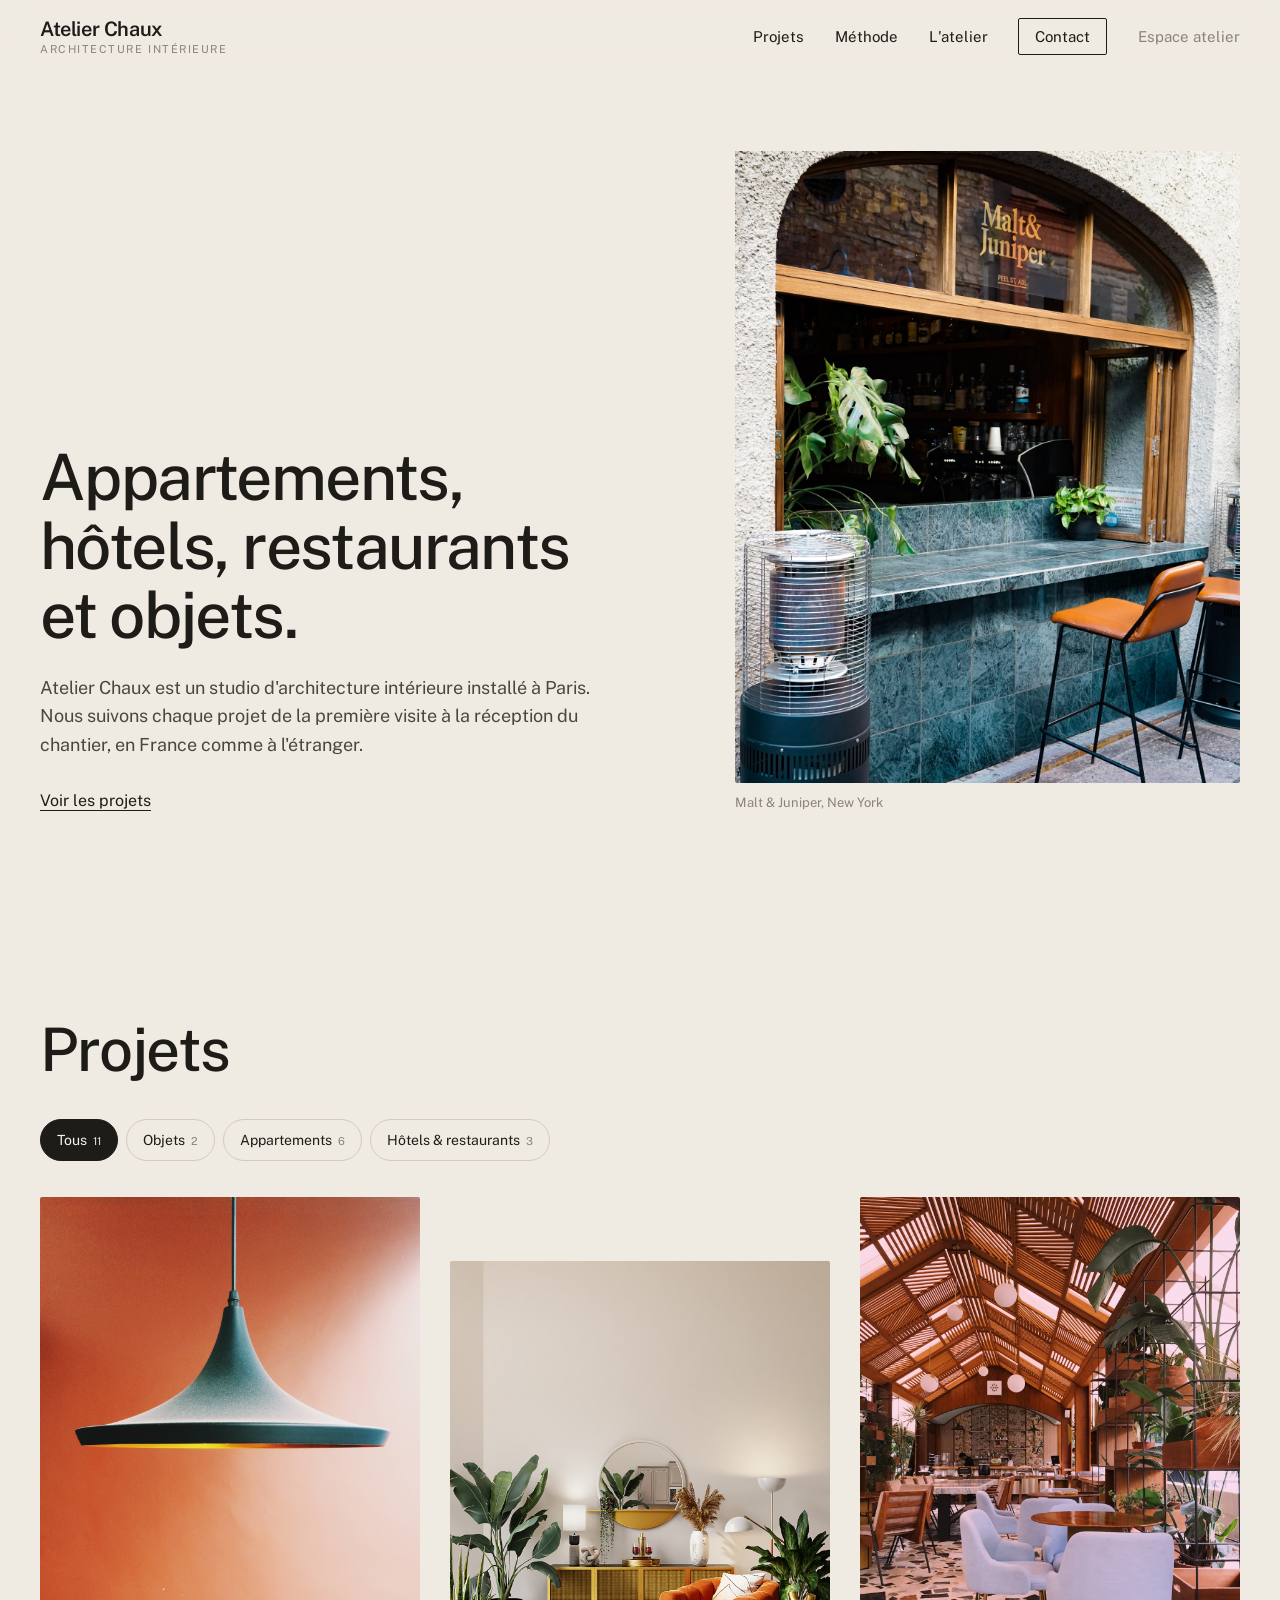
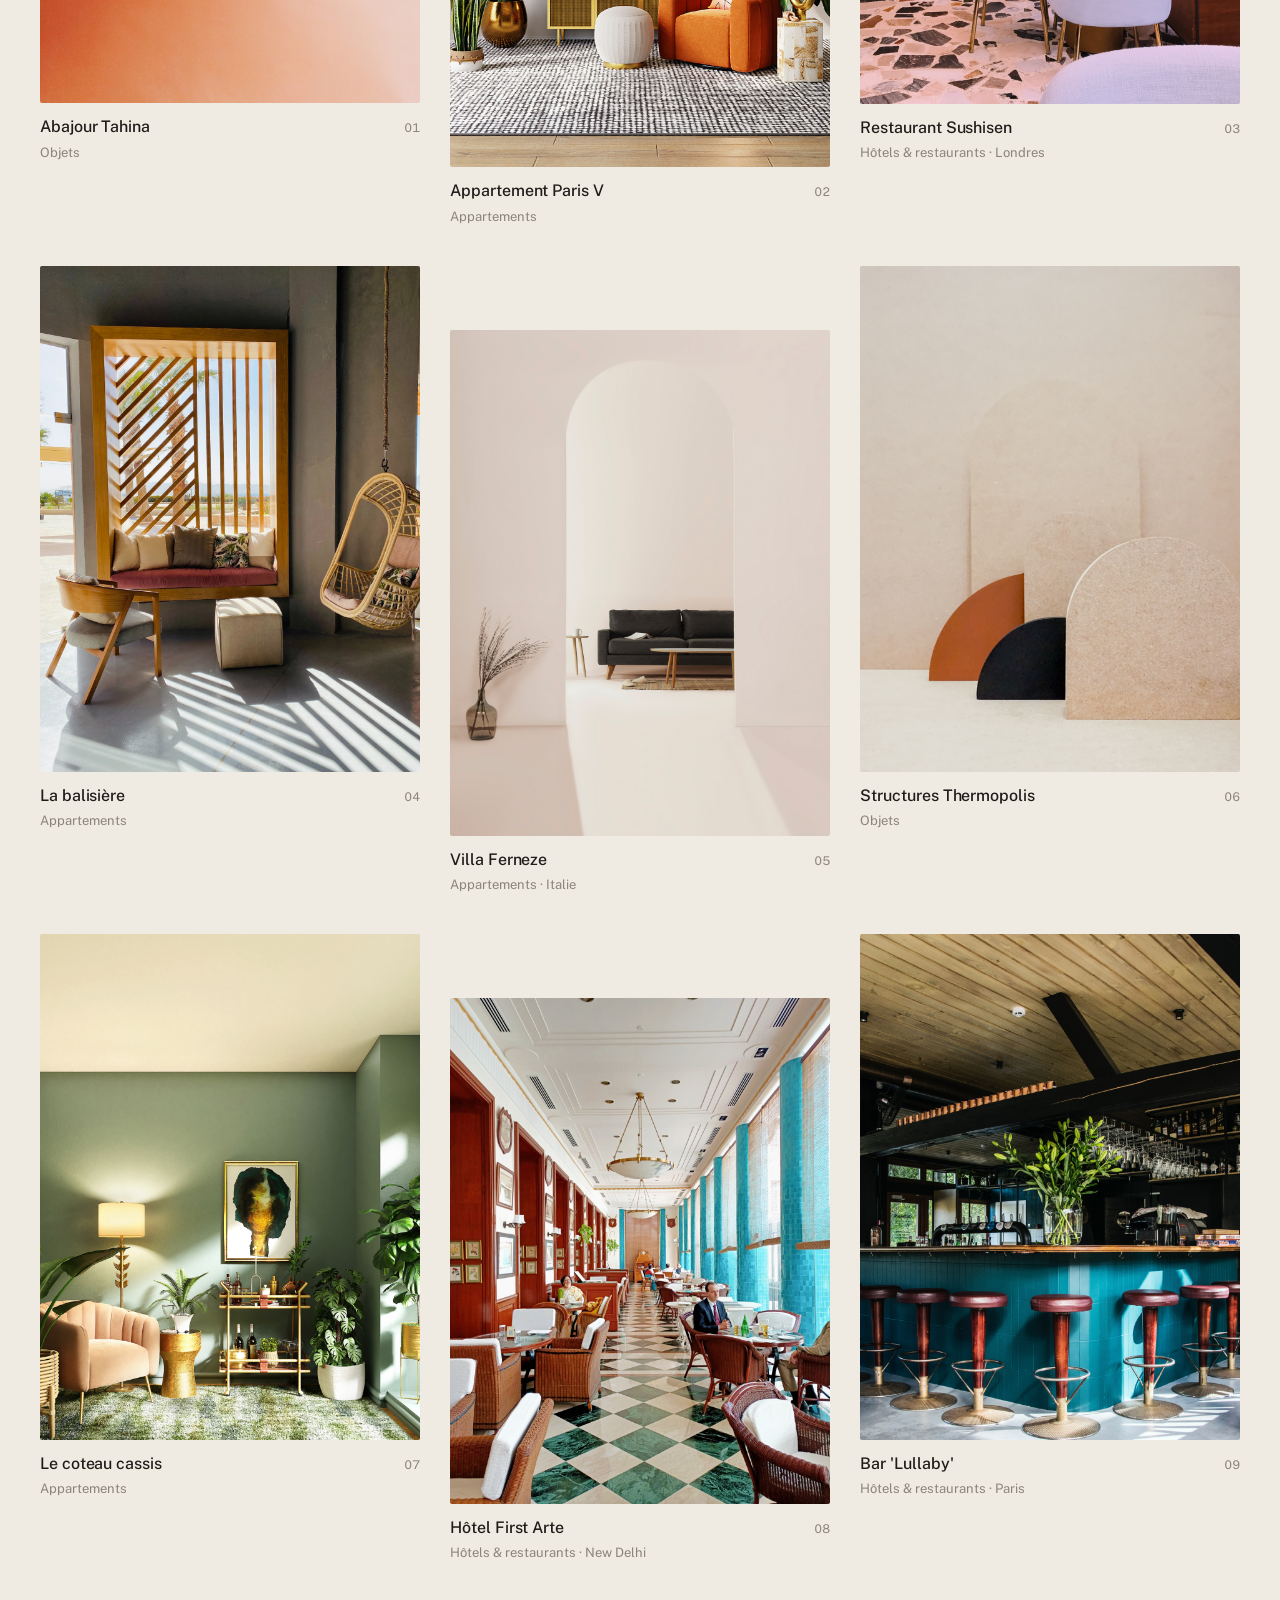
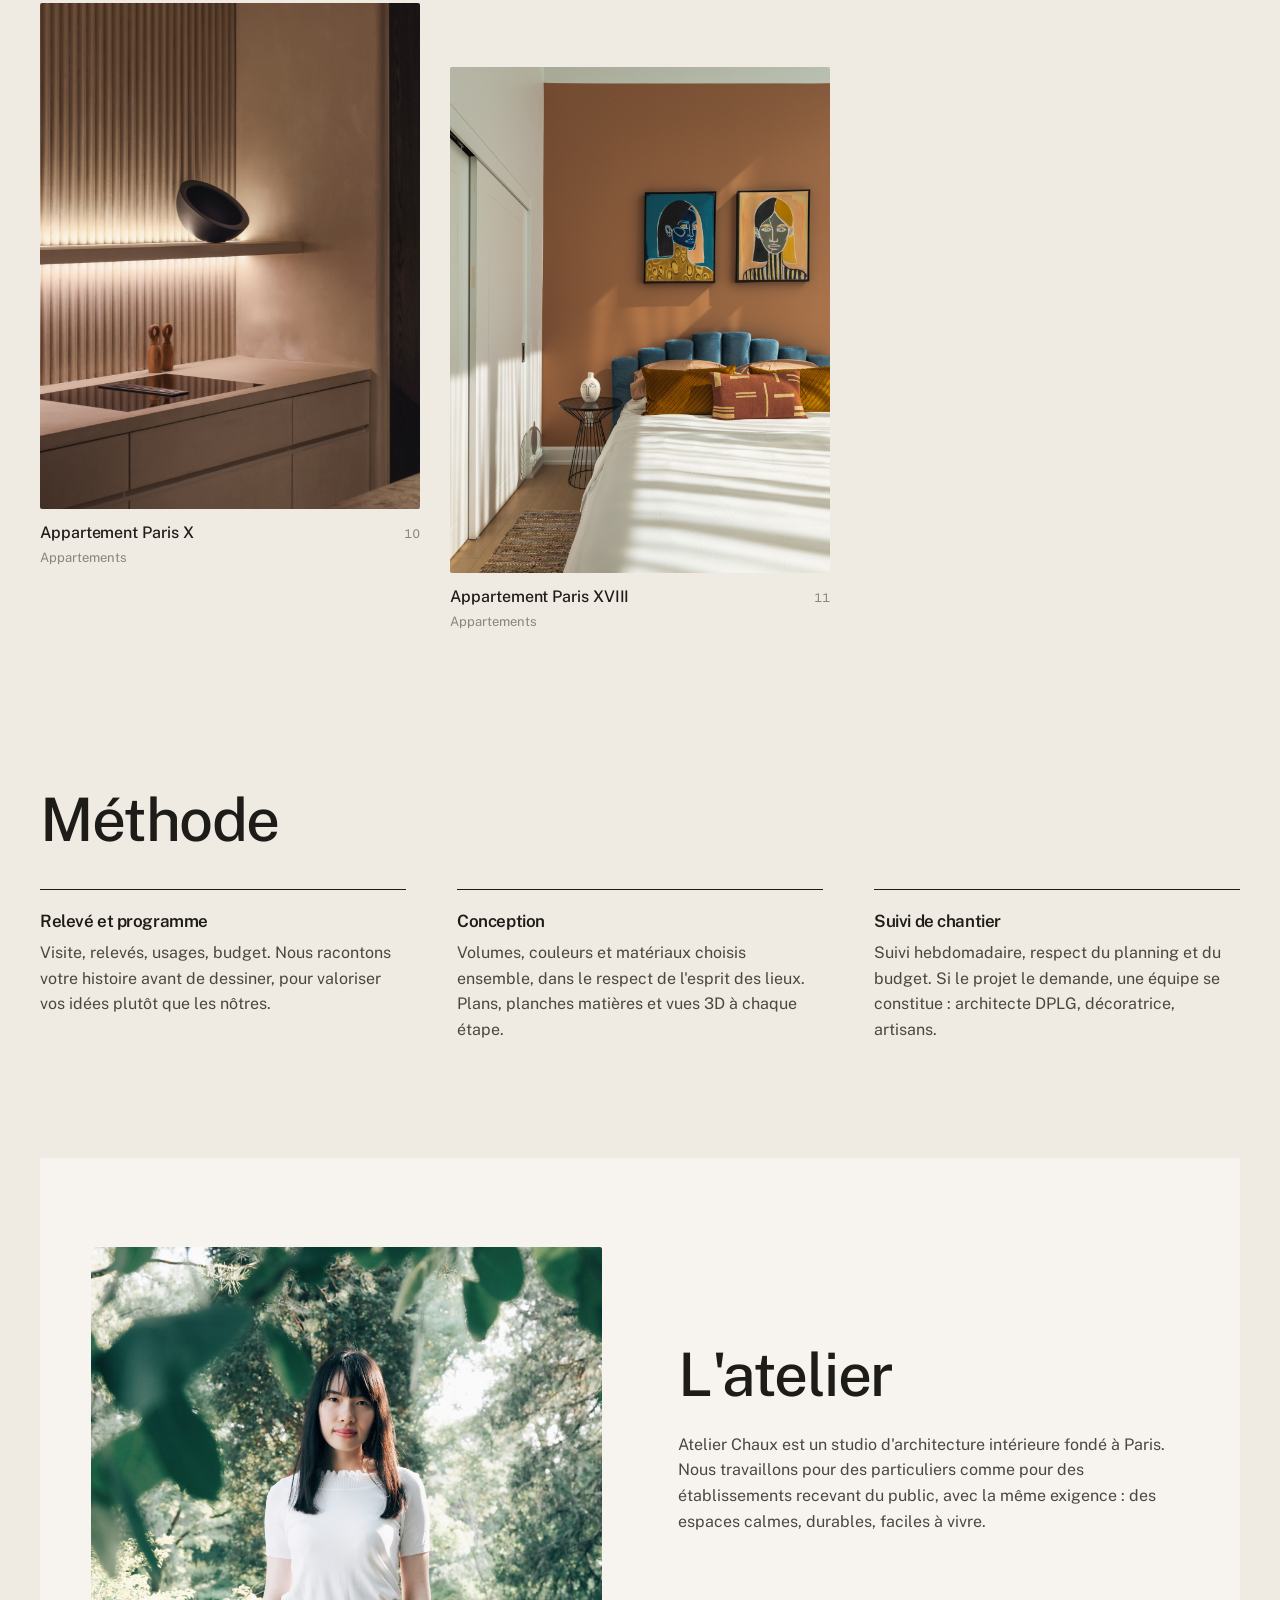
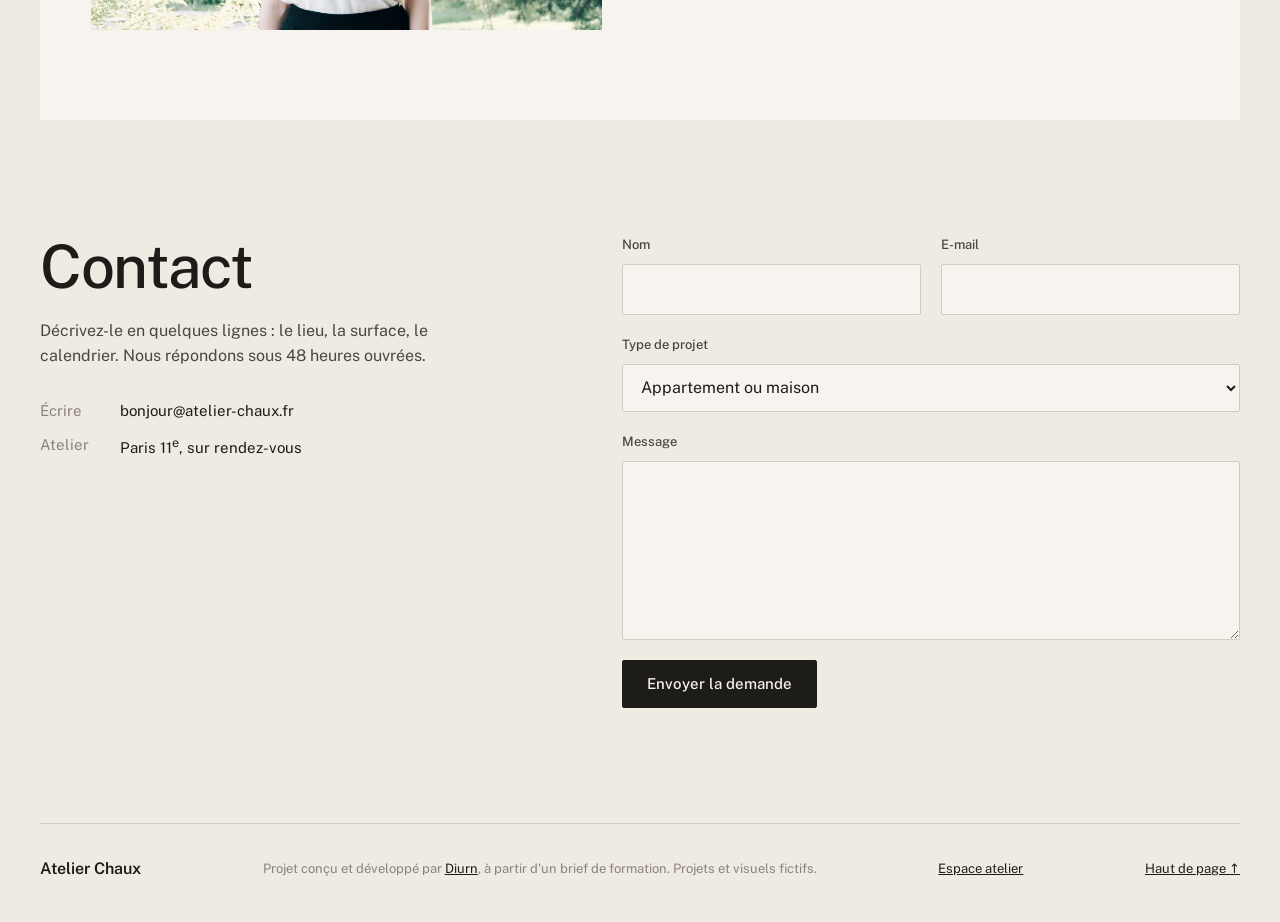
==== commit 3331692a: "Typographie : une seule famille (Public Sans) pour tout le site Co-Authored-By: Claude Opus 5.5 <nor" ====
--- a/index.html
+++ b/index.html
@@ -11,7 +11,7 @@
   <meta property="og:image" content="./assets/images/Malt-Juniper-New-York.jpg">
   <link rel="preconnect" href="https://fonts.googleapis.com">
   <link rel="preconnect" href="https://fonts.gstatic.com" crossorigin>
-  <link href="https://fonts.googleapis.com/css2?family=Libre+Caslon+Display&family=Public+Sans:wght@400;500;600&display=swap" rel="stylesheet">
+  <link href="https://fonts.googleapis.com/css2?family=Public+Sans:wght@400;500;600&display=swap" rel="stylesheet">
   <link rel="stylesheet" href="./index/index.css">
 </head>
 <body>
--- a/index/index.css
+++ b/index/index.css
@@ -16,7 +16,7 @@
   --danger: #A63D2F;
   --ok: #4F6B45;
 
-  --serif: "Libre Caslon Display", Georgia, "Times New Roman", serif;
+  --serif: var(--sans); /* une seule famille : Public Sans */
   --sans: "Public Sans", system-ui, -apple-system, "Segoe UI", sans-serif;
 
   --page: min(1240px, 100% - 2 * var(--gutter));
@@ -38,7 +38,7 @@
   -webkit-font-smoothing: antialiased;
 }
 img { display: block; max-width: 100%; height: auto; }
-h1, h2, h3 { margin: 0; font-family: var(--serif); font-weight: 400; line-height: 1.08; letter-spacing: 0; text-wrap: balance; }
+h1, h2, h3 { margin: 0; font-family: var(--serif); font-weight: 500; line-height: 1.08; letter-spacing: -0.025em; text-wrap: balance; }
 p { margin: 0; }
 ul, ol { margin: 0; padding: 0; list-style: none; }
 a { color: inherit; }
@@ -111,7 +111,7 @@
 .site-header.is-scrolled { border-bottom-color: var(--trait); }
 .is-admin .site-header { top: 52px; }
 .brand { display: flex; flex-direction: column; text-decoration: none; line-height: 1.1; }
-.brand__name { font-family: var(--serif); font-size: 24px; font-weight: 400; letter-spacing: -0.01em; }
+.brand__name { font-size: 20px; font-weight: 600; letter-spacing: -0.02em; }
 .brand__tag { font-size: 11px; letter-spacing: .14em; text-transform: uppercase; color: var(--gris); margin-top: 3px; }
 .site-nav ul { display: flex; align-items: center; gap: clamp(14px, 2.4vw, 32px); }
 .site-nav a { text-decoration: none; font-size: 15px; position: relative; }
@@ -248,7 +248,7 @@
   width: var(--page); margin: 0 auto; padding: 32px 0 40px;
   border-top: 1px solid var(--trait); font-size: 13px; color: var(--gris);
 }
-.site-footer__brand { font-family: var(--serif); font-size: 20px; color: var(--encre); }
+.site-footer__brand { font-size: 16px; font-weight: 600; color: var(--encre); }
 .site-footer a { color: var(--encre); }
 
 /* ---------- Dialogues ---------- */
@@ -347,13 +347,9 @@
   .section-head { margin-bottom: 20px; }
   .section-head h2, .studio h2, .contact h2 { font-size: 36px; }
 
-  /* Filtres : une seule ligne qu'on fait défiler du doigt */
-  .filters {
-    flex-wrap: nowrap; overflow-x: auto; scrollbar-width: none;
-    margin: 0 calc(-1 * var(--gutter)) 24px; padding: 0 var(--gutter);
-  }
-  .filters::-webkit-scrollbar { display: none; }
-  .filters button { flex-shrink: 0; white-space: nowrap; }
+  /* Filtres : toutes les catégories visibles, sur deux lignes si besoin */
+  .filters { gap: 6px; margin-bottom: 24px; }
+  .filters button { padding: 7px 12px; font-size: 13px; white-space: nowrap; }
 
   /* Galerie : deux colonnes compactes, sans décalage */
   .gallery { grid-template-columns: repeat(2, 1fr); gap: 28px 12px; }
